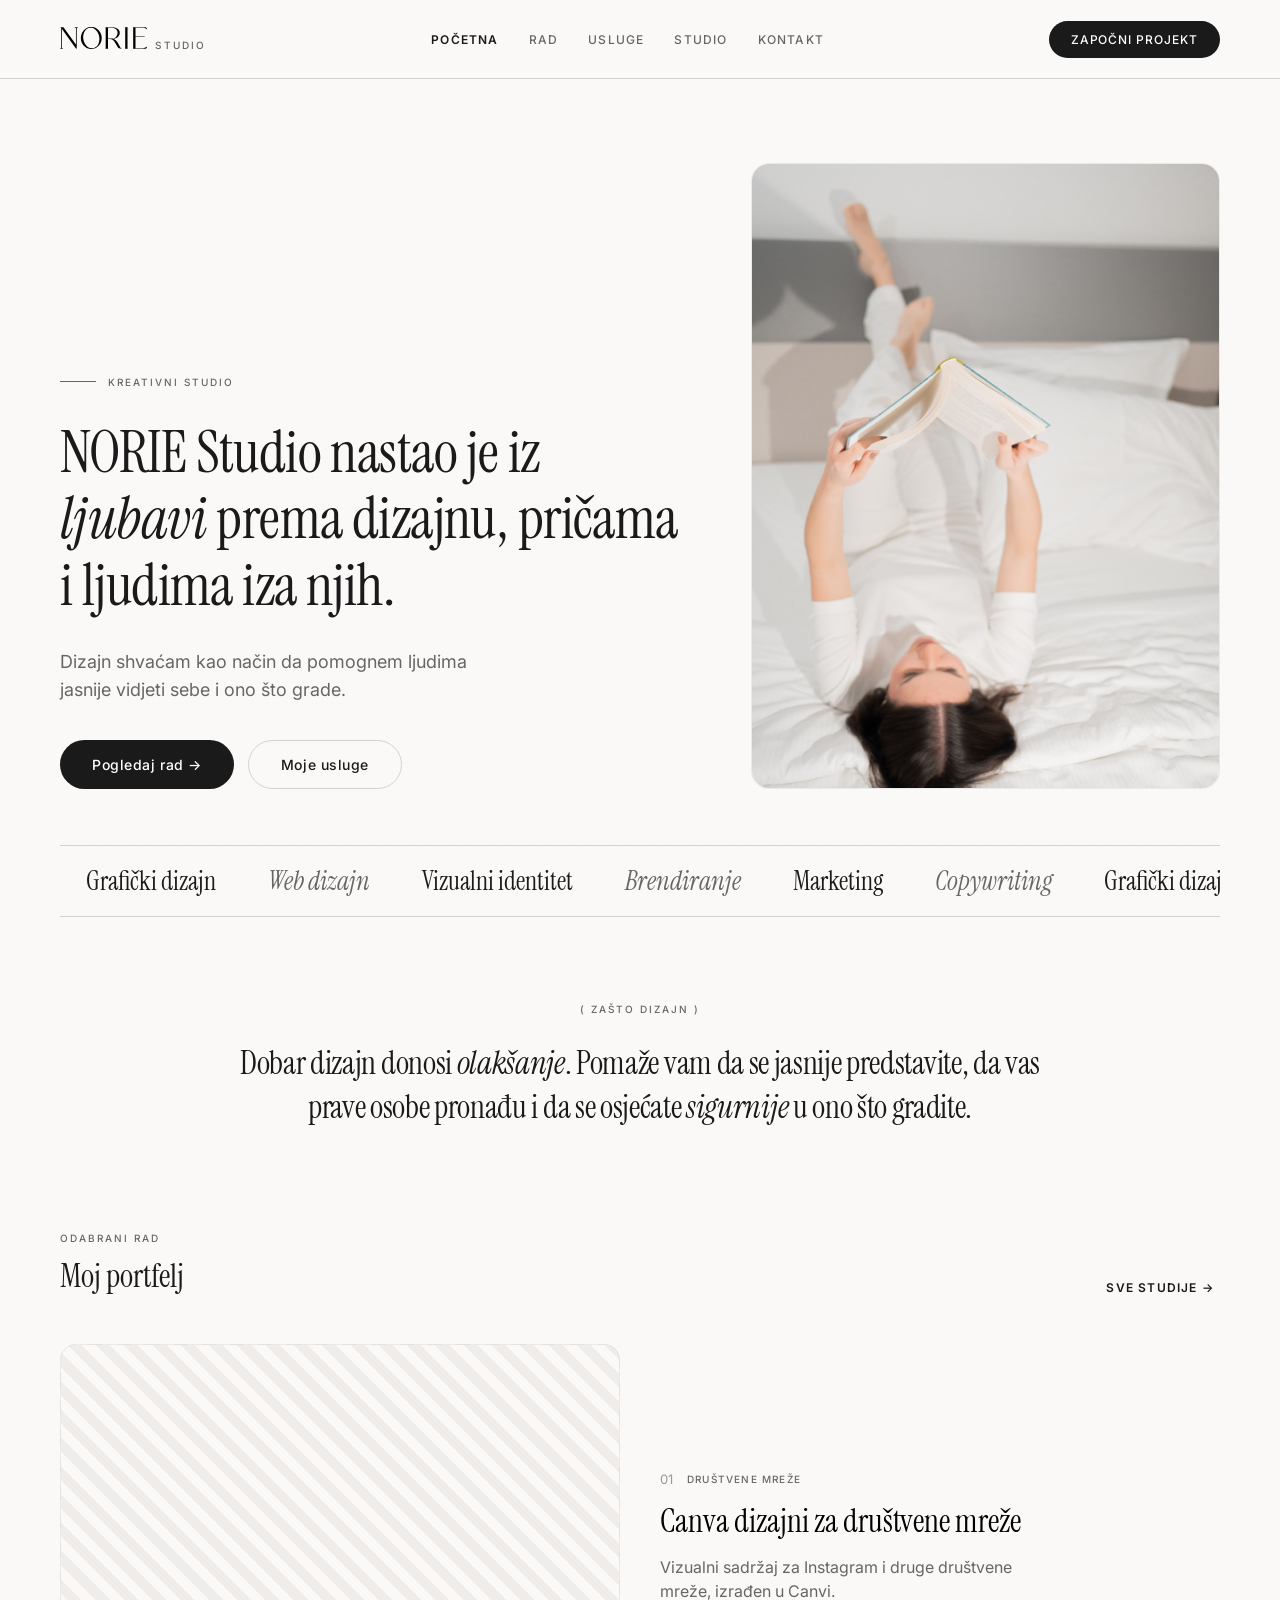
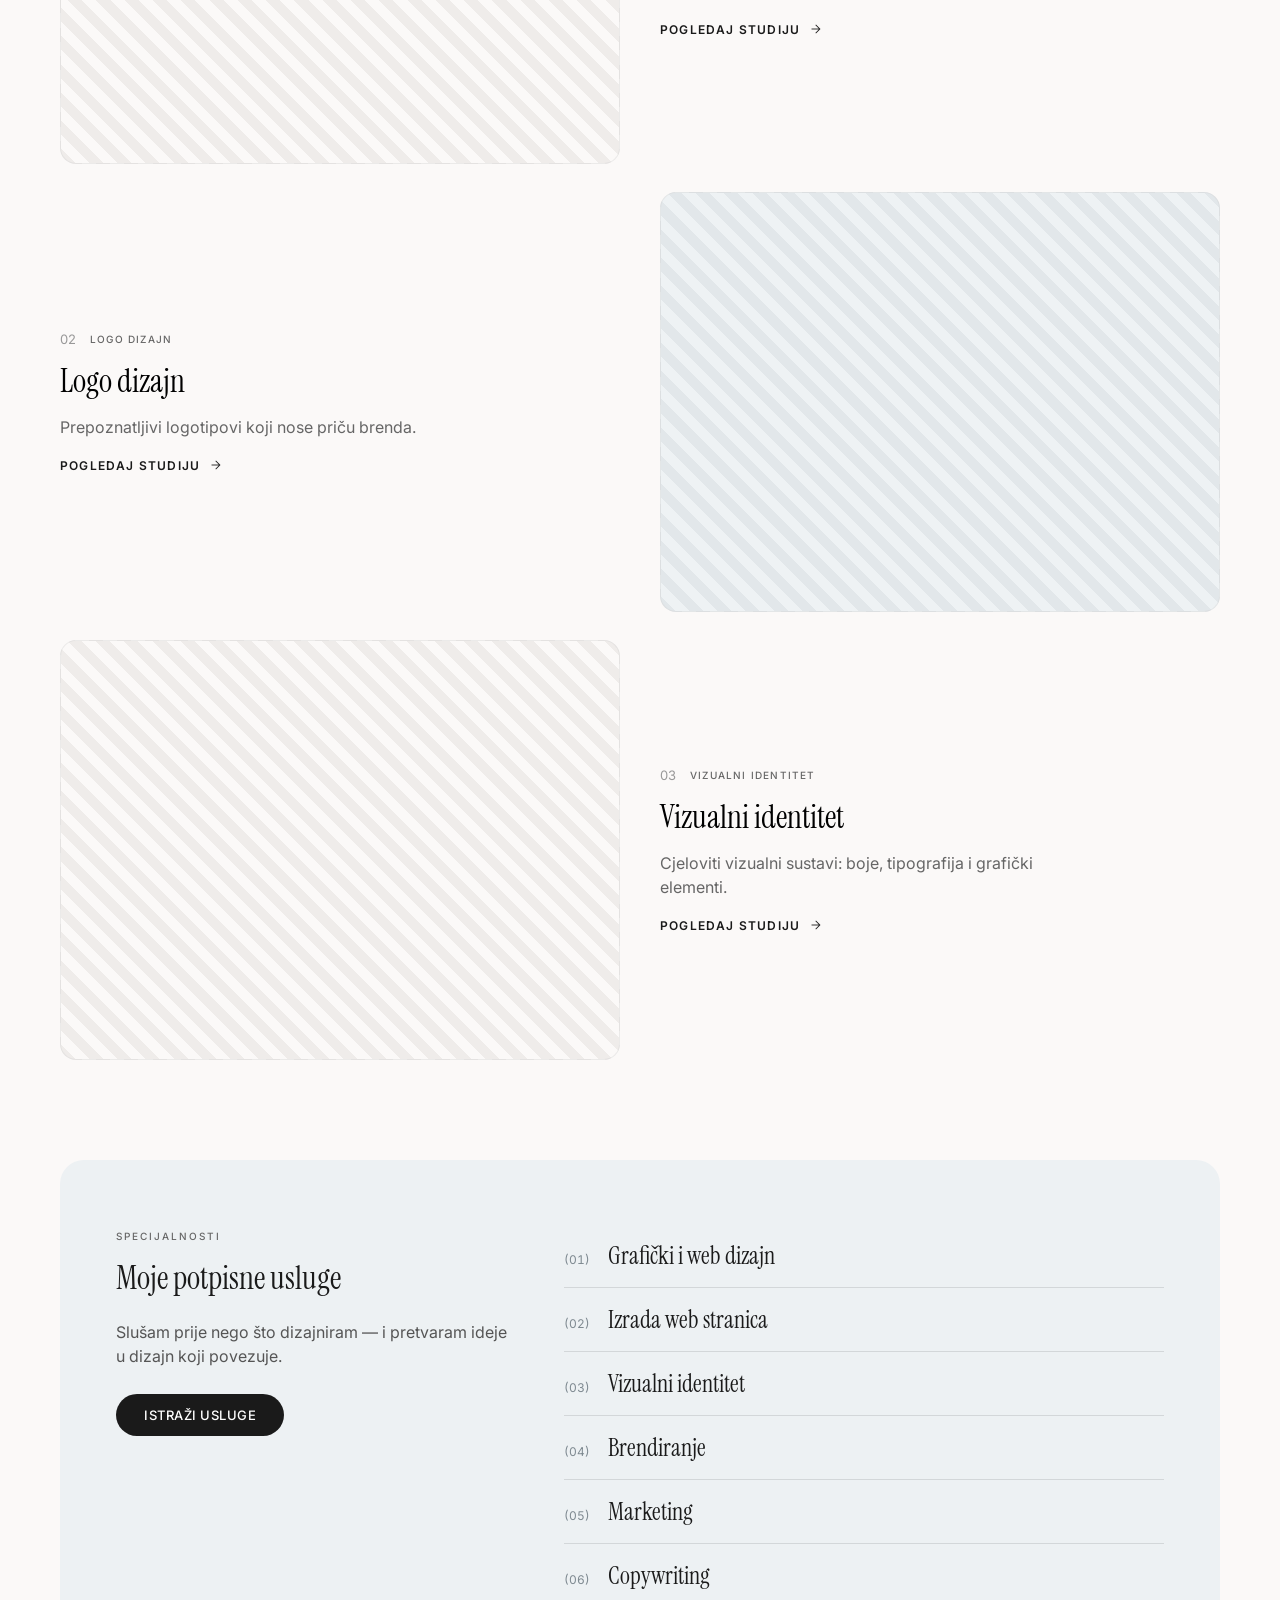
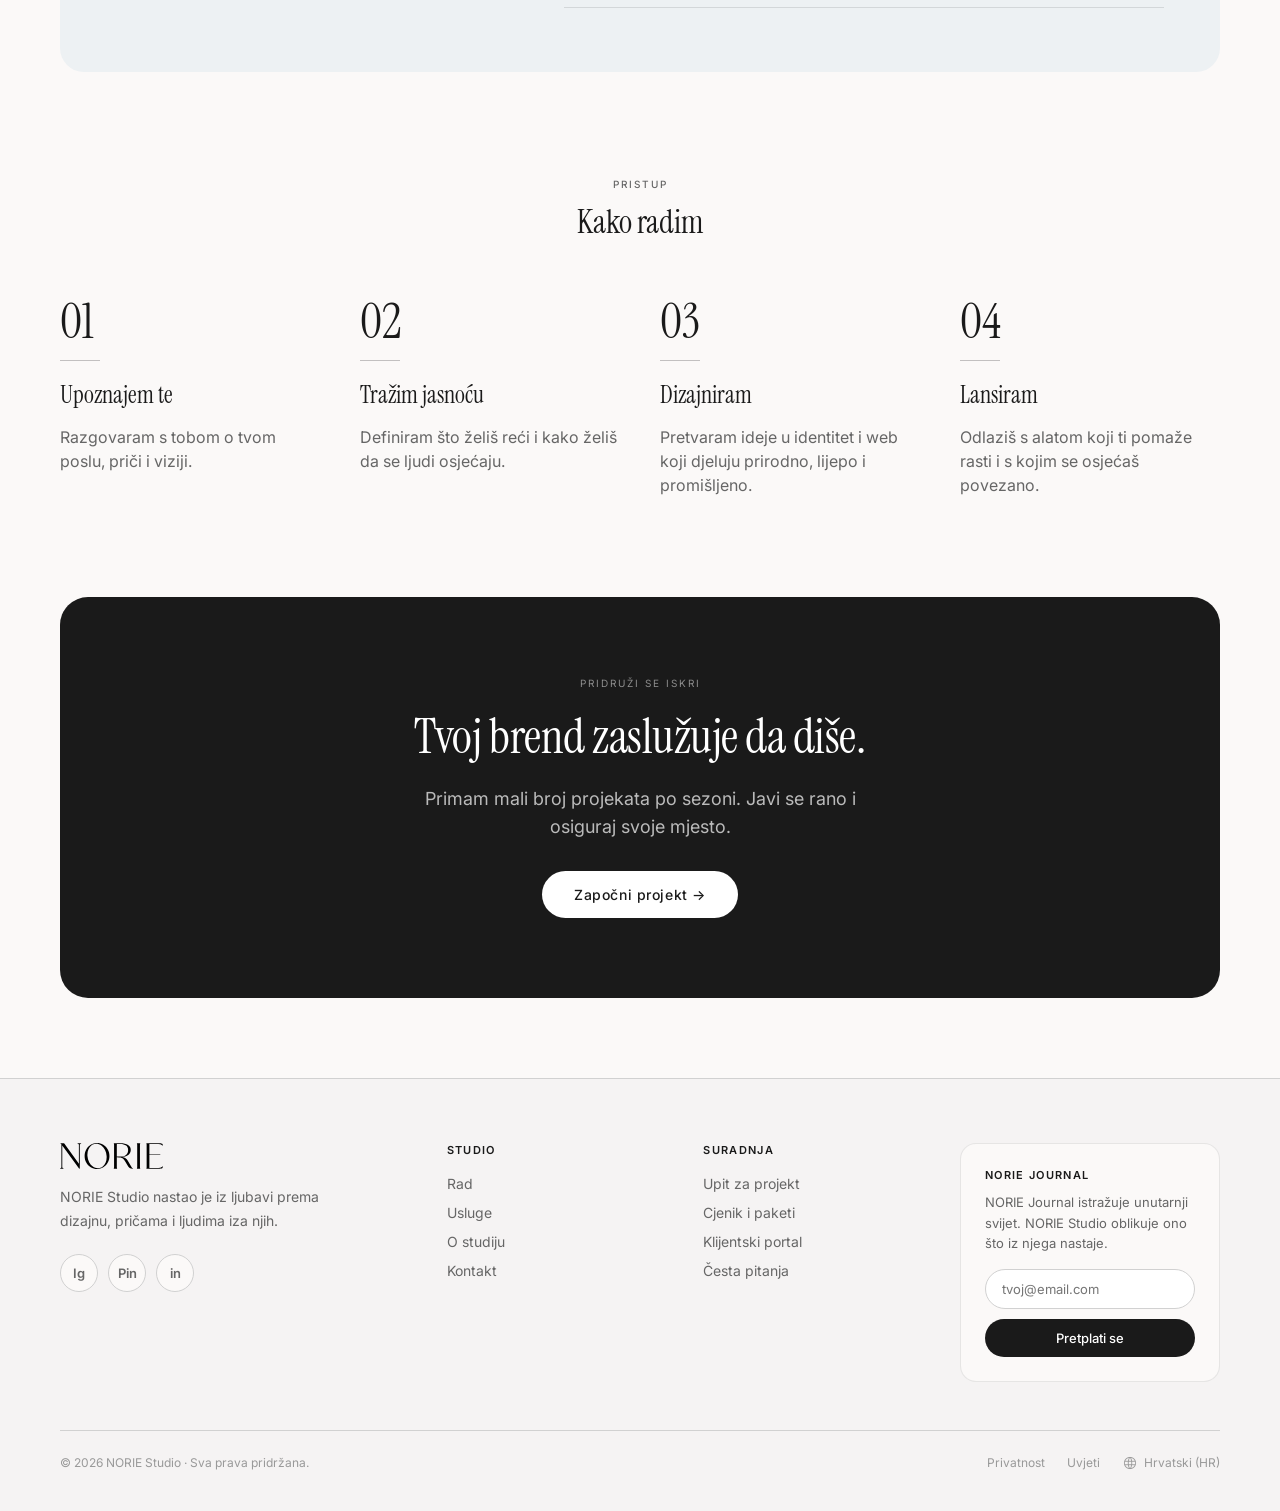
==== index.html @ 86993b4b "Add real brand assets, smooth transitions, and finish first-person voice - Use real NORIE Studio log" ====
<!DOCTYPE html>
<html lang="hr">
<head>
<meta charset="utf-8">
<meta name="viewport" content="width=device-width, initial-scale=1">
<title>NORIE Studio — Dizajn s namjerom</title>
<meta name="description" content="NORIE Studio nastao je iz ljubavi prema dizajnu, pričama i ljudima iza njih.">
<link rel="preconnect" href="https://fonts.googleapis.com">
<link rel="preconnect" href="https://fonts.gstatic.com" crossorigin>
<link href="https://fonts.googleapis.com/css2?family=Instrument+Serif:ital@0;1&family=Inter:wght@400;500;600&display=swap" rel="stylesheet">
<link rel="stylesheet" href="https://fonts.googleapis.com/css2?family=Material+Symbols+Outlined:opsz,wght,FILL,GRAD@20,300,0,0&display=swap">
<link rel="stylesheet" href="css/style.css">
</head>
<body>

<div class="grain"></div>

<div style="position:relative;z-index:10;min-height:100vh;">

<!-- NAV -->
<header class="nav">
  <div class="wrap nav-inner">
    <button class="brand" data-go="home">
      <img src="assets/img/logo.svg" alt="Norie Studio" class="brand-logo">
      <span class="brand-sub">Studio</span>
    </button>
    <nav class="nav-links">
      <button class="nav-link" data-go="home">Početna</button>
      <button class="nav-link" data-go="work">Rad</button>
      <button class="nav-link" data-go="services">Usluge</button>
      <button class="nav-link" data-go="studio">Studio</button>
      <button class="nav-link" data-go="contact">Kontakt</button>
    </nav>
    <button class="btn-cta-nav" data-go="contact">Započni projekt</button>
  </div>
</header>

<main class="wrap">

<!-- ================= HOME ================= -->
<section class="page" id="page-home">

  <div class="hero">
    <div>
      <div class="hero-eyebrow"><span class="line"></span><span class="eyebrow-text">Kreativni studio</span></div>
      <h1>NORIE Studio nastao je iz <span style="font-style:italic;">ljubavi</span> prema dizajnu, pričama i ljudima iza njih.</h1>
      <p>Dizajn shvaćam kao način da pomognem ljudima jasnije vidjeti sebe i ono što grade.</p>
      <div class="hero-actions">
        <button class="btn btn-dark" data-go="work">Pogledaj rad →</button>
        <button class="btn btn-outline" data-go="services">Moje usluge</button>
      </div>
    </div>
    <div class="hero-art">
      <img src="assets/img/hero-photo.jpg" alt="Josipa, osnivačica NORIE Studija" class="hero-art-photo">
    </div>
  </div>

  <div class="marquee-wrap">
    <div class="marquee" id="marquee"></div>
  </div>

  <div class="manifesto reveal">
    <span class="eyebrow-text">( zašto dizajn )</span>
    <p>Dobar dizajn donosi <span style="font-style:italic;">olakšanje</span>. Pomaže vam da se jasnije predstavite, da vas prave osobe pronađu i da se osjećate <span style="font-style:italic;">sigurnije</span> u ono što gradite.</p>
  </div>

  <div class="section-head">
    <div><span class="eyebrow-text">Odabrani rad</span><h2>Moj portfelj</h2></div>
    <button class="link-plain" data-go="work">Sve studije →</button>
  </div>
  <div class="work-list" id="featured-work"></div>

  <div class="services-band reveal">
    <div class="services-band-grid">
      <div>
        <span class="eyebrow-text">Specijalnosti</span>
        <h2>Moje potpisne usluge</h2>
        <p>Slušam prije nego što dizajniram — i pretvaram ideje u dizajn koji povezuje.</p>
        <button class="btn btn-dark" data-go="services" style="padding:13px 28px;font-size:13px;text-transform:uppercase;">Istraži usluge</button>
      </div>
      <div id="home-services-list"></div>
    </div>
  </div>

  <div class="process-section">
    <div class="process-head"><span class="eyebrow-text">Pristup</span><h2>Kako radim</h2></div>
    <div class="process-grid" id="process-grid"></div>
  </div>


</section>

<!-- ================= WORK ================= -->
<section class="page" id="page-work">
  <div class="page-head">
    <span class="eyebrow-text">Portfelj</span>
    <h1>Moj rad</h1>
    <p>Grafički dizajn, web stranice i vizualni identiteti za brendove i ljude koji žele stvoriti nešto iskreno i dugotrajno.</p>
    <div class="filters" id="work-filters"></div>
  </div>
  <div class="work-grid" id="work-grid"></div>
</section>

<!-- ================= SERVICES ================= -->
<section class="page" id="page-services">
  <div class="page-head">
    <span class="eyebrow-text">Usluge</span>
    <h1>Što radim</h1>
    <p>Od prve ideje do gotovog identiteta i web doma — svaki projekt pristupam s pažnjom i jasnom svrhom.</p>
  </div>
  <div class="tiers" id="tiers"></div>
  <div class="all-services">
    <h2>Sve što pokrivam</h2>
    <p>Svaki angažman krojim prema tebi — biraj pojedinačno ili sve zajedno.</p>
    <div class="all-services-grid" id="all-services-grid"></div>
  </div>
  <div class="industries-band reveal">
    <span class="eyebrow-text">Za koga radim</span>
    <p id="industries-text"></p>
  </div>
</section>

<!-- ================= STUDIO ================= -->
<section class="page" id="page-studio">
  <div class="studio-head">
    <span class="eyebrow-text">O meni</span>
    <h1>Dizajn s namjerom, izrađen u tišini.</h1>
  </div>
  <div class="studio-grid reveal">
    <div class="studio-img"><img src="assets/img/studio-portrait.jpg" alt="Josipa, osnivačica NORIE Studija"></div>
    <div class="studio-copy">
      <p>Bavim se dizajnom godinama. Oduvijek sam voljela stvarati — web stranice, vizualne identitete, lijepe i promišljene digitalne prostore.</p>
      <p>Ali život rijetko ide ravnom linijom. Postala sam majka, prošla kroz velike promjene, krenula ispočetka više puta nego što sam mislila da ću morati. Možda upravo zato danas ne gledam na dizajn kao na ukrašavanje — gledam ga kao način da ljudima pomogne da jasnije vide sebe i ono što grade.</p>
      <p>Privlače me ljudi koji stvaraju nešto iskreno. Ljudi koji razmišljaju duboko. Ljudi kojima je stalo. NORIE Studio nastao je upravo za njih — za brendove koji žele više od lijepog izgleda, za ljude koji žele stvoriti nešto što će trajati.</p>
    </div>
  </div>
  <div class="values-section reveal">
    <span class="eyebrow-text">Pristup</span>
    <div class="values-grid" id="values-grid"></div>
  </div>
</section>

<!-- ================= CONTACT ================= -->
<section class="page" id="page-contact">
  <div class="contact-grid reveal">
    <div>
      <span class="eyebrow-text">Kontakt</span>
      <h1>Ispričaj mi<br><span style="font-style:italic;">svoju priču.</span></h1>
      <p>Imaš projekt na umu ili samo ideju koja te svrbi? Javi se — odgovaram polako, ali s punom pažnjom.</p>
      <div class="contact-info">
        <div class="row"><span class="ms" style="font-size:20px;color:#666;">mail</span><span class="txt">studio@norie.studio</span></div>
        <div class="row"><span class="ms" style="font-size:20px;color:#666;">schedule</span><span class="txt">Odgovor unutar 2 radna dana</span></div>
        <div class="row"><span class="ms" style="font-size:20px;color:#666;">place</span><span class="txt">Radim daljinski</span></div>
      </div>
      <div class="social-row">
        <a href="#" class="social-circle">Ig</a>
        <a href="#" class="social-circle">Pin</a>
        <a href="#" class="social-circle">in</a>
      </div>
    </div>
    <form class="contact-form" id="contact-form">
      <div class="form-row2">
        <div class="field"><label>Ime</label><input name="name" placeholder="Tvoje ime" required></div>
        <div class="field"><label>Email</label><input name="email" type="email" placeholder="tvoj@email.com" required></div>
      </div>
      <div class="field"><label>Tip projekta</label><input name="project" placeholder="Vizualni identitet, web…"></div>
      <div class="field"><label>O projektu</label><textarea name="message" placeholder="Ispričaj mi priču svog brenda…"></textarea></div>
      <button type="submit" class="btn btn-dark" style="align-self:flex-start;">Pošalji upit →</button>
      <p class="form-note" id="form-note">Hvala! Javit ću se uskoro.</p>
    </form>
  </div>
</section>

</main>

<!-- ================= CTA ================= -->
<div class="wrap" id="cta-wrap">
  <div class="cta-band reveal">
    <span class="eyebrow">Pridruži se iskri</span>
    <h2>Tvoj brend zaslužuje da diše.</h2>
    <p>Primam mali broj projekata po sezoni. Javi se rano i osiguraj svoje mjesto.</p>
    <button class="btn btn-light" data-go="contact">Započni projekt →</button>
  </div>
</div>

<!-- ================= FOOTER ================= -->
<footer>
  <div class="wrap">
    <div class="footer-grid">
      <div class="footer-col" style="min-width:220px;">
        <div class="footer-brand"><img src="assets/img/logo.svg" alt="Norie Studio" class="footer-logo"></div>
        <p>NORIE Studio nastao je iz ljubavi prema dizajnu, pričama i ljudima iza njih.</p>
        <div class="social-row" style="margin-top:0;">
          <a href="#" class="social-circle" style="width:38px;height:38px;">Ig</a>
          <a href="#" class="social-circle" style="width:38px;height:38px;">Pin</a>
          <a href="#" class="social-circle" style="width:38px;height:38px;">in</a>
        </div>
      </div>
      <div>
        <div class="footer-heading">Studio</div>
        <div class="footer-links">
          <button class="footer-link" data-go="work">Rad</button>
          <button class="footer-link" data-go="services">Usluge</button>
          <button class="footer-link" data-go="studio">O studiju</button>
          <button class="footer-link" data-go="contact">Kontakt</button>
        </div>
      </div>
      <div>
        <div class="footer-heading">Suradnja</div>
        <div class="footer-links">
          <button class="footer-link" data-go="contact">Upit za projekt</button>
          <button class="footer-link" data-go="services">Cjenik i paketi</button>
          <button class="footer-link" data-go="contact">Klijentski portal</button>
          <button class="footer-link" data-go="contact">Česta pitanja</button>
        </div>
      </div>
      <div class="newsletter-box">
        <div class="footer-heading" style="margin-bottom:10px;">NORIE Journal</div>
        <p>NORIE Journal istražuje unutarnji svijet. NORIE Studio oblikuje ono što iz njega nastaje.</p>
        <form class="newsletter-form" id="newsletter-form">
          <input type="email" placeholder="tvoj@email.com" required>
          <button type="submit">Pretplati se</button>
        </form>
      </div>
    </div>
    <div class="footer-bottom">
      <p>© 2026 NORIE Studio · Sva prava pridržana.</p>
      <div class="footer-bottom-links">
        <a href="#">Privatnost</a>
        <a href="#">Uvjeti</a>
        <span class="lang-tag"><span class="ms" style="font-size:16px;">language</span>Hrvatski (HR)</span>
      </div>
    </div>
  </div>
</footer>

</div>

<script src="js/main.js"></script>
</body>
</html>
---- css/style.css ----
*{box-sizing:border-box}
html{scroll-behavior:smooth}
body{margin:0;background:#FBF9F8;color:#1A1A1A;font-family:'Inter',system-ui,sans-serif;-webkit-font-smoothing:antialiased;}
button{font-family:'Inter',system-ui,sans-serif}
input,textarea{font-family:'Inter',system-ui,sans-serif;outline:none}
a{color:inherit}
::selection{background:#EDF1F3}

@keyframes marquee{from{transform:translateX(0)}to{transform:translateX(-50%)}}

.ms{font-family:'Material Symbols Outlined';font-variation-settings:'FILL' 0,'wght' 300;font-feature-settings:'liga';-webkit-font-feature-settings:'liga';-webkit-font-smoothing:antialiased;line-height:1;white-space:nowrap;}
.plc{background-image:repeating-linear-gradient(45deg,#EFECEA,#EFECEA 10px,#FBF9F8 10px,#FBF9F8 20px);}
.plc-b{background-image:repeating-linear-gradient(45deg,#e2e7ea,#e2e7ea 10px,#eef2f4 10px,#eef2f4 20px);}

.serif{font-family:'Instrument Serif',serif;font-weight:400;}

/* ===== smooth motion ===== */
.reveal{opacity:0;transform:translateY(18px);transition:opacity .8s cubic-bezier(.16,1,.3,1),transform .8s cubic-bezier(.16,1,.3,1);}
.reveal.in{opacity:1;transform:translateY(0);}
@media (prefers-reduced-motion:reduce){
  .reveal{opacity:1;transform:none;transition:none;}
}

/* grain overlay */
.grain{position:fixed;inset:0;pointer-events:none;z-index:1;background-image:radial-gradient(#1A1A1A 0.5px,transparent 0.5px);background-size:5px 5px;mix-blend-mode:multiply;opacity:.02;}

.wrap{max-width:1240px;margin:0 auto;padding:0 40px;}

/* ===== nav ===== */
.nav{position:sticky;top:0;z-index:40;backdrop-filter:blur(14px);background:rgba(251,249,248,0.8);border-bottom:0.5px solid #D1D1D1;}
.nav-inner{height:78px;display:flex;align-items:center;justify-content:space-between;gap:24px;}
.brand{background:none;border:none;cursor:pointer;display:flex;align-items:baseline;gap:8px;padding:0;}
.brand-logo{height:22px;width:auto;display:block;}
.brand-sub{font-size:10px;font-weight:500;letter-spacing:.22em;text-transform:uppercase;color:#666;padding-bottom:1px;}
.nav-links{display:flex;align-items:center;gap:30px;flex-wrap:wrap;justify-content:center;}
.nav-link{background:none;border:none;cursor:pointer;font-size:12px;font-weight:500;letter-spacing:.1em;text-transform:uppercase;color:#666;padding:8px 0;transition:color .25s;}
.nav-link.active{color:#1A1A1A;font-weight:600;}

/* ===== buttons ===== */
.btn{border-radius:999px;font-size:14px;font-weight:500;letter-spacing:.04em;cursor:pointer;border:none;padding:15px 32px;transition:opacity .2s,background .2s;display:inline-block;text-decoration:none;}
.btn-dark{background:#1A1A1A;color:#fff;}
.btn-dark:hover{opacity:.88}
.btn-outline{background:transparent;color:#1A1A1A;border:1px solid #D1D1D1;}
.btn-outline:hover{background:#EDF1F3}
.btn-light{background:#fff;color:#1A1A1A;}
.btn-light:hover{opacity:.9}
.btn-pill-sm{border-radius:999px;cursor:pointer;padding:9px 18px;font-size:12px;font-weight:500;letter-spacing:.05em;border:1px solid #D1D1D1;background:transparent;color:#1A1A1A;}
.btn-pill-sm.on{background:#1A1A1A;color:#fff;border-color:#1A1A1A;}
.btn-cta-nav{background:#1A1A1A;color:#fff;border:none;cursor:pointer;border-radius:999px;padding:11px 22px;font-size:12px;font-weight:500;letter-spacing:.08em;text-transform:uppercase;flex:none;transition:opacity .2s;}
.btn-cta-nav:hover{opacity:.88}
.link-plain{background:none;border:none;cursor:pointer;font-size:12px;font-weight:600;letter-spacing:.1em;text-transform:uppercase;color:#1A1A1A;}
.link-plain:hover{opacity:.6}

/* ===== pages ===== */
.page{display:none;opacity:0;transform:translateY(10px);transition:opacity .45s cubic-bezier(.16,1,.3,1),transform .45s cubic-bezier(.16,1,.3,1);}
.page.active{display:block;}
.page.active.show{opacity:1;transform:translateY(0);}
@media (prefers-reduced-motion:reduce){
  .page{transition:none;transform:none;}
}

/* ===== hero ===== */
.hero{padding:84px 0 56px;display:grid;grid-template-columns:1.15fr 0.85fr;gap:56px;align-items:end;}
.hero-eyebrow{display:flex;align-items:center;gap:12px;margin-bottom:30px;}
.hero-eyebrow span.line{width:36px;height:1px;background:#666;display:block;}
.eyebrow-text{font-size:10px;font-weight:500;letter-spacing:.2em;line-height:16px;text-transform:uppercase;color:#666;}
.hero h1{font-family:'Instrument Serif',serif;font-weight:300;font-size:clamp(34px,5.2vw,58px);line-height:1.15;letter-spacing:-.01em;margin:0 0 28px;}
.hero p{font-size:18px;line-height:1.55;color:#666;max-width:440px;margin:0 0 36px;}
.hero-actions{display:flex;gap:14px;flex-wrap:wrap;}
.hero-art{position:relative;aspect-ratio:3/4;border-radius:18px;overflow:hidden;border:1px solid rgba(209,209,209,0.4);}
.hero-art-photo{width:100%;height:100%;object-fit:cover;display:block;}

/* ===== marquee ===== */
.marquee-wrap{border-top:0.5px solid #D1D1D1;border-bottom:0.5px solid #D1D1D1;overflow:hidden;padding:18px 0;margin-bottom:80px;}
.marquee{display:flex;width:max-content;gap:0;animation:marquee 26s linear infinite;}
.marquee span{font-family:'Instrument Serif',serif;font-size:26px;padding:0 26px;white-space:nowrap;}
.marquee span:nth-child(odd){color:#1A1A1A;font-style:normal;}
.marquee span:nth-child(even){color:#666666;font-style:italic;}

/* ===== shared section headers ===== */
.section-label{font-size:10px;font-weight:500;letter-spacing:.2em;text-transform:uppercase;color:#666;}
.section-head{margin-bottom:48px;display:flex;align-items:flex-end;justify-content:space-between;gap:16px;}
.section-head h2{font-family:'Instrument Serif',serif;font-weight:400;font-size:32px;line-height:40px;margin:10px 0 0;}

/* ===== manifesto ===== */
.manifesto{max-width:820px;margin:0 auto 96px;text-align:center;}
.manifesto p{font-family:'Instrument Serif',serif;font-weight:300;font-size:32px;line-height:1.4;margin:24px 0 0;letter-spacing:-.01em;}

/* ===== featured work ===== */
.work-list{display:flex;flex-direction:column;gap:28px;margin-bottom:100px;}
.work-row{text-align:left;background:none;border:none;cursor:pointer;padding:0;display:grid;grid-template-columns:1fr 1fr;gap:40px;align-items:center;width:100%;}
.work-row .thumb{aspect-ratio:4/3;border-radius:16px;overflow:hidden;border:1px solid rgba(209,209,209,0.4);transition:border-color .2s;}
.work-row:hover .thumb{border-color:#1A1A1A;}
.work-row.flip .thumb{order:2;}
.work-row.flip .info{order:1;}
.work-meta{display:flex;align-items:center;gap:14px;margin-bottom:14px;}
.work-meta .num{font-size:13px;color:#999;}
.work-meta .cat{font-size:10px;font-weight:500;letter-spacing:.12em;text-transform:uppercase;color:#666;}
.work-meta .year{font-size:11px;color:#bbb;}
.work-row h3{font-family:'Instrument Serif',serif;font-weight:400;font-size:32px;line-height:40px;margin:0 0 14px;text-align:left;}
.work-row .desc{font-size:16px;line-height:24px;color:#666;margin:0 0 18px;max-width:380px;text-align:left;}
.work-row .cta{font-size:12px;font-weight:600;letter-spacing:.1em;text-transform:uppercase;color:#1A1A1A;display:inline-flex;align-items:center;gap:8px;}

/* ===== services band (home) ===== */
.services-band{background:#EDF1F3;border-radius:24px;padding:64px 56px;margin-bottom:100px;}
.services-band-grid{display:grid;grid-template-columns:0.8fr 1.2fr;gap:48px;align-items:start;}
.services-band h2{font-family:'Instrument Serif',serif;font-weight:400;font-size:32px;line-height:40px;margin:14px 0 22px;}
.services-band p{font-size:16px;line-height:24px;color:#555;margin:0 0 26px;}
.service-row{display:flex;align-items:baseline;gap:18px;padding:16px 0;border-bottom:0.5px solid rgba(26,26,26,0.12);transition:padding-left .2s;}
.service-row:hover{padding-left:8px;}
.service-row .num{font-size:12px;color:#7e8990;font-variant-numeric:tabular-nums;}
.service-row .name{font-family:'Instrument Serif',serif;font-size:24px;color:#1A1A1A;}

/* ===== process ===== */
.process-section{margin-bottom:100px;}
.process-head{text-align:center;margin-bottom:56px;}
.process-head h2{font-family:'Instrument Serif',serif;font-weight:400;font-size:32px;line-height:40px;margin:10px 0 0;}
.process-grid{display:grid;grid-template-columns:repeat(auto-fit,minmax(240px,1fr));gap:40px;}
.process-item{display:flex;flex-direction:column;gap:14px;}
.process-item .pnum{font-family:'Instrument Serif',serif;font-weight:300;font-size:48px;line-height:1;color:#1A1A1A;}
.process-item .pline{height:0.5px;width:40px;background:#1A1A1A;opacity:.25;}
.process-item h3{font-family:'Instrument Serif',serif;font-weight:400;font-size:24px;line-height:32px;margin:4px 0 0;}
.process-item p{font-size:16px;line-height:24px;color:#666;margin:0;}

/* ===== page header (work/services/studio/contact) ===== */
.page-head{padding:72px 0 40px;}
.page-head h1{font-family:'Instrument Serif',serif;font-weight:300;font-size:58px;line-height:1.1;letter-spacing:-.01em;margin:14px 0 22px;}
.page-head p{font-size:18px;line-height:28px;color:#666;max-width:540px;margin:0 0 36px;}

/* ===== work grid + filters ===== */
.filters{display:flex;gap:10px;flex-wrap:wrap;margin-bottom:48px;}
.work-grid{display:grid;grid-template-columns:repeat(auto-fill,minmax(360px,1fr));gap:28px;padding-bottom:96px;}
.work-card{display:flex;flex-direction:column;gap:18px;}
.work-card .thumb{aspect-ratio:4/3;border-radius:16px;overflow:hidden;border:1px solid rgba(209,209,209,0.4);position:relative;transition:border-color .2s;}
.work-card:hover .thumb{border-color:#1A1A1A;}
.work-card .tag{position:absolute;top:14px;left:16px;background:rgba(251,249,248,0.85);backdrop-filter:blur(6px);font-size:10px;font-weight:500;letter-spacing:.1em;text-transform:uppercase;color:#1A1A1A;padding:5px 12px;border-radius:999px;}
.work-card-meta{display:flex;align-items:baseline;justify-content:space-between;gap:12px;}
.work-card-meta h3{font-family:'Instrument Serif',serif;font-weight:400;font-size:24px;line-height:32px;margin:0;}
.work-card-meta .year{font-size:12px;color:#bbb;}
.work-card .desc{font-size:16px;line-height:24px;color:#666;margin:0;}

/* ===== services page ===== */
.tiers{display:grid;grid-template-columns:repeat(auto-fit,minmax(300px,1fr));gap:24px;margin-bottom:80px;}
.tier{border-radius:22px;padding:38px;display:flex;flex-direction:column;gap:18px;min-height:380px;border:1px solid rgba(26,26,26,0.08);}
.tier.light{background:#EDF1F3;}
.tier.dark{background:#1A1A1A;border-color:#1A1A1A;color:#fff;}
.tier .no{font-family:'Instrument Serif',serif;font-size:16px;color:#666;}
.tier.dark .no{color:rgba(255,255,255,0.7);}
.tier h3{font-family:'Instrument Serif',serif;font-weight:400;font-size:32px;line-height:40px;margin:0;}
.tier .desc{font-size:16px;line-height:24px;color:#666;margin:0;flex:1;}
.tier.dark .desc{color:rgba(255,255,255,0.7);}
.tier .from{font-size:13px;letter-spacing:.06em;text-transform:uppercase;color:#666;}
.tier.dark .from{color:rgba(255,255,255,0.7);}
.tier .btn{padding:13px;text-align:center;}
.tier.dark .btn{background:#fff;color:#1A1A1A;}
.tier.light .btn{background:#1A1A1A;color:#fff;}

.all-services{margin-bottom:64px;}
.all-services h2{font-family:'Instrument Serif',serif;font-weight:400;font-size:32px;line-height:40px;margin:0 0 8px;}
.all-services p{font-size:16px;color:#666;margin:0 0 32px;max-width:460px;}
.all-services-grid{display:grid;grid-template-columns:repeat(auto-fill,minmax(260px,1fr));gap:0 40px;border-top:0.5px solid #D1D1D1;}
.service-row-sm{display:flex;align-items:baseline;gap:16px;padding:18px 0;border-bottom:0.5px solid #D1D1D1;}
.service-row-sm .num{font-size:12px;color:#aaa;font-variant-numeric:tabular-nums;}
.service-row-sm .name{font-family:'Instrument Serif',serif;font-size:24px;}

.industries-band{background:#EDF1F3;border-radius:24px;padding:56px;text-align:center;margin-bottom:96px;}
.industries-band p{font-family:'Instrument Serif',serif;font-style:italic;font-size:24px;line-height:1.5;margin:20px auto 0;max-width:760px;color:#1A1A1A;}

/* ===== studio page ===== */
.studio-head{padding:72px 0 56px;}
.studio-head h1{font-family:'Instrument Serif',serif;font-weight:300;font-size:58px;line-height:1.1;letter-spacing:-.01em;margin:14px 0 0;max-width:880px;}
.studio-grid{display:grid;grid-template-columns:1fr 1fr;gap:56px;align-items:start;margin-bottom:96px;}
.studio-img{aspect-ratio:4/5;border-radius:18px;border:1px solid rgba(209,209,209,0.4);overflow:hidden;}
.studio-img img{width:100%;height:100%;object-fit:cover;display:block;}
.studio-copy{font-size:18px;line-height:1.6;color:#444;}
.studio-copy p{margin:0 0 20px;}
.values-section{margin-bottom:96px;}
.values-grid{display:grid;grid-template-columns:repeat(auto-fit,minmax(240px,1fr));gap:28px 36px;margin-top:32px;}
.principle-line{font-family:'Instrument Serif',serif;font-style:italic;font-weight:400;font-size:24px;line-height:1.4;margin:0;color:#1A1A1A;}

/* ===== contact page ===== */
.contact-grid{padding:72px 0 96px;display:grid;grid-template-columns:1fr 1fr;gap:64px;align-items:start;}
.contact-grid h1{font-family:'Instrument Serif',serif;font-weight:300;font-size:58px;line-height:1.1;letter-spacing:-.01em;margin:14px 0 24px;}
.contact-grid > div:first-child p{font-size:18px;line-height:28px;color:#666;margin:0 0 40px;max-width:400px;}
.contact-info{display:flex;flex-direction:column;gap:18px;}
.contact-info .row{display:flex;align-items:center;gap:12px;}
.contact-info .row span.txt{font-size:15px;}
.social-row{display:flex;gap:10px;margin-top:36px;}
.social-circle{width:40px;height:40px;border-radius:50%;border:1px solid #D1D1D1;background:#FBF9F8;display:flex;align-items:center;justify-content:center;color:#666;text-decoration:none;font-size:13px;font-weight:600;transition:color .2s,border-color .2s;}
.social-circle:hover{color:#1A1A1A;border-color:#1A1A1A;}
.contact-form{background:#F5F3F3;border:1px solid rgba(209,209,209,0.4);border-radius:22px;padding:36px;display:flex;flex-direction:column;gap:22px;}
.form-row2{display:grid;grid-template-columns:1fr 1fr;gap:18px;}
.field label{font-size:11px;font-weight:500;letter-spacing:.1em;text-transform:uppercase;color:#666;display:block;margin-bottom:8px;}
.field input,.field textarea{width:100%;background:transparent;border:none;border-bottom:1px solid #D1D1D1;padding:8px 2px;font-size:16px;transition:border-color .2s;}
.field input:focus,.field textarea:focus{border-bottom-color:#1A1A1A;}
.field textarea{min-height:120px;resize:vertical;line-height:1.6;}
.form-note{font-size:13px;color:#1A1A1A;display:none;}
.form-note.show{display:block;}

/* ===== CTA band ===== */
.cta-band{background:#1A1A1A;border-radius:28px;padding:80px 48px;text-align:center;color:#fff;display:flex;flex-direction:column;align-items:center;gap:22px;margin-bottom:8px;}
.cta-band .eyebrow{font-size:10px;letter-spacing:.2em;text-transform:uppercase;color:rgba(255,255,255,0.5);}
.cta-band h2{font-family:'Instrument Serif',serif;font-weight:300;font-size:48px;line-height:1.1;letter-spacing:-.01em;margin:0;color:#fff;max-width:620px;}
.cta-band p{font-size:18px;line-height:28px;color:rgba(255,255,255,0.7);margin:0;max-width:440px;}
.cta-band .btn{margin-top:8px;}

/* ===== footer ===== */
footer{border-top:0.5px solid #D1D1D1;margin-top:80px;background:#F5F3F3;}
.footer-grid{display:grid;grid-template-columns:1.6fr 1fr 1fr 1.2fr;gap:40px;padding:64px 0 48px;align-items:start;}
.footer-brand{display:flex;align-items:baseline;gap:8px;margin-bottom:16px;}
.footer-logo{height:26px;width:auto;display:block;}
.footer-col p{font-size:14px;line-height:1.65;color:#666;margin:0 0 22px;max-width:300px;}
.footer-heading{font-size:11px;font-weight:600;letter-spacing:.12em;text-transform:uppercase;color:#1A1A1A;margin-bottom:18px;}
.footer-links{display:flex;flex-direction:column;gap:12px;align-items:flex-start;}
.footer-link{background:none;border:none;cursor:pointer;font-size:14px;color:#666;padding:0;text-decoration:none;transition:color .2s;}
.footer-link:hover{color:#1A1A1A;}
.newsletter-box{background:#FBF9F8;border:1px solid rgba(209,209,209,0.5);border-radius:16px;padding:24px;min-width:220px;}
.newsletter-box p{font-size:13px;line-height:1.55;color:#666;margin:0 0 16px;}
.newsletter-form{display:flex;flex-direction:column;gap:10px;}
.newsletter-form input{background:#fff;border:1px solid #D1D1D1;border-radius:999px;padding:11px 16px;font-size:13px;transition:border-color .2s;}
.newsletter-form input:focus{border-color:#1A1A1A;}
.newsletter-form button{background:#1A1A1A;color:#fff;border:none;cursor:pointer;border-radius:999px;padding:11px;font-size:13px;font-weight:500;transition:opacity .2s;}
.newsletter-form button:hover{opacity:.88}
.footer-bottom{border-top:0.5px solid #D1D1D1;padding:24px 0 40px;display:flex;align-items:center;justify-content:space-between;gap:18px;flex-wrap:wrap;}
.footer-bottom p{font-size:12px;color:#999;margin:0;}
.footer-bottom-links{display:flex;gap:22px;flex-wrap:wrap;align-items:center;}
.footer-bottom-links a{font-size:12px;color:#999;text-decoration:none;transition:color .2s;}
.footer-bottom-links a:hover{color:#1A1A1A;}
.lang-tag{display:flex;align-items:center;gap:6px;font-size:12px;color:#999;}

/* ===== responsive ===== */
@media (max-width:860px){
  .wrap{padding:0 20px;}
  .hero{grid-template-columns:1fr;gap:36px;}
  .hero-art{aspect-ratio:4/3;}
  .manifesto p{font-size:26px;}
  .work-row{grid-template-columns:1fr;}
  .work-row.flip .thumb,.work-row.flip .info{order:initial;}
  .work-row h3,.work-row .desc{text-align:left;}
  .services-band{padding:36px 24px;}
  .services-band-grid{grid-template-columns:1fr;}
  .studio-grid{grid-template-columns:1fr;}
  .contact-grid{grid-template-columns:1fr;padding:48px 0;}
  .footer-grid{grid-template-columns:1fr 1fr;}
  .page-head h1{font-size:42px;}
  .studio-head h1{font-size:42px;}
  .contact-grid h1{font-size:42px;}
  .cta-band h2{font-size:36px;}
  .nav-links{display:none;}
}
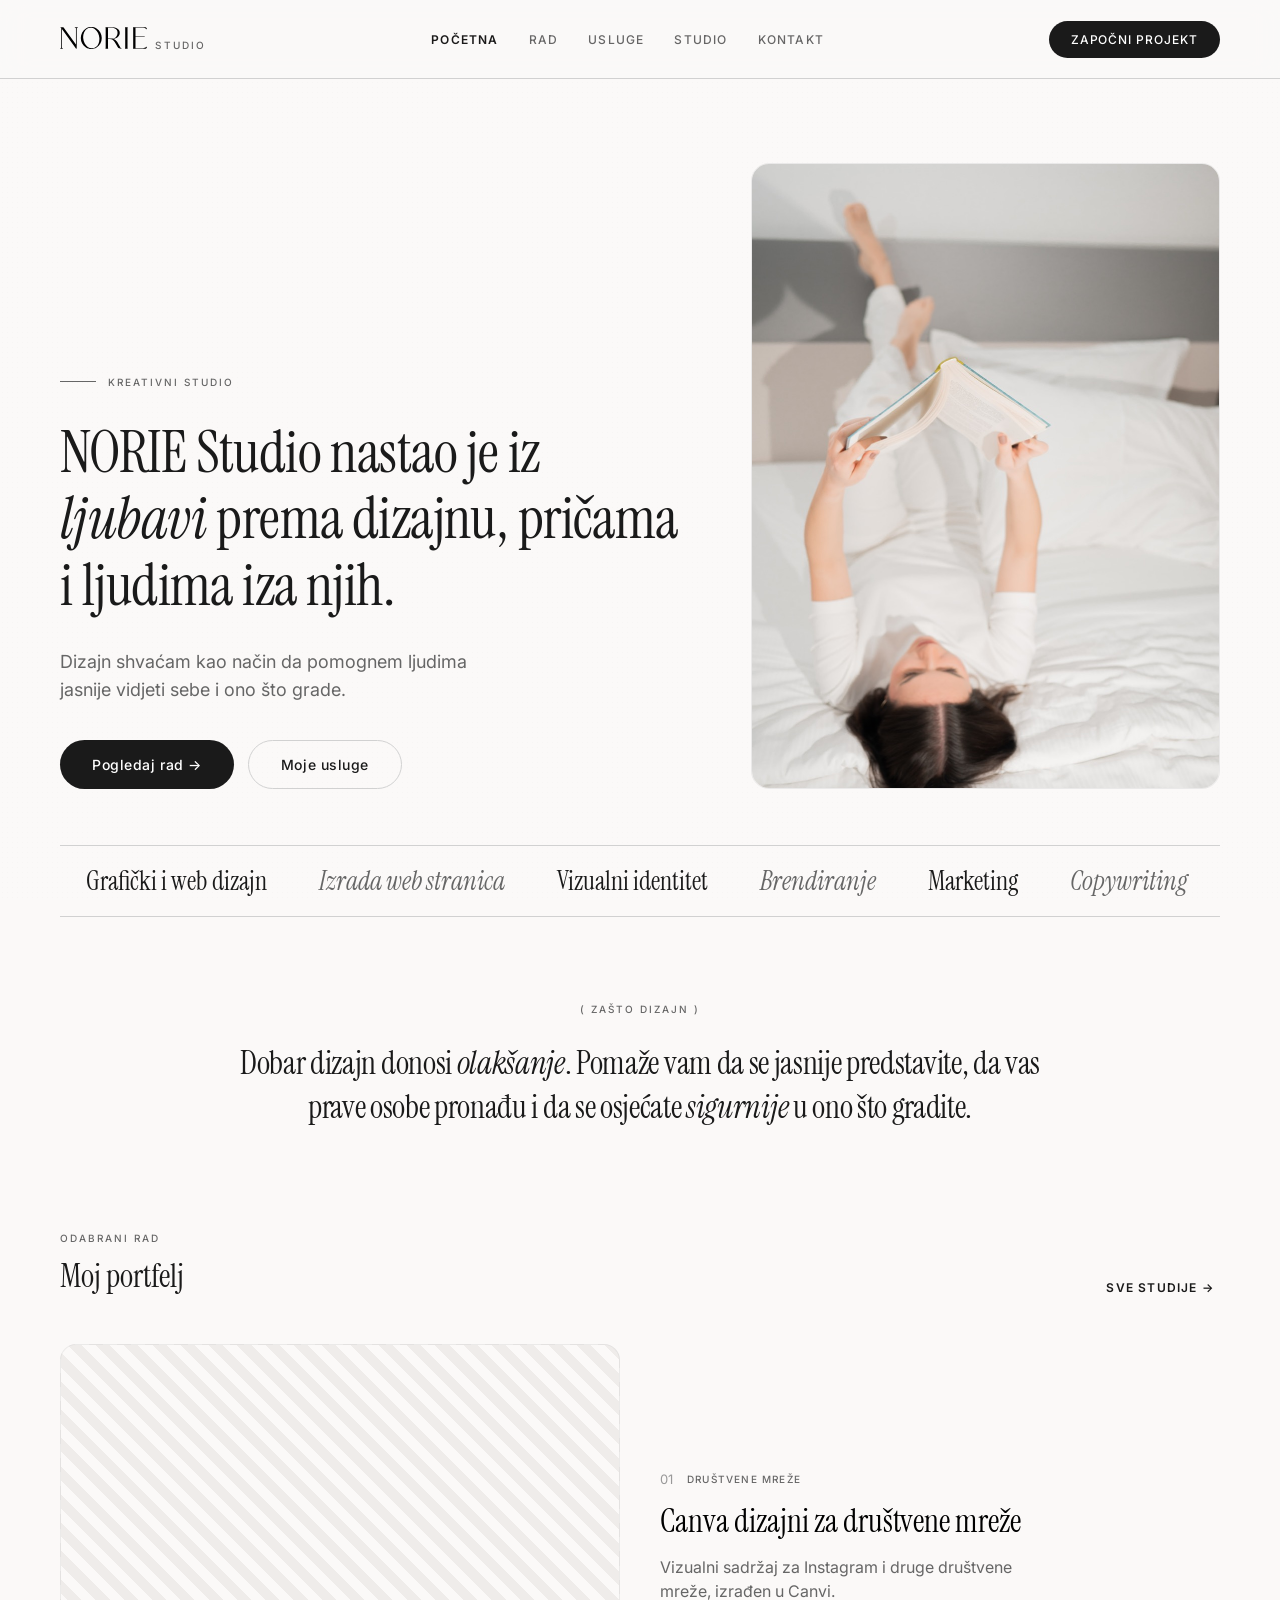
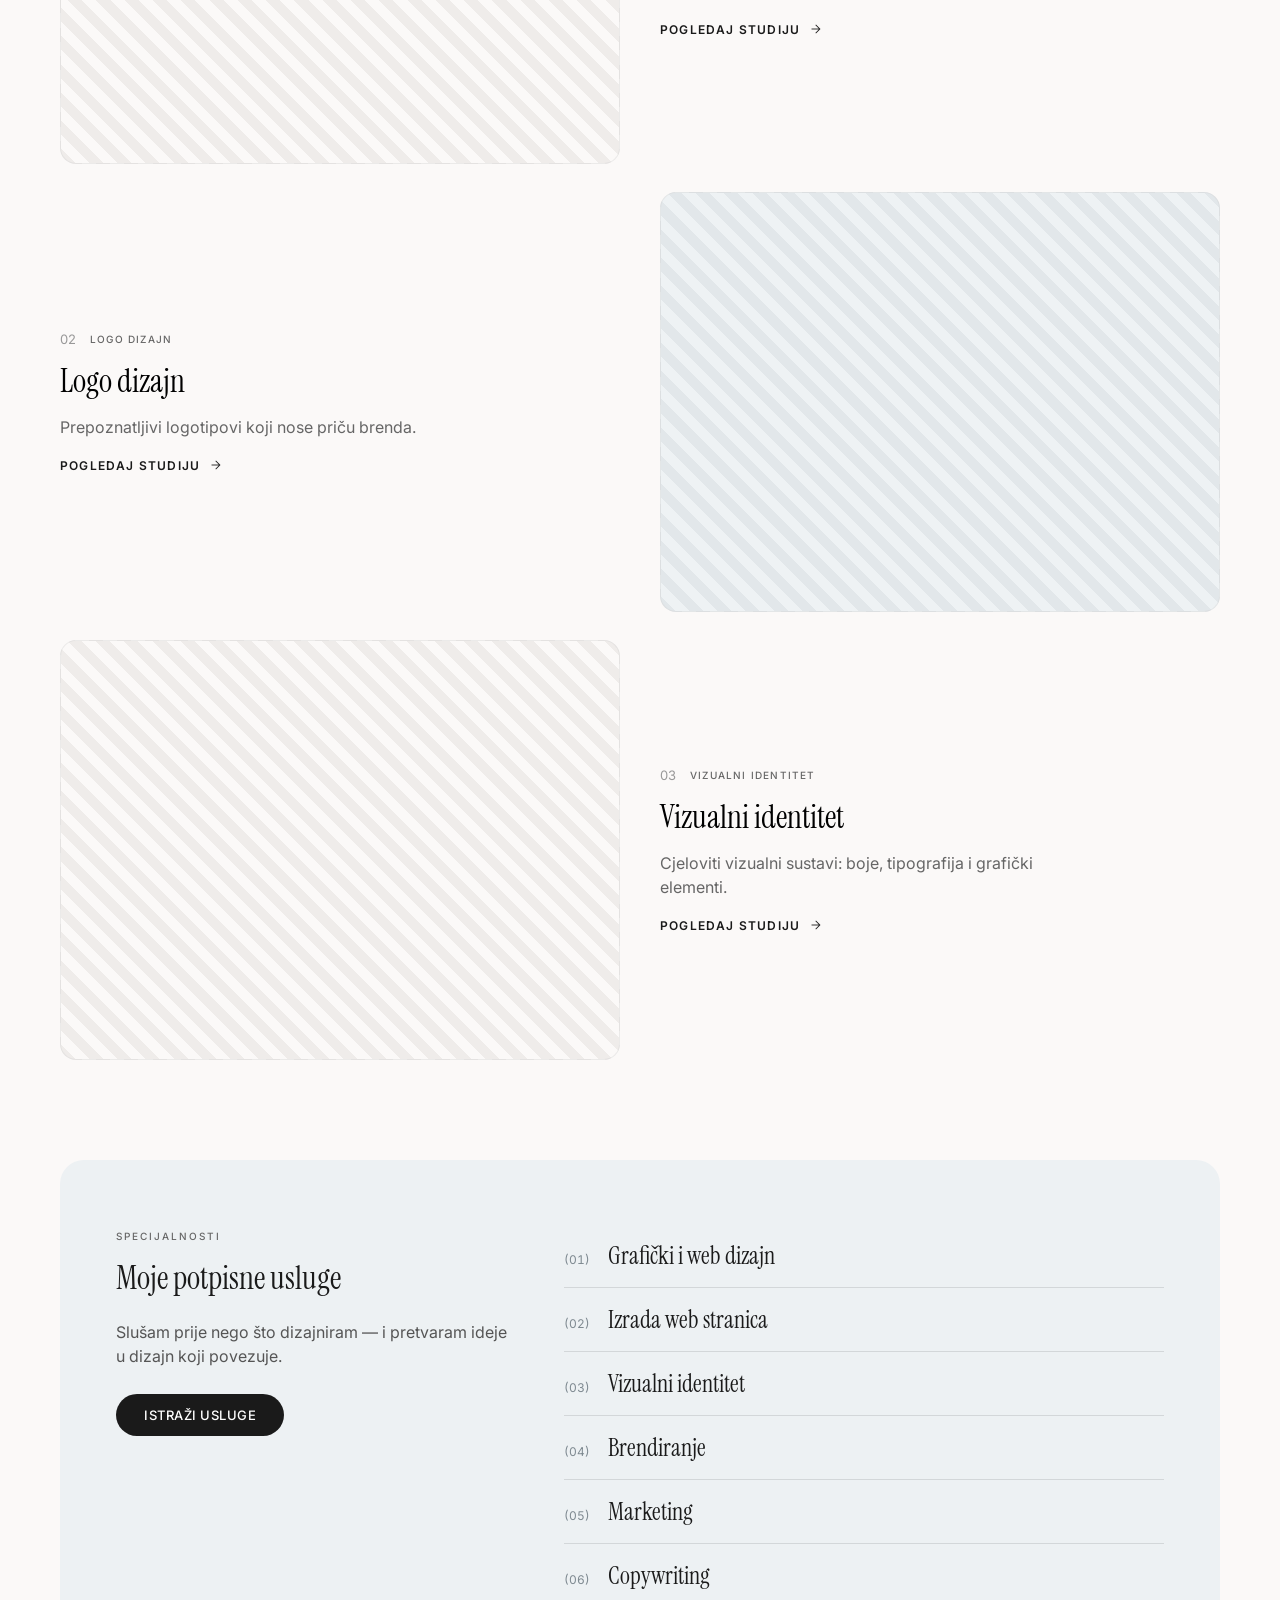
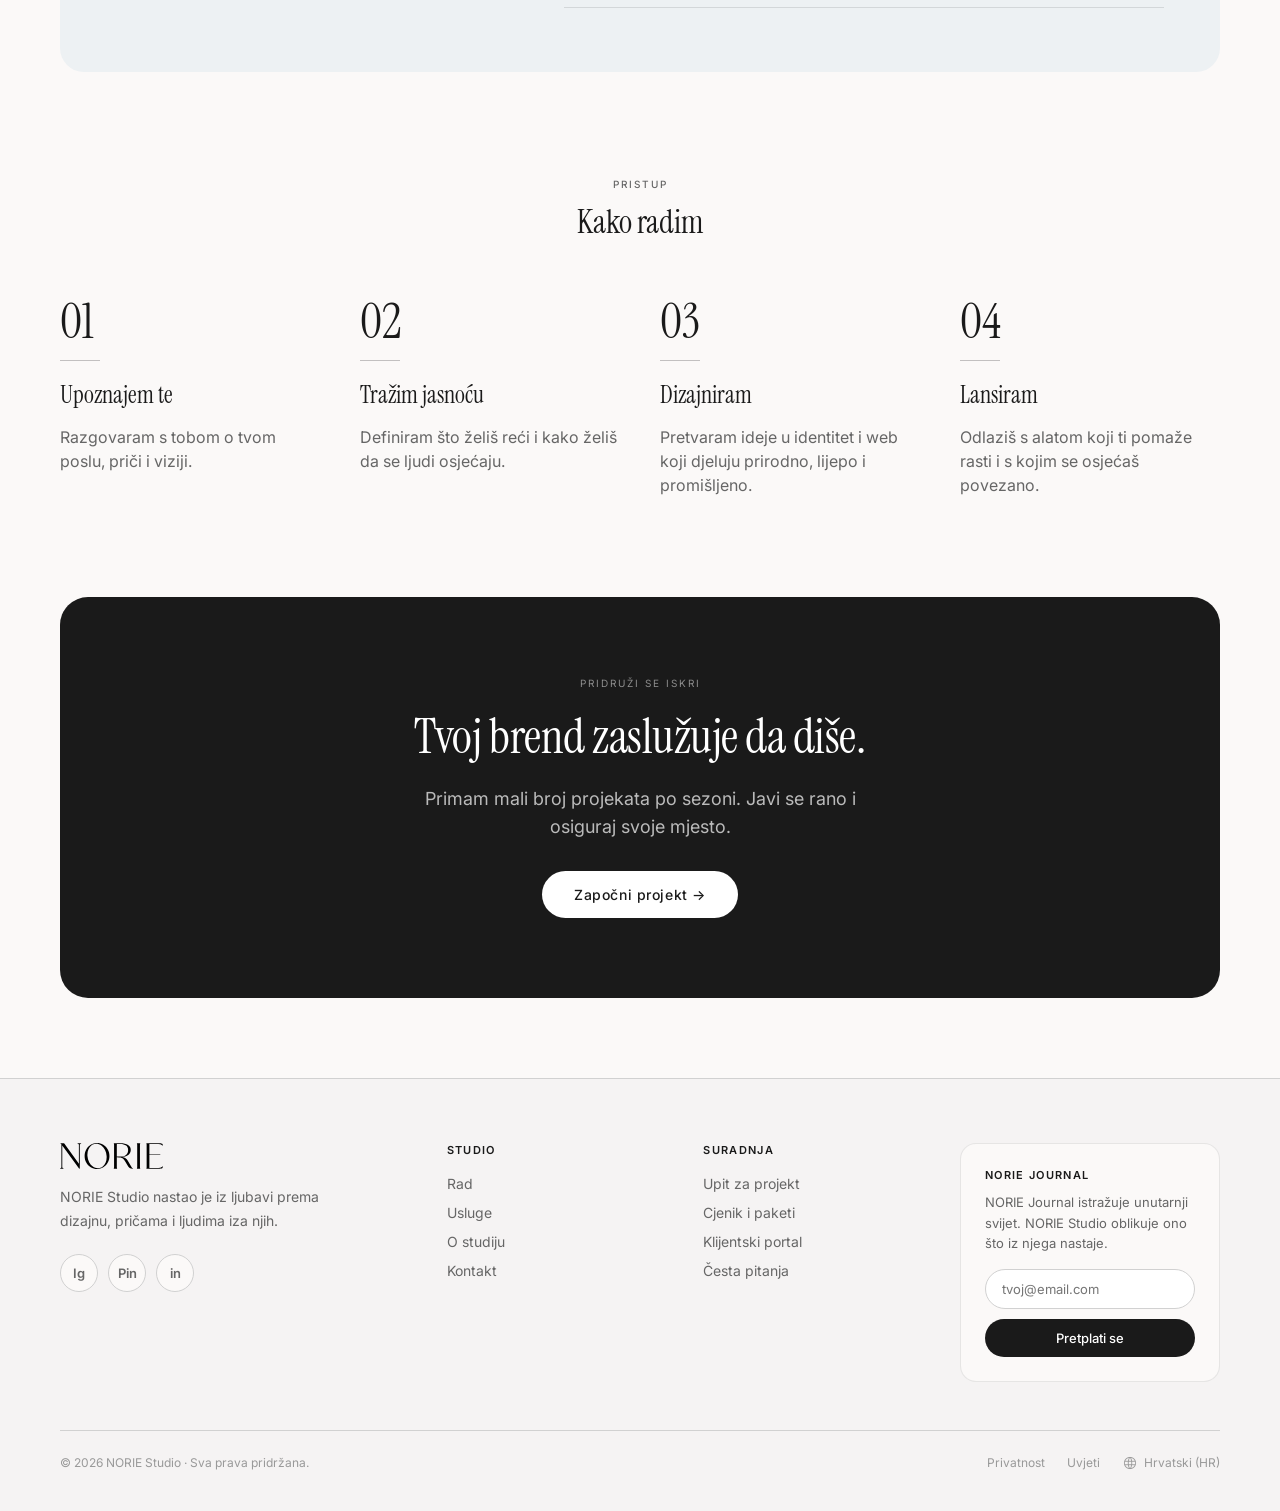
==== commit 6618b3a0: "Move content to content/site.json and add Decap CMS admin panel - All page text/data now lives in co" ====
--- a/index.html
+++ b/index.html
@@ -5,6 +5,7 @@
 <meta name="viewport" content="width=device-width, initial-scale=1">
 <title>NORIE Studio — Dizajn s namjerom</title>
 <meta name="description" content="NORIE Studio nastao je iz ljubavi prema dizajnu, pričama i ljudima iza njih.">
+<link rel="icon" type="image/svg+xml" href="assets/img/logo.svg">
 <link rel="preconnect" href="https://fonts.googleapis.com">
 <link rel="preconnect" href="https://fonts.gstatic.com" crossorigin>
 <link href="https://fonts.googleapis.com/css2?family=Instrument+Serif:ital@0;1&family=Inter:wght@400;500;600&display=swap" rel="stylesheet">
@@ -42,12 +43,12 @@
 
   <div class="hero">
     <div>
-      <div class="hero-eyebrow"><span class="line"></span><span class="eyebrow-text">Kreativni studio</span></div>
-      <h1>NORIE Studio nastao je iz <span style="font-style:italic;">ljubavi</span> prema dizajnu, pričama i ljudima iza njih.</h1>
-      <p>Dizajn shvaćam kao način da pomognem ljudima jasnije vidjeti sebe i ono što grade.</p>
+      <div class="hero-eyebrow"><span class="line"></span><span class="eyebrow-text" id="hero-eyebrow">Kreativni studio</span></div>
+      <h1 id="hero-headline">NORIE Studio nastao je iz <span style="font-style:italic;">ljubavi</span> prema dizajnu, pričama i ljudima iza njih.</h1>
+      <p id="hero-subtitle">Dizajn shvaćam kao način da pomognem ljudima jasnije vidjeti sebe i ono što grade.</p>
       <div class="hero-actions">
-        <button class="btn btn-dark" data-go="work">Pogledaj rad →</button>
-        <button class="btn btn-outline" data-go="services">Moje usluge</button>
+        <button class="btn btn-dark" data-go="work"><span id="hero-cta-primary">Pogledaj rad</span> →</button>
+        <button class="btn btn-outline" data-go="services" id="hero-cta-secondary">Moje usluge</button>
       </div>
     </div>
     <div class="hero-art">
@@ -60,8 +61,8 @@
   </div>
 
   <div class="manifesto reveal">
-    <span class="eyebrow-text">( zašto dizajn )</span>
-    <p>Dobar dizajn donosi <span style="font-style:italic;">olakšanje</span>. Pomaže vam da se jasnije predstavite, da vas prave osobe pronađu i da se osjećate <span style="font-style:italic;">sigurnije</span> u ono što gradite.</p>
+    <span class="eyebrow-text" id="manifesto-eyebrow">( zašto dizajn )</span>
+    <p id="manifesto-text">Dobar dizajn donosi <span style="font-style:italic;">olakšanje</span>. Pomaže vam da se jasnije predstavite, da vas prave osobe pronađu i da se osjećate <span style="font-style:italic;">sigurnije</span> u ono što gradite.</p>
   </div>
 
   <div class="section-head">
@@ -73,17 +74,17 @@
   <div class="services-band reveal">
     <div class="services-band-grid">
       <div>
-        <span class="eyebrow-text">Specijalnosti</span>
-        <h2>Moje potpisne usluge</h2>
-        <p>Slušam prije nego što dizajniram — i pretvaram ideje u dizajn koji povezuje.</p>
-        <button class="btn btn-dark" data-go="services" style="padding:13px 28px;font-size:13px;text-transform:uppercase;">Istraži usluge</button>
+        <span class="eyebrow-text" id="services-band-eyebrow">Specijalnosti</span>
+        <h2 id="services-band-heading">Moje potpisne usluge</h2>
+        <p id="services-band-intro">Slušam prije nego što dizajniram — i pretvaram ideje u dizajn koji povezuje.</p>
+        <button class="btn btn-dark" data-go="services" id="services-band-btn" style="padding:13px 28px;font-size:13px;text-transform:uppercase;">Istraži usluge</button>
       </div>
       <div id="home-services-list"></div>
     </div>
   </div>
 
   <div class="process-section">
-    <div class="process-head"><span class="eyebrow-text">Pristup</span><h2>Kako radim</h2></div>
+    <div class="process-head"><span class="eyebrow-text">Pristup</span><h2 id="process-heading">Kako radim</h2></div>
     <div class="process-grid" id="process-grid"></div>
   </div>
 
@@ -95,7 +96,7 @@
   <div class="page-head">
     <span class="eyebrow-text">Portfelj</span>
     <h1>Moj rad</h1>
-    <p>Grafički dizajn, web stranice i vizualni identiteti za brendove i ljude koji žele stvoriti nešto iskreno i dugotrajno.</p>
+    <p id="work-intro">Grafički dizajn, web stranice i vizualni identiteti za brendove i ljude koji žele stvoriti nešto iskreno i dugotrajno.</p>
     <div class="filters" id="work-filters"></div>
   </div>
   <div class="work-grid" id="work-grid"></div>
@@ -106,12 +107,12 @@
   <div class="page-head">
     <span class="eyebrow-text">Usluge</span>
     <h1>Što radim</h1>
-    <p>Od prve ideje do gotovog identiteta i web doma — svaki projekt pristupam s pažnjom i jasnom svrhom.</p>
+    <p id="services-page-intro">Od prve ideje do gotovog identiteta i web doma — svaki projekt pristupam s pažnjom i jasnom svrhom.</p>
   </div>
   <div class="tiers" id="tiers"></div>
   <div class="all-services">
-    <h2>Sve što pokrivam</h2>
-    <p>Svaki angažman krojim prema tebi — biraj pojedinačno ili sve zajedno.</p>
+    <h2 id="all-services-heading">Sve što pokrivam</h2>
+    <p id="all-services-intro">Svaki angažman krojim prema tebi — biraj pojedinačno ili sve zajedno.</p>
     <div class="all-services-grid" id="all-services-grid"></div>
   </div>
   <div class="industries-band reveal">
@@ -128,7 +129,7 @@
   </div>
   <div class="studio-grid reveal">
     <div class="studio-img"><img src="assets/img/studio-portrait.jpg" alt="Josipa, osnivačica NORIE Studija"></div>
-    <div class="studio-copy">
+    <div class="studio-copy" id="studio-bio">
       <p>Bavim se dizajnom godinama. Oduvijek sam voljela stvarati — web stranice, vizualne identitete, lijepe i promišljene digitalne prostore.</p>
       <p>Ali život rijetko ide ravnom linijom. Postala sam majka, prošla kroz velike promjene, krenula ispočetka više puta nego što sam mislila da ću morati. Možda upravo zato danas ne gledam na dizajn kao na ukrašavanje — gledam ga kao način da ljudima pomogne da jasnije vide sebe i ono što grade.</p>
       <p>Privlače me ljudi koji stvaraju nešto iskreno. Ljudi koji razmišljaju duboko. Ljudi kojima je stalo. NORIE Studio nastao je upravo za njih — za brendove koji žele više od lijepog izgleda, za ljude koji žele stvoriti nešto što će trajati.</p>
@@ -145,14 +146,14 @@
   <div class="contact-grid reveal">
     <div>
       <span class="eyebrow-text">Kontakt</span>
-      <h1>Ispričaj mi<br><span style="font-style:italic;">svoju priču.</span></h1>
-      <p>Imaš projekt na umu ili samo ideju koja te svrbi? Javi se — odgovaram polako, ali s punom pažnjom.</p>
+      <h1 id="contact-headline">Ispričaj mi<br><span style="font-style:italic;">svoju priču.</span></h1>
+      <p id="contact-intro">Imaš projekt na umu ili samo ideju koja te svrbi? Javi se — odgovaram polako, ali s punom pažnjom.</p>
       <div class="contact-info">
-        <div class="row"><span class="ms" style="font-size:20px;color:#666;">mail</span><span class="txt">studio@norie.studio</span></div>
-        <div class="row"><span class="ms" style="font-size:20px;color:#666;">schedule</span><span class="txt">Odgovor unutar 2 radna dana</span></div>
-        <div class="row"><span class="ms" style="font-size:20px;color:#666;">place</span><span class="txt">Radim daljinski</span></div>
-      </div>
-      <div class="social-row">
+        <div class="row"><span class="ms" style="font-size:20px;color:#666;">mail</span><span class="txt" id="contact-email">studio@norie.studio</span></div>
+        <div class="row"><span class="ms" style="font-size:20px;color:#666;">schedule</span><span class="txt" id="contact-response">Odgovor unutar 2 radna dana</span></div>
+        <div class="row"><span class="ms" style="font-size:20px;color:#666;">place</span><span class="txt" id="contact-location">Radim daljinski</span></div>
+      </div>
+      <div class="social-row" id="contact-socials">
         <a href="#" class="social-circle">Ig</a>
         <a href="#" class="social-circle">Pin</a>
         <a href="#" class="social-circle">in</a>
@@ -176,9 +177,9 @@
 <!-- ================= CTA ================= -->
 <div class="wrap" id="cta-wrap">
   <div class="cta-band reveal">
-    <span class="eyebrow">Pridruži se iskri</span>
-    <h2>Tvoj brend zaslužuje da diše.</h2>
-    <p>Primam mali broj projekata po sezoni. Javi se rano i osiguraj svoje mjesto.</p>
+    <span class="eyebrow" id="cta-eyebrow">Pridruži se iskri</span>
+    <h2 id="cta-heading">Tvoj brend zaslužuje da diše.</h2>
+    <p id="cta-text">Primam mali broj projekata po sezoni. Javi se rano i osiguraj svoje mjesto.</p>
     <button class="btn btn-light" data-go="contact">Započni projekt →</button>
   </div>
 </div>
@@ -189,8 +190,8 @@
     <div class="footer-grid">
       <div class="footer-col" style="min-width:220px;">
         <div class="footer-brand"><img src="assets/img/logo.svg" alt="Norie Studio" class="footer-logo"></div>
-        <p>NORIE Studio nastao je iz ljubavi prema dizajnu, pričama i ljudima iza njih.</p>
-        <div class="social-row" style="margin-top:0;">
+        <p id="footer-tagline">NORIE Studio nastao je iz ljubavi prema dizajnu, pričama i ljudima iza njih.</p>
+        <div class="social-row" style="margin-top:0;" id="footer-socials">
           <a href="#" class="social-circle" style="width:38px;height:38px;">Ig</a>
           <a href="#" class="social-circle" style="width:38px;height:38px;">Pin</a>
           <a href="#" class="social-circle" style="width:38px;height:38px;">in</a>
@@ -216,7 +217,7 @@
       </div>
       <div class="newsletter-box">
         <div class="footer-heading" style="margin-bottom:10px;">NORIE Journal</div>
-        <p>NORIE Journal istražuje unutarnji svijet. NORIE Studio oblikuje ono što iz njega nastaje.</p>
+        <p id="footer-journal-text">NORIE Journal istražuje unutarnji svijet. NORIE Studio oblikuje ono što iz njega nastaje.</p>
         <form class="newsletter-form" id="newsletter-form">
           <input type="email" placeholder="tvoj@email.com" required>
           <button type="submit">Pretplati se</button>
@@ -224,7 +225,7 @@
       </div>
     </div>
     <div class="footer-bottom">
-      <p>© 2026 NORIE Studio · Sva prava pridržana.</p>
+      <p id="footer-copyright">© 2026 NORIE Studio · Sva prava pridržana.</p>
       <div class="footer-bottom-links">
         <a href="#">Privatnost</a>
         <a href="#">Uvjeti</a>
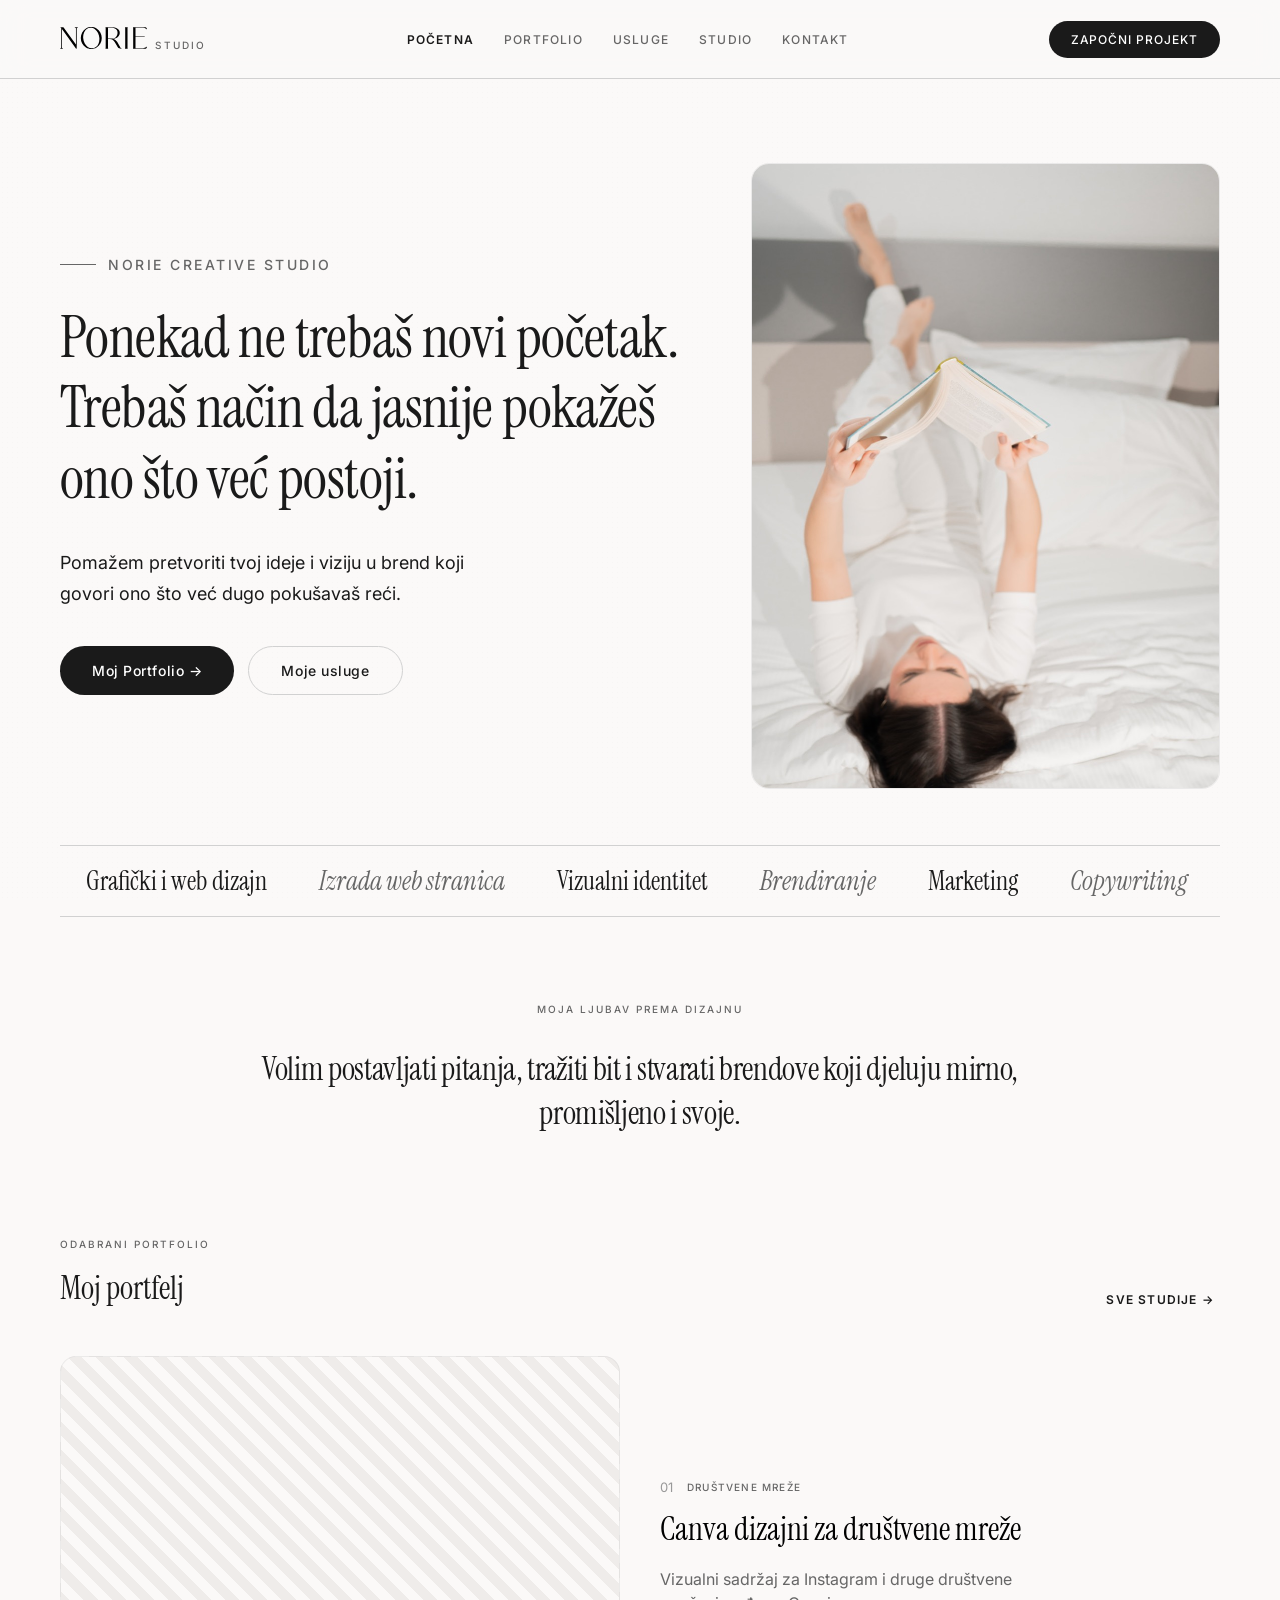
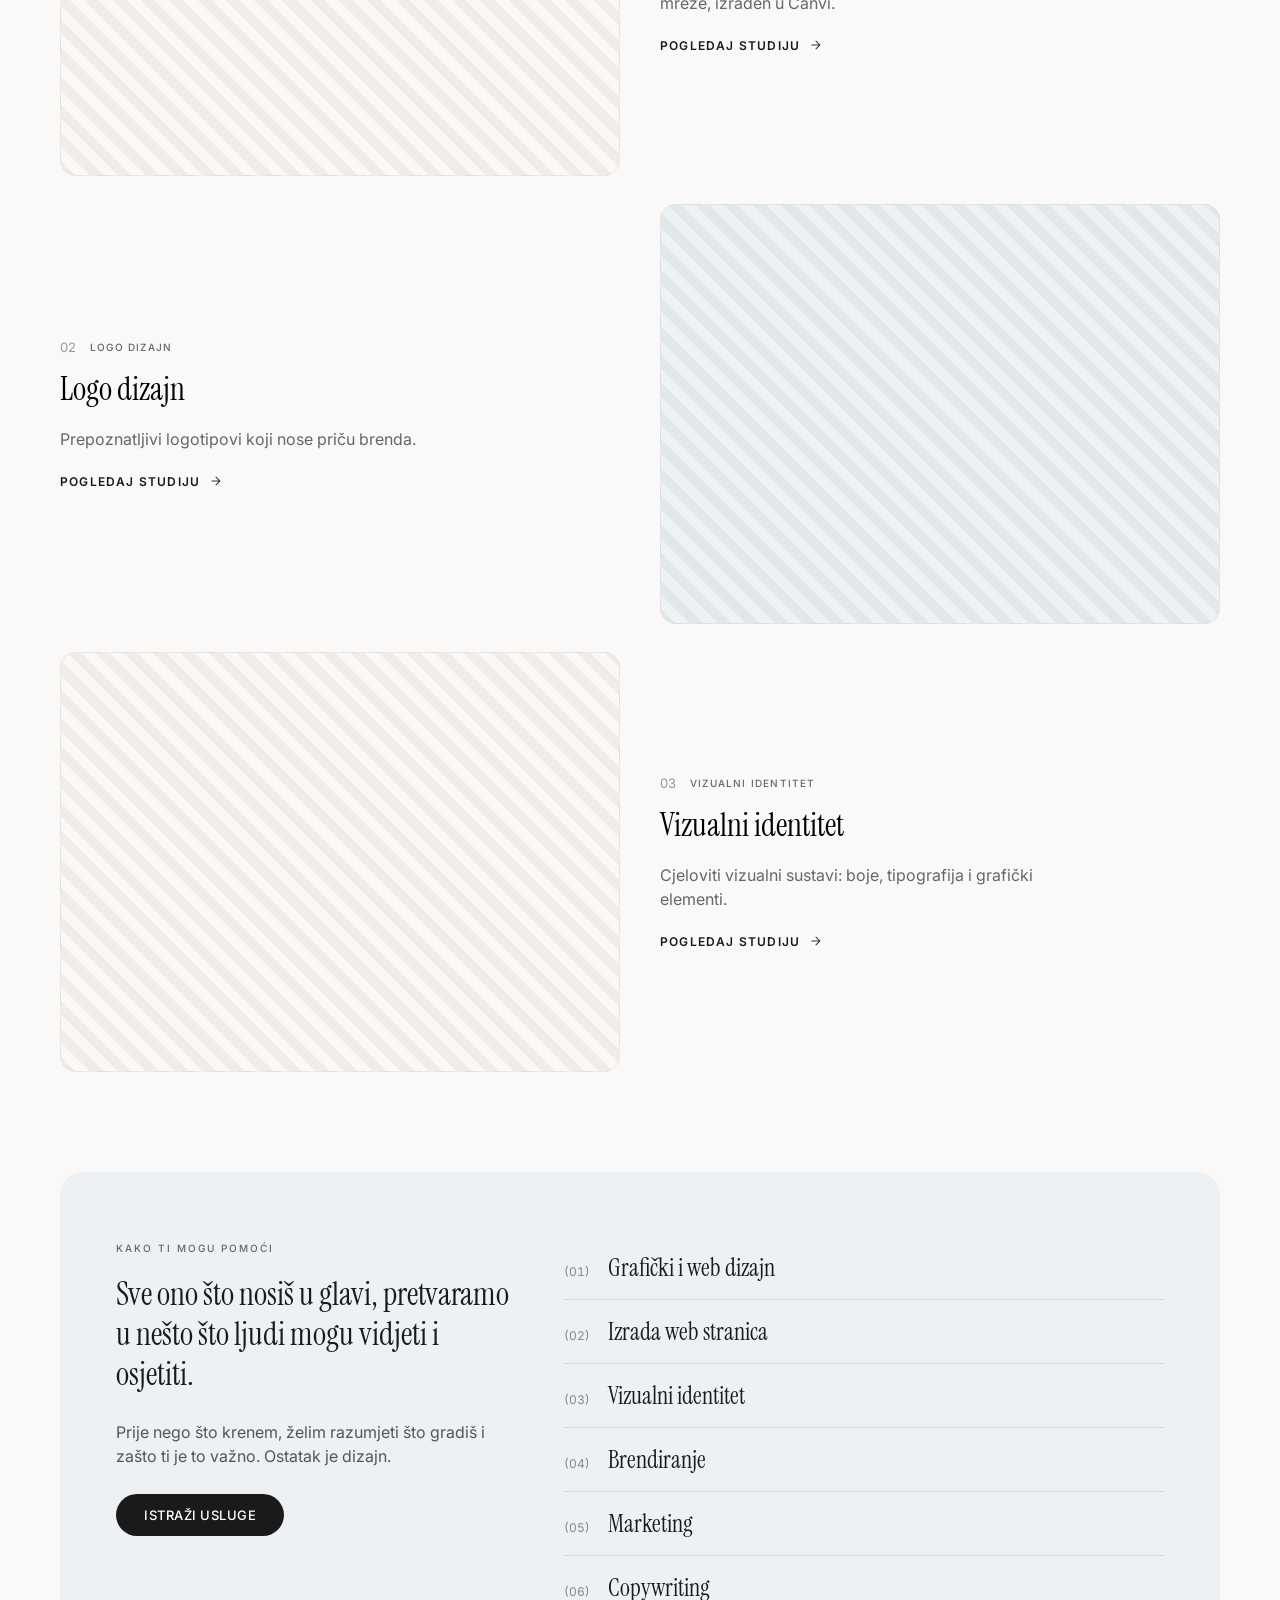
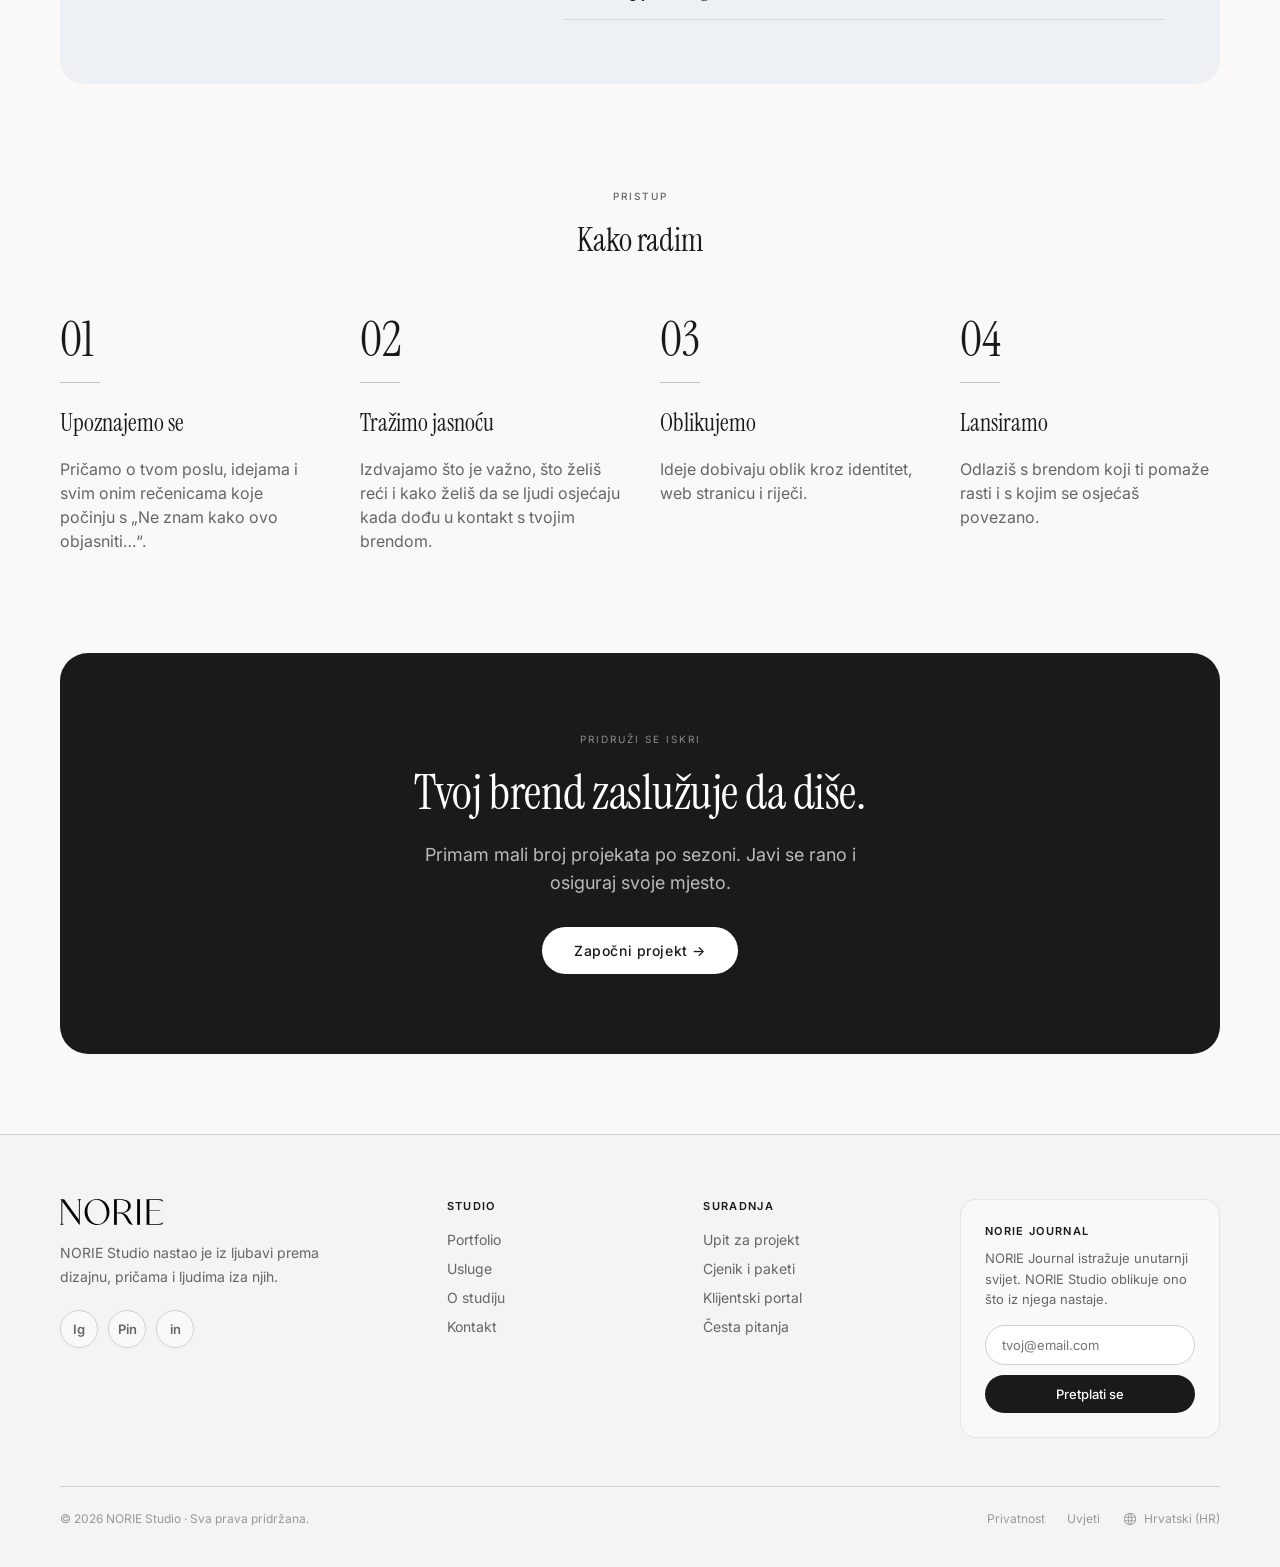
==== commit 1db76f2a: "Replace 'Rad' with 'Portfolio' in nav, page title, eyebrow, footer" ====
--- a/index.html
+++ b/index.html
@@ -27,7 +27,7 @@
     </button>
     <nav class="nav-links">
       <button class="nav-link" data-go="home">Početna</button>
-      <button class="nav-link" data-go="work">Rad</button>
+      <button class="nav-link" data-go="work">Portfolio</button>
       <button class="nav-link" data-go="services">Usluge</button>
       <button class="nav-link" data-go="studio">Studio</button>
       <button class="nav-link" data-go="contact">Kontakt</button>
@@ -66,7 +66,7 @@
   </div>
 
   <div class="section-head">
-    <div><span class="eyebrow-text">Odabrani rad</span><h2>Moj portfelj</h2></div>
+    <div><span class="eyebrow-text">Odabrani portfolio</span><h2>Moj portfelj</h2></div>
     <button class="link-plain" data-go="work">Sve studije →</button>
   </div>
   <div class="work-list" id="featured-work"></div>
@@ -95,7 +95,7 @@
 <section class="page" id="page-work">
   <div class="page-head">
     <span class="eyebrow-text">Portfelj</span>
-    <h1>Moj rad</h1>
+    <h1>Moj portfolio</h1>
     <p id="work-intro">Grafički dizajn, web stranice i vizualni identiteti za brendove i ljude koji žele stvoriti nešto iskreno i dugotrajno.</p>
     <div class="filters" id="work-filters"></div>
   </div>
@@ -200,7 +200,7 @@
       <div>
         <div class="footer-heading">Studio</div>
         <div class="footer-links">
-          <button class="footer-link" data-go="work">Rad</button>
+          <button class="footer-link" data-go="work">Portfolio</button>
           <button class="footer-link" data-go="services">Usluge</button>
           <button class="footer-link" data-go="studio">O studiju</button>
           <button class="footer-link" data-go="contact">Kontakt</button>
--- a/css/style.css
+++ b/css/style.css
@@ -60,12 +60,13 @@
 }
 
 /* ===== hero ===== */
-.hero{padding:84px 0 56px;display:grid;grid-template-columns:1.15fr 0.85fr;gap:56px;align-items:end;}
+.hero{padding:84px 0 56px;display:grid;grid-template-columns:1.15fr 0.85fr;gap:56px;align-items:center;}
 .hero-eyebrow{display:flex;align-items:center;gap:12px;margin-bottom:30px;}
 .hero-eyebrow span.line{width:36px;height:1px;background:#666;display:block;}
 .eyebrow-text{font-size:10px;font-weight:500;letter-spacing:.2em;line-height:16px;text-transform:uppercase;color:#666;}
-.hero h1{font-family:'Instrument Serif',serif;font-weight:300;font-size:clamp(34px,5.2vw,58px);line-height:1.15;letter-spacing:-.01em;margin:0 0 28px;}
-.hero p{font-size:18px;line-height:1.55;color:#666;max-width:440px;margin:0 0 36px;}
+#hero-eyebrow{font-size:14px;letter-spacing:.18em;}
+.hero h1{font-family:'Instrument Serif',serif;font-weight:300;font-size:clamp(34px,5.2vw,58px);line-height:1.22;letter-spacing:-.01em;margin:0 0 32px;}
+.hero p{font-size:18px;line-height:1.75;color:#1A1A1A;max-width:440px;margin:0 0 36px;}
 .hero-actions{display:flex;gap:14px;flex-wrap:wrap;}
 .hero-art{position:relative;aspect-ratio:3/4;border-radius:18px;overflow:hidden;border:1px solid rgba(209,209,209,0.4);}
 .hero-art-photo{width:100%;height:100%;object-fit:cover;display:block;}
@@ -80,11 +81,11 @@
 /* ===== shared section headers ===== */
 .section-label{font-size:10px;font-weight:500;letter-spacing:.2em;text-transform:uppercase;color:#666;}
 .section-head{margin-bottom:48px;display:flex;align-items:flex-end;justify-content:space-between;gap:16px;}
-.section-head h2{font-family:'Instrument Serif',serif;font-weight:400;font-size:32px;line-height:40px;margin:10px 0 0;}
+.section-head h2{font-family:'Instrument Serif',serif;font-weight:400;font-size:32px;line-height:40px;margin:16px 0 0;}
 
 /* ===== manifesto ===== */
 .manifesto{max-width:820px;margin:0 auto 96px;text-align:center;}
-.manifesto p{font-family:'Instrument Serif',serif;font-weight:300;font-size:32px;line-height:1.4;margin:24px 0 0;letter-spacing:-.01em;}
+.manifesto p{font-family:'Instrument Serif',serif;font-weight:300;font-size:32px;line-height:1.4;margin:30px 0 0;letter-spacing:-.01em;}
 
 /* ===== featured work ===== */
 .work-list{display:flex;flex-direction:column;gap:28px;margin-bottom:100px;}
@@ -97,14 +98,14 @@
 .work-meta .num{font-size:13px;color:#999;}
 .work-meta .cat{font-size:10px;font-weight:500;letter-spacing:.12em;text-transform:uppercase;color:#666;}
 .work-meta .year{font-size:11px;color:#bbb;}
-.work-row h3{font-family:'Instrument Serif',serif;font-weight:400;font-size:32px;line-height:40px;margin:0 0 14px;text-align:left;}
-.work-row .desc{font-size:16px;line-height:24px;color:#666;margin:0 0 18px;max-width:380px;text-align:left;}
+.work-row h3{font-family:'Instrument Serif',serif;font-weight:400;font-size:32px;line-height:40px;margin:0 0 18px;text-align:left;}
+.work-row .desc{font-size:16px;line-height:24px;color:#666;margin:0 0 22px;max-width:380px;text-align:left;}
 .work-row .cta{font-size:12px;font-weight:600;letter-spacing:.1em;text-transform:uppercase;color:#1A1A1A;display:inline-flex;align-items:center;gap:8px;}
 
 /* ===== services band (home) ===== */
 .services-band{background:#EDF1F3;border-radius:24px;padding:64px 56px;margin-bottom:100px;}
 .services-band-grid{display:grid;grid-template-columns:0.8fr 1.2fr;gap:48px;align-items:start;}
-.services-band h2{font-family:'Instrument Serif',serif;font-weight:400;font-size:32px;line-height:40px;margin:14px 0 22px;}
+.services-band h2{font-family:'Instrument Serif',serif;font-weight:400;font-size:32px;line-height:40px;margin:18px 0 26px;}
 .services-band p{font-size:16px;line-height:24px;color:#555;margin:0 0 26px;}
 .service-row{display:flex;align-items:baseline;gap:18px;padding:16px 0;border-bottom:0.5px solid rgba(26,26,26,0.12);transition:padding-left .2s;}
 .service-row:hover{padding-left:8px;}
@@ -114,17 +115,17 @@
 /* ===== process ===== */
 .process-section{margin-bottom:100px;}
 .process-head{text-align:center;margin-bottom:56px;}
-.process-head h2{font-family:'Instrument Serif',serif;font-weight:400;font-size:32px;line-height:40px;margin:10px 0 0;}
+.process-head h2{font-family:'Instrument Serif',serif;font-weight:400;font-size:32px;line-height:40px;margin:16px 0 0;}
 .process-grid{display:grid;grid-template-columns:repeat(auto-fit,minmax(240px,1fr));gap:40px;}
-.process-item{display:flex;flex-direction:column;gap:14px;}
+.process-item{display:flex;flex-direction:column;gap:18px;}
 .process-item .pnum{font-family:'Instrument Serif',serif;font-weight:300;font-size:48px;line-height:1;color:#1A1A1A;}
 .process-item .pline{height:0.5px;width:40px;background:#1A1A1A;opacity:.25;}
-.process-item h3{font-family:'Instrument Serif',serif;font-weight:400;font-size:24px;line-height:32px;margin:4px 0 0;}
+.process-item h3{font-family:'Instrument Serif',serif;font-weight:400;font-size:24px;line-height:32px;margin:6px 0 0;}
 .process-item p{font-size:16px;line-height:24px;color:#666;margin:0;}
 
 /* ===== page header (work/services/studio/contact) ===== */
 .page-head{padding:72px 0 40px;}
-.page-head h1{font-family:'Instrument Serif',serif;font-weight:300;font-size:58px;line-height:1.1;letter-spacing:-.01em;margin:14px 0 22px;}
+.page-head h1{font-family:'Instrument Serif',serif;font-weight:300;font-size:58px;line-height:1.1;letter-spacing:-.01em;margin:18px 0 26px;}
 .page-head p{font-size:18px;line-height:28px;color:#666;max-width:540px;margin:0 0 36px;}
 
 /* ===== work grid + filters ===== */
@@ -141,7 +142,7 @@
 
 /* ===== services page ===== */
 .tiers{display:grid;grid-template-columns:repeat(auto-fit,minmax(300px,1fr));gap:24px;margin-bottom:80px;}
-.tier{border-radius:22px;padding:38px;display:flex;flex-direction:column;gap:18px;min-height:380px;border:1px solid rgba(26,26,26,0.08);}
+.tier{border-radius:22px;padding:38px;display:flex;flex-direction:column;gap:22px;min-height:380px;border:1px solid rgba(26,26,26,0.08);}
 .tier.light{background:#EDF1F3;}
 .tier.dark{background:#1A1A1A;border-color:#1A1A1A;color:#fff;}
 .tier .no{font-family:'Instrument Serif',serif;font-size:16px;color:#666;}
@@ -156,7 +157,7 @@
 .tier.light .btn{background:#1A1A1A;color:#fff;}
 
 .all-services{margin-bottom:64px;}
-.all-services h2{font-family:'Instrument Serif',serif;font-weight:400;font-size:32px;line-height:40px;margin:0 0 8px;}
+.all-services h2{font-family:'Instrument Serif',serif;font-weight:400;font-size:32px;line-height:40px;margin:0 0 12px;}
 .all-services p{font-size:16px;color:#666;margin:0 0 32px;max-width:460px;}
 .all-services-grid{display:grid;grid-template-columns:repeat(auto-fill,minmax(260px,1fr));gap:0 40px;border-top:0.5px solid #D1D1D1;}
 .service-row-sm{display:flex;align-items:baseline;gap:16px;padding:18px 0;border-bottom:0.5px solid #D1D1D1;}
@@ -168,19 +169,19 @@
 
 /* ===== studio page ===== */
 .studio-head{padding:72px 0 56px;}
-.studio-head h1{font-family:'Instrument Serif',serif;font-weight:300;font-size:58px;line-height:1.1;letter-spacing:-.01em;margin:14px 0 0;max-width:880px;}
+.studio-head h1{font-family:'Instrument Serif',serif;font-weight:300;font-size:58px;line-height:1.1;letter-spacing:-.01em;margin:18px 0 0;max-width:880px;}
 .studio-grid{display:grid;grid-template-columns:1fr 1fr;gap:56px;align-items:start;margin-bottom:96px;}
 .studio-img{aspect-ratio:4/5;border-radius:18px;border:1px solid rgba(209,209,209,0.4);overflow:hidden;}
 .studio-img img{width:100%;height:100%;object-fit:cover;display:block;}
 .studio-copy{font-size:18px;line-height:1.6;color:#444;}
-.studio-copy p{margin:0 0 20px;}
+.studio-copy p{margin:0 0 24px;}
 .values-section{margin-bottom:96px;}
 .values-grid{display:grid;grid-template-columns:repeat(auto-fit,minmax(240px,1fr));gap:28px 36px;margin-top:32px;}
 .principle-line{font-family:'Instrument Serif',serif;font-style:italic;font-weight:400;font-size:24px;line-height:1.4;margin:0;color:#1A1A1A;}
 
 /* ===== contact page ===== */
 .contact-grid{padding:72px 0 96px;display:grid;grid-template-columns:1fr 1fr;gap:64px;align-items:start;}
-.contact-grid h1{font-family:'Instrument Serif',serif;font-weight:300;font-size:58px;line-height:1.1;letter-spacing:-.01em;margin:14px 0 24px;}
+.contact-grid h1{font-family:'Instrument Serif',serif;font-weight:300;font-size:58px;line-height:1.1;letter-spacing:-.01em;margin:18px 0 28px;}
 .contact-grid > div:first-child p{font-size:18px;line-height:28px;color:#666;margin:0 0 40px;max-width:400px;}
 .contact-info{display:flex;flex-direction:column;gap:18px;}
 .contact-info .row{display:flex;align-items:center;gap:12px;}
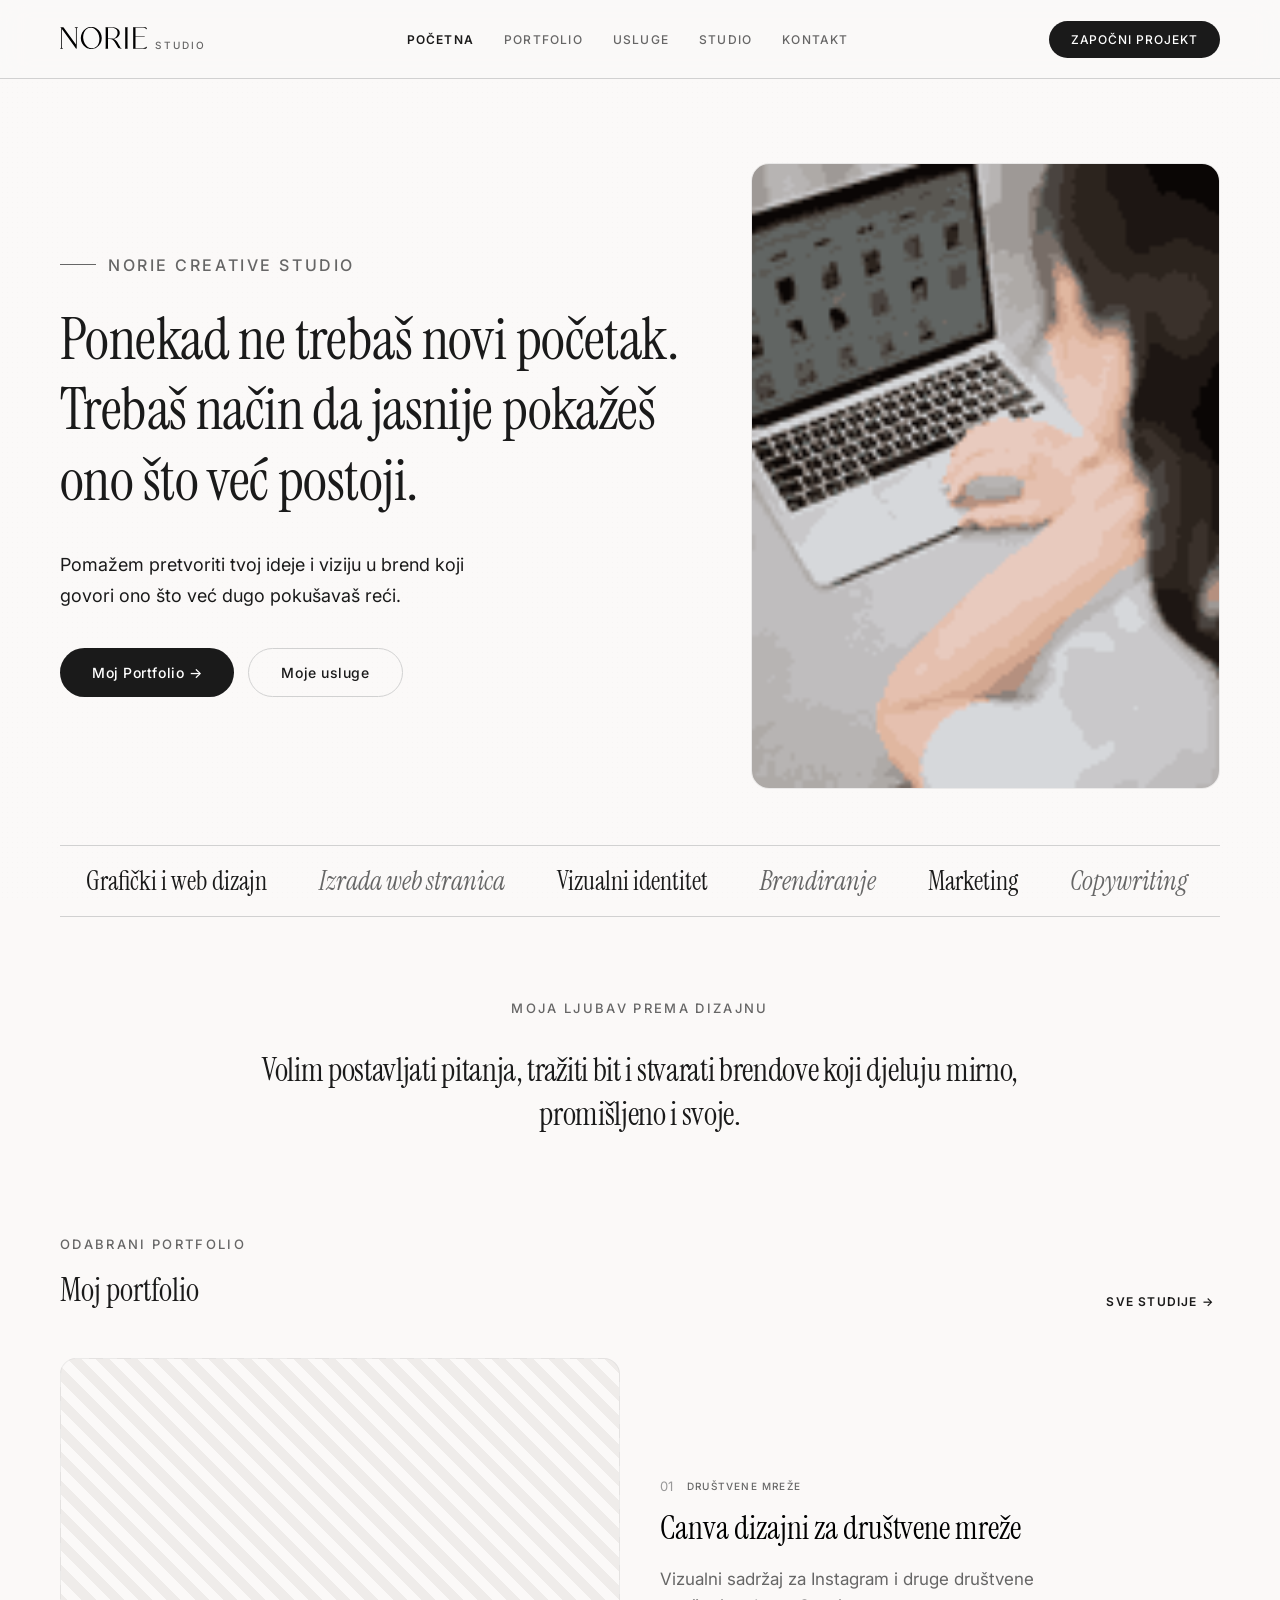
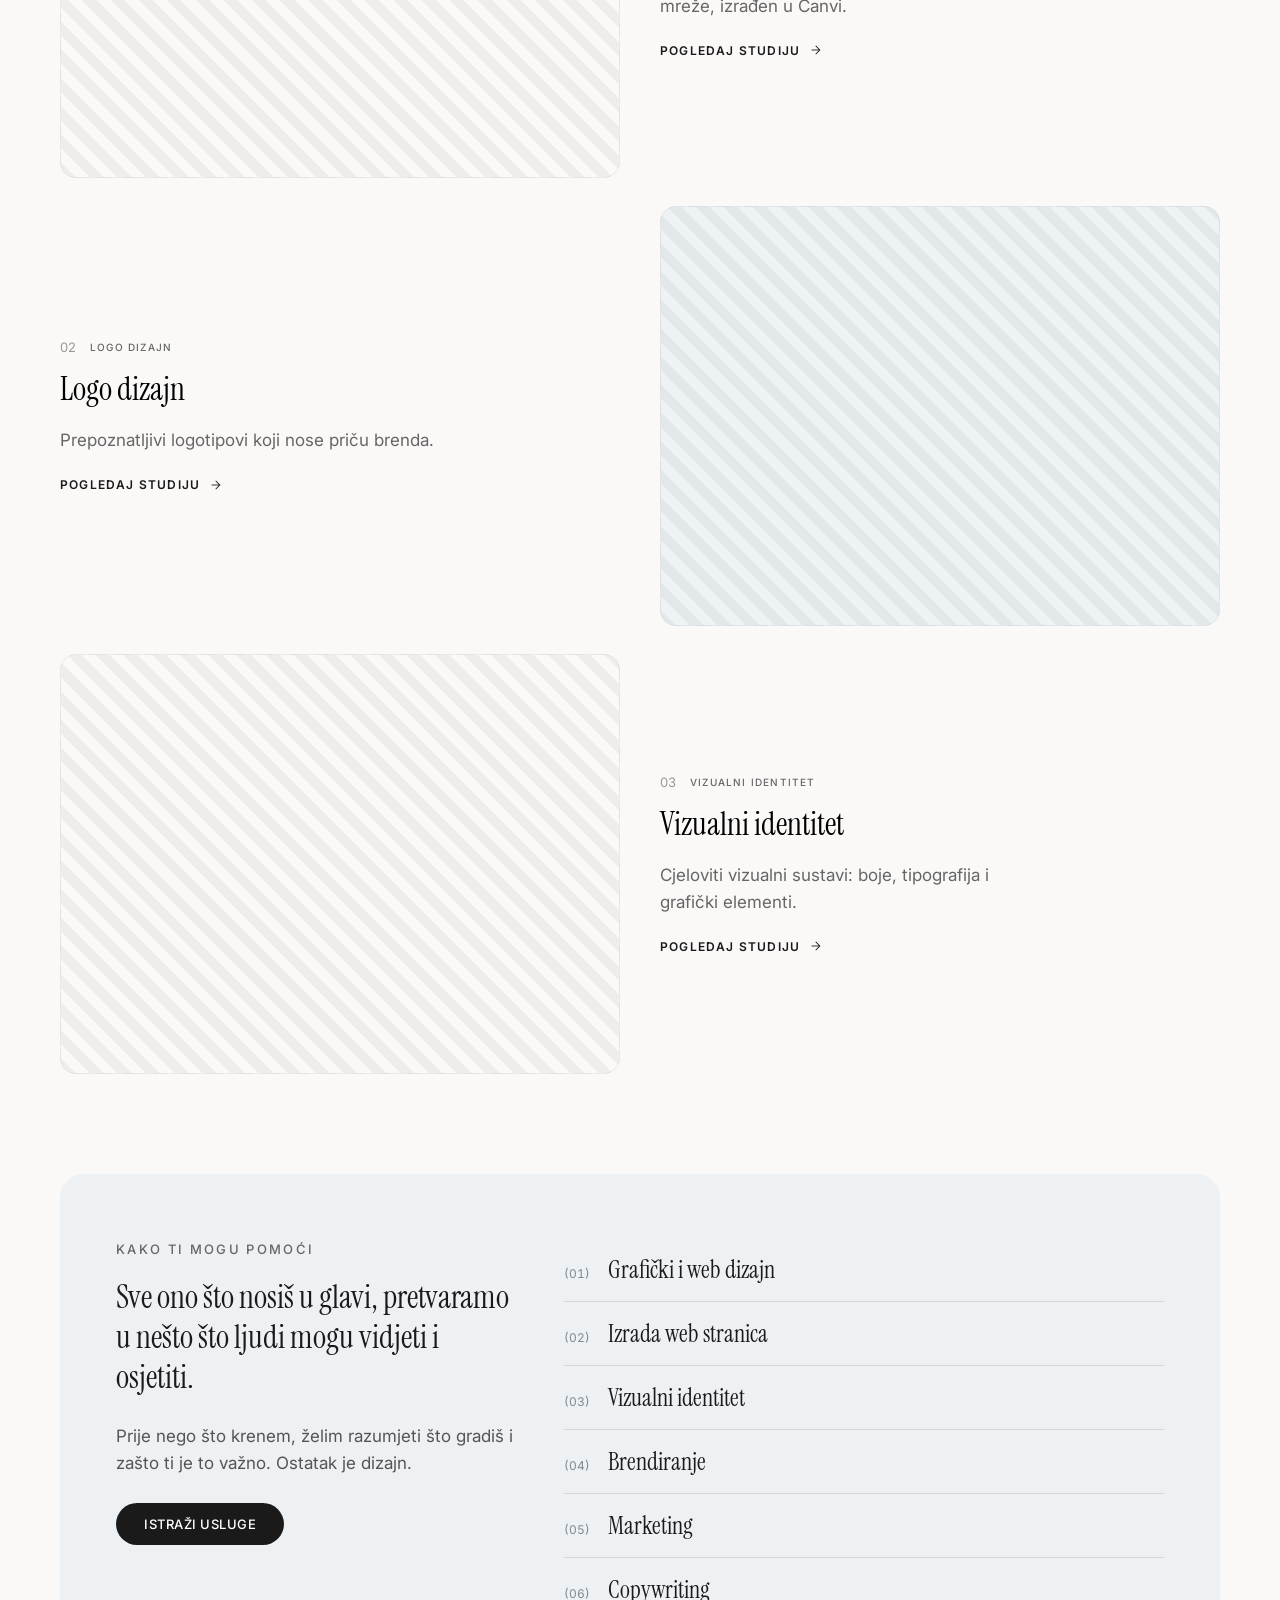
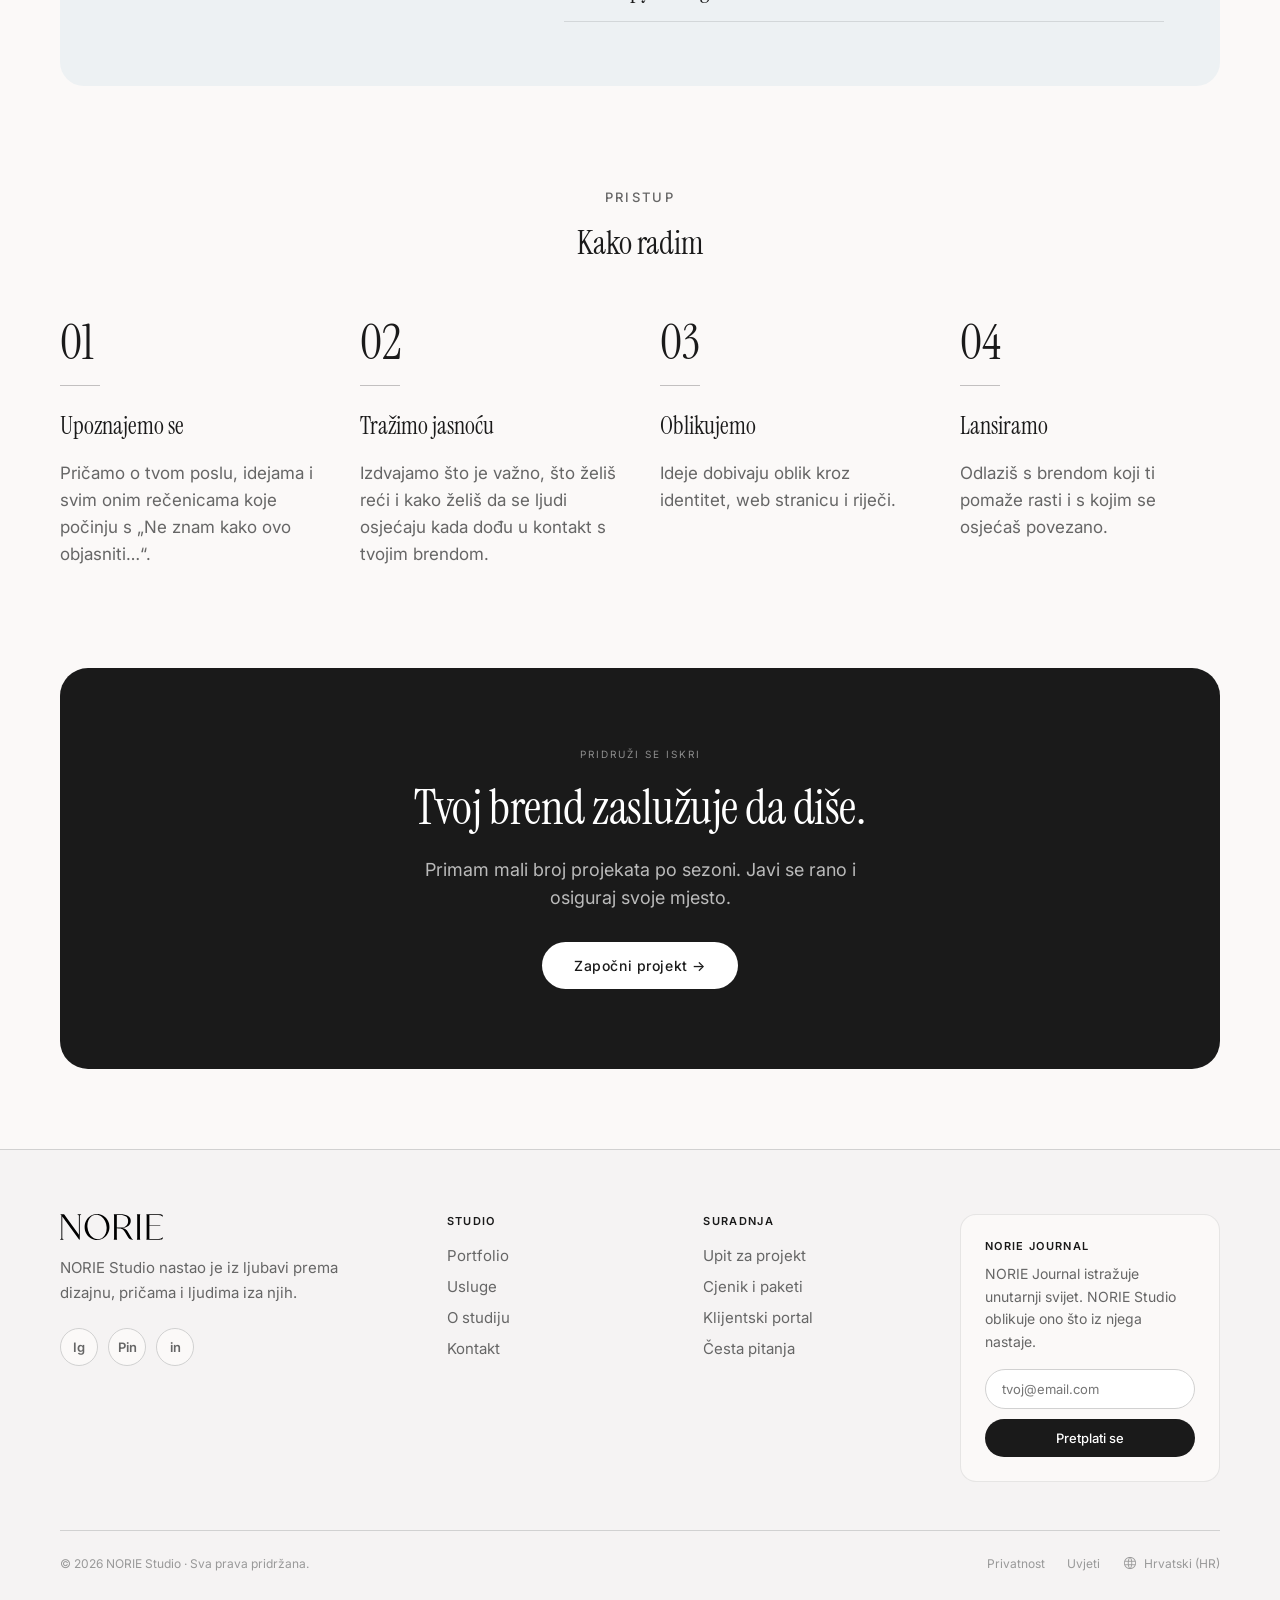
==== commit 1e771366: "Replace images, increase eyebrow+body font sizes, fix 'Moj portfolio' - New compressed images in her" ====
--- a/index.html
+++ b/index.html
@@ -52,7 +52,7 @@
       </div>
     </div>
     <div class="hero-art">
-      <img src="assets/img/hero-photo.jpg" alt="Josipa, osnivačica NORIE Studija" class="hero-art-photo">
+      <img src="assets/img/work-hero.png" alt="Josipa, osnivačica NORIE Studija" class="hero-art-photo">
     </div>
   </div>
 
@@ -66,7 +66,7 @@
   </div>
 
   <div class="section-head">
-    <div><span class="eyebrow-text">Odabrani portfolio</span><h2>Moj portfelj</h2></div>
+    <div><span class="eyebrow-text">Odabrani portfolio</span><h2>Moj portfolio</h2></div>
     <button class="link-plain" data-go="work">Sve studije →</button>
   </div>
   <div class="work-list" id="featured-work"></div>
@@ -128,7 +128,7 @@
     <h1>Dizajn s namjerom, izrađen u tišini.</h1>
   </div>
   <div class="studio-grid reveal">
-    <div class="studio-img"><img src="assets/img/studio-portrait.jpg" alt="Josipa, osnivačica NORIE Studija"></div>
+    <div class="studio-img"><img src="assets/img/studio-portrait-new.png" alt="Josipa, osnivačica NORIE Studija"></div>
     <div class="studio-copy" id="studio-bio">
       <p>Bavim se dizajnom godinama. Oduvijek sam voljela stvarati — web stranice, vizualne identitete, lijepe i promišljene digitalne prostore.</p>
       <p>Ali život rijetko ide ravnom linijom. Postala sam majka, prošla kroz velike promjene, krenula ispočetka više puta nego što sam mislila da ću morati. Možda upravo zato danas ne gledam na dizajn kao na ukrašavanje — gledam ga kao način da ljudima pomogne da jasnije vide sebe i ono što grade.</p>
--- a/css/style.css
+++ b/css/style.css
@@ -63,8 +63,8 @@
 .hero{padding:84px 0 56px;display:grid;grid-template-columns:1.15fr 0.85fr;gap:56px;align-items:center;}
 .hero-eyebrow{display:flex;align-items:center;gap:12px;margin-bottom:30px;}
 .hero-eyebrow span.line{width:36px;height:1px;background:#666;display:block;}
-.eyebrow-text{font-size:10px;font-weight:500;letter-spacing:.2em;line-height:16px;text-transform:uppercase;color:#666;}
-#hero-eyebrow{font-size:14px;letter-spacing:.18em;}
+.eyebrow-text{font-size:13px;font-weight:500;letter-spacing:.18em;line-height:20px;text-transform:uppercase;color:#666;}
+#hero-eyebrow{font-size:16px;letter-spacing:.16em;}
 .hero h1{font-family:'Instrument Serif',serif;font-weight:300;font-size:clamp(34px,5.2vw,58px);line-height:1.22;letter-spacing:-.01em;margin:0 0 32px;}
 .hero p{font-size:18px;line-height:1.75;color:#1A1A1A;max-width:440px;margin:0 0 36px;}
 .hero-actions{display:flex;gap:14px;flex-wrap:wrap;}
@@ -99,14 +99,14 @@
 .work-meta .cat{font-size:10px;font-weight:500;letter-spacing:.12em;text-transform:uppercase;color:#666;}
 .work-meta .year{font-size:11px;color:#bbb;}
 .work-row h3{font-family:'Instrument Serif',serif;font-weight:400;font-size:32px;line-height:40px;margin:0 0 18px;text-align:left;}
-.work-row .desc{font-size:16px;line-height:24px;color:#666;margin:0 0 22px;max-width:380px;text-align:left;}
+.work-row .desc{font-size:17px;line-height:27px;color:#666;margin:0 0 22px;max-width:380px;text-align:left;}
 .work-row .cta{font-size:12px;font-weight:600;letter-spacing:.1em;text-transform:uppercase;color:#1A1A1A;display:inline-flex;align-items:center;gap:8px;}
 
 /* ===== services band (home) ===== */
 .services-band{background:#EDF1F3;border-radius:24px;padding:64px 56px;margin-bottom:100px;}
 .services-band-grid{display:grid;grid-template-columns:0.8fr 1.2fr;gap:48px;align-items:start;}
 .services-band h2{font-family:'Instrument Serif',serif;font-weight:400;font-size:32px;line-height:40px;margin:18px 0 26px;}
-.services-band p{font-size:16px;line-height:24px;color:#555;margin:0 0 26px;}
+.services-band p{font-size:17px;line-height:27px;color:#555;margin:0 0 26px;}
 .service-row{display:flex;align-items:baseline;gap:18px;padding:16px 0;border-bottom:0.5px solid rgba(26,26,26,0.12);transition:padding-left .2s;}
 .service-row:hover{padding-left:8px;}
 .service-row .num{font-size:12px;color:#7e8990;font-variant-numeric:tabular-nums;}
@@ -121,7 +121,7 @@
 .process-item .pnum{font-family:'Instrument Serif',serif;font-weight:300;font-size:48px;line-height:1;color:#1A1A1A;}
 .process-item .pline{height:0.5px;width:40px;background:#1A1A1A;opacity:.25;}
 .process-item h3{font-family:'Instrument Serif',serif;font-weight:400;font-size:24px;line-height:32px;margin:6px 0 0;}
-.process-item p{font-size:16px;line-height:24px;color:#666;margin:0;}
+.process-item p{font-size:17px;line-height:27px;color:#666;margin:0;}
 
 /* ===== page header (work/services/studio/contact) ===== */
 .page-head{padding:72px 0 40px;}
@@ -138,7 +138,7 @@
 .work-card-meta{display:flex;align-items:baseline;justify-content:space-between;gap:12px;}
 .work-card-meta h3{font-family:'Instrument Serif',serif;font-weight:400;font-size:24px;line-height:32px;margin:0;}
 .work-card-meta .year{font-size:12px;color:#bbb;}
-.work-card .desc{font-size:16px;line-height:24px;color:#666;margin:0;}
+.work-card .desc{font-size:17px;line-height:27px;color:#666;margin:0;}
 
 /* ===== services page ===== */
 .tiers{display:grid;grid-template-columns:repeat(auto-fit,minmax(300px,1fr));gap:24px;margin-bottom:80px;}
@@ -148,7 +148,7 @@
 .tier .no{font-family:'Instrument Serif',serif;font-size:16px;color:#666;}
 .tier.dark .no{color:rgba(255,255,255,0.7);}
 .tier h3{font-family:'Instrument Serif',serif;font-weight:400;font-size:32px;line-height:40px;margin:0;}
-.tier .desc{font-size:16px;line-height:24px;color:#666;margin:0;flex:1;}
+.tier .desc{font-size:17px;line-height:27px;color:#666;margin:0;flex:1;}
 .tier.dark .desc{color:rgba(255,255,255,0.7);}
 .tier .from{font-size:13px;letter-spacing:.06em;text-transform:uppercase;color:#666;}
 .tier.dark .from{color:rgba(255,255,255,0.7);}
@@ -158,7 +158,7 @@
 
 .all-services{margin-bottom:64px;}
 .all-services h2{font-family:'Instrument Serif',serif;font-weight:400;font-size:32px;line-height:40px;margin:0 0 12px;}
-.all-services p{font-size:16px;color:#666;margin:0 0 32px;max-width:460px;}
+.all-services p{font-size:17px;color:#666;margin:0 0 32px;max-width:460px;}
 .all-services-grid{display:grid;grid-template-columns:repeat(auto-fill,minmax(260px,1fr));gap:0 40px;border-top:0.5px solid #D1D1D1;}
 .service-row-sm{display:flex;align-items:baseline;gap:16px;padding:18px 0;border-bottom:0.5px solid #D1D1D1;}
 .service-row-sm .num{font-size:12px;color:#aaa;font-variant-numeric:tabular-nums;}
@@ -185,7 +185,7 @@
 .contact-grid > div:first-child p{font-size:18px;line-height:28px;color:#666;margin:0 0 40px;max-width:400px;}
 .contact-info{display:flex;flex-direction:column;gap:18px;}
 .contact-info .row{display:flex;align-items:center;gap:12px;}
-.contact-info .row span.txt{font-size:15px;}
+.contact-info .row span.txt{font-size:16px;}
 .social-row{display:flex;gap:10px;margin-top:36px;}
 .social-circle{width:40px;height:40px;border-radius:50%;border:1px solid #D1D1D1;background:#FBF9F8;display:flex;align-items:center;justify-content:center;color:#666;text-decoration:none;font-size:13px;font-weight:600;transition:color .2s,border-color .2s;}
 .social-circle:hover{color:#1A1A1A;border-color:#1A1A1A;}
@@ -210,13 +210,13 @@
 .footer-grid{display:grid;grid-template-columns:1.6fr 1fr 1fr 1.2fr;gap:40px;padding:64px 0 48px;align-items:start;}
 .footer-brand{display:flex;align-items:baseline;gap:8px;margin-bottom:16px;}
 .footer-logo{height:26px;width:auto;display:block;}
-.footer-col p{font-size:14px;line-height:1.65;color:#666;margin:0 0 22px;max-width:300px;}
+.footer-col p{font-size:15px;line-height:1.65;color:#666;margin:0 0 22px;max-width:300px;}
 .footer-heading{font-size:11px;font-weight:600;letter-spacing:.12em;text-transform:uppercase;color:#1A1A1A;margin-bottom:18px;}
 .footer-links{display:flex;flex-direction:column;gap:12px;align-items:flex-start;}
-.footer-link{background:none;border:none;cursor:pointer;font-size:14px;color:#666;padding:0;text-decoration:none;transition:color .2s;}
+.footer-link{background:none;border:none;cursor:pointer;font-size:15px;color:#666;padding:0;text-decoration:none;transition:color .2s;}
 .footer-link:hover{color:#1A1A1A;}
 .newsletter-box{background:#FBF9F8;border:1px solid rgba(209,209,209,0.5);border-radius:16px;padding:24px;min-width:220px;}
-.newsletter-box p{font-size:13px;line-height:1.55;color:#666;margin:0 0 16px;}
+.newsletter-box p{font-size:14px;line-height:1.6;color:#666;margin:0 0 16px;}
 .newsletter-form{display:flex;flex-direction:column;gap:10px;}
 .newsletter-form input{background:#fff;border:1px solid #D1D1D1;border-radius:999px;padding:11px 16px;font-size:13px;transition:border-color .2s;}
 .newsletter-form input:focus{border-color:#1A1A1A;}
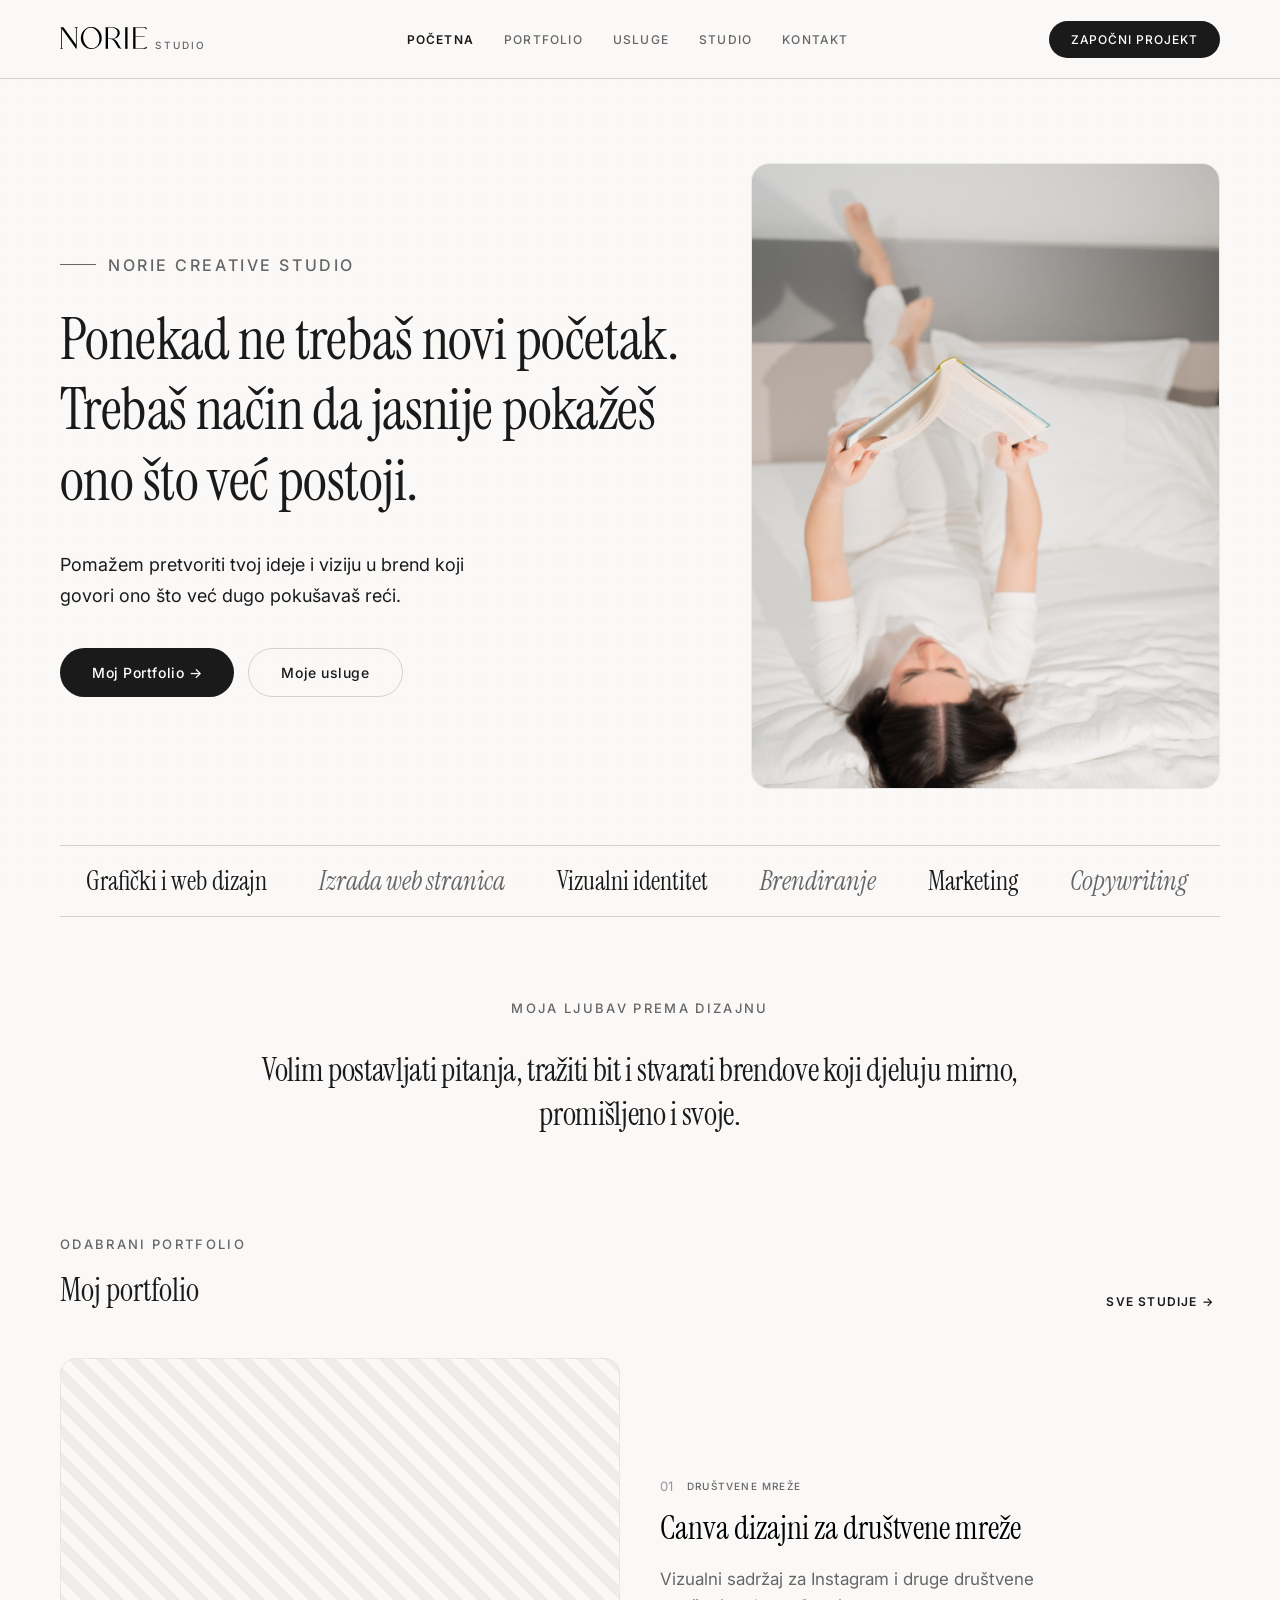
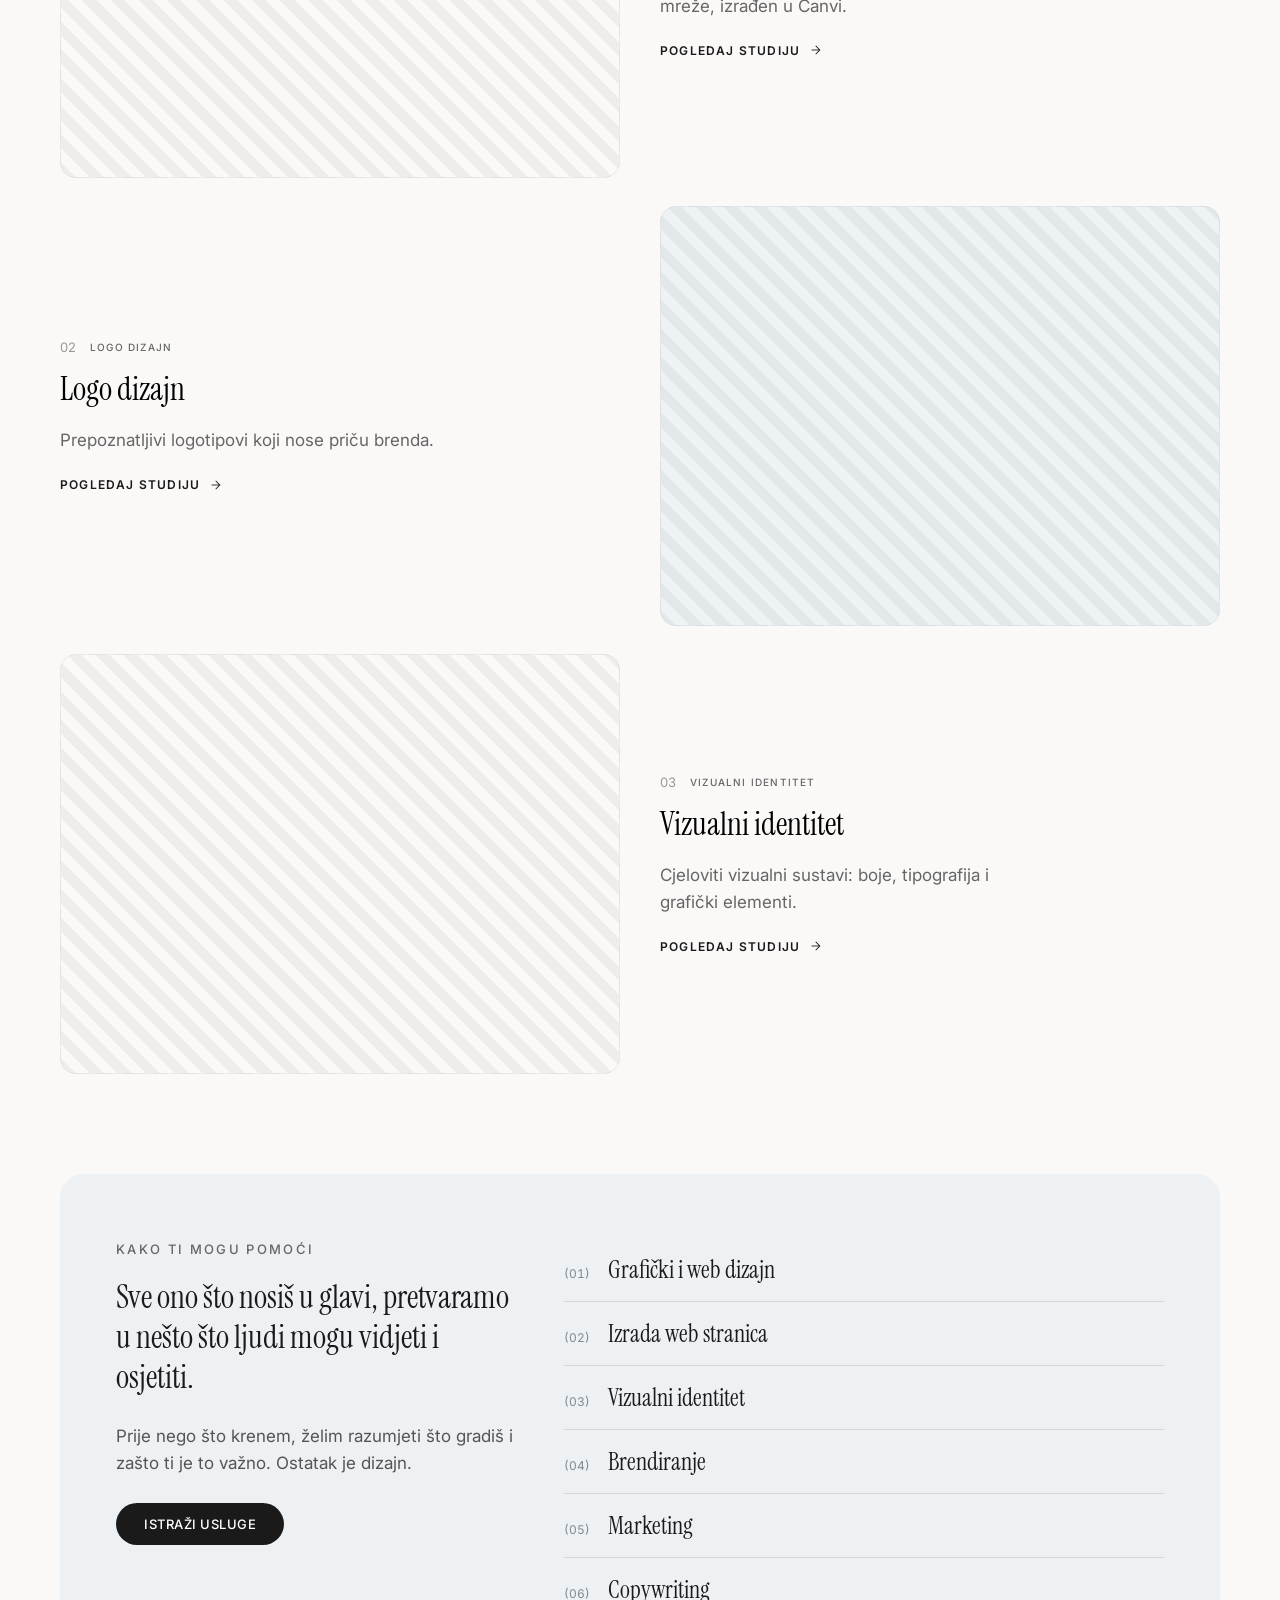
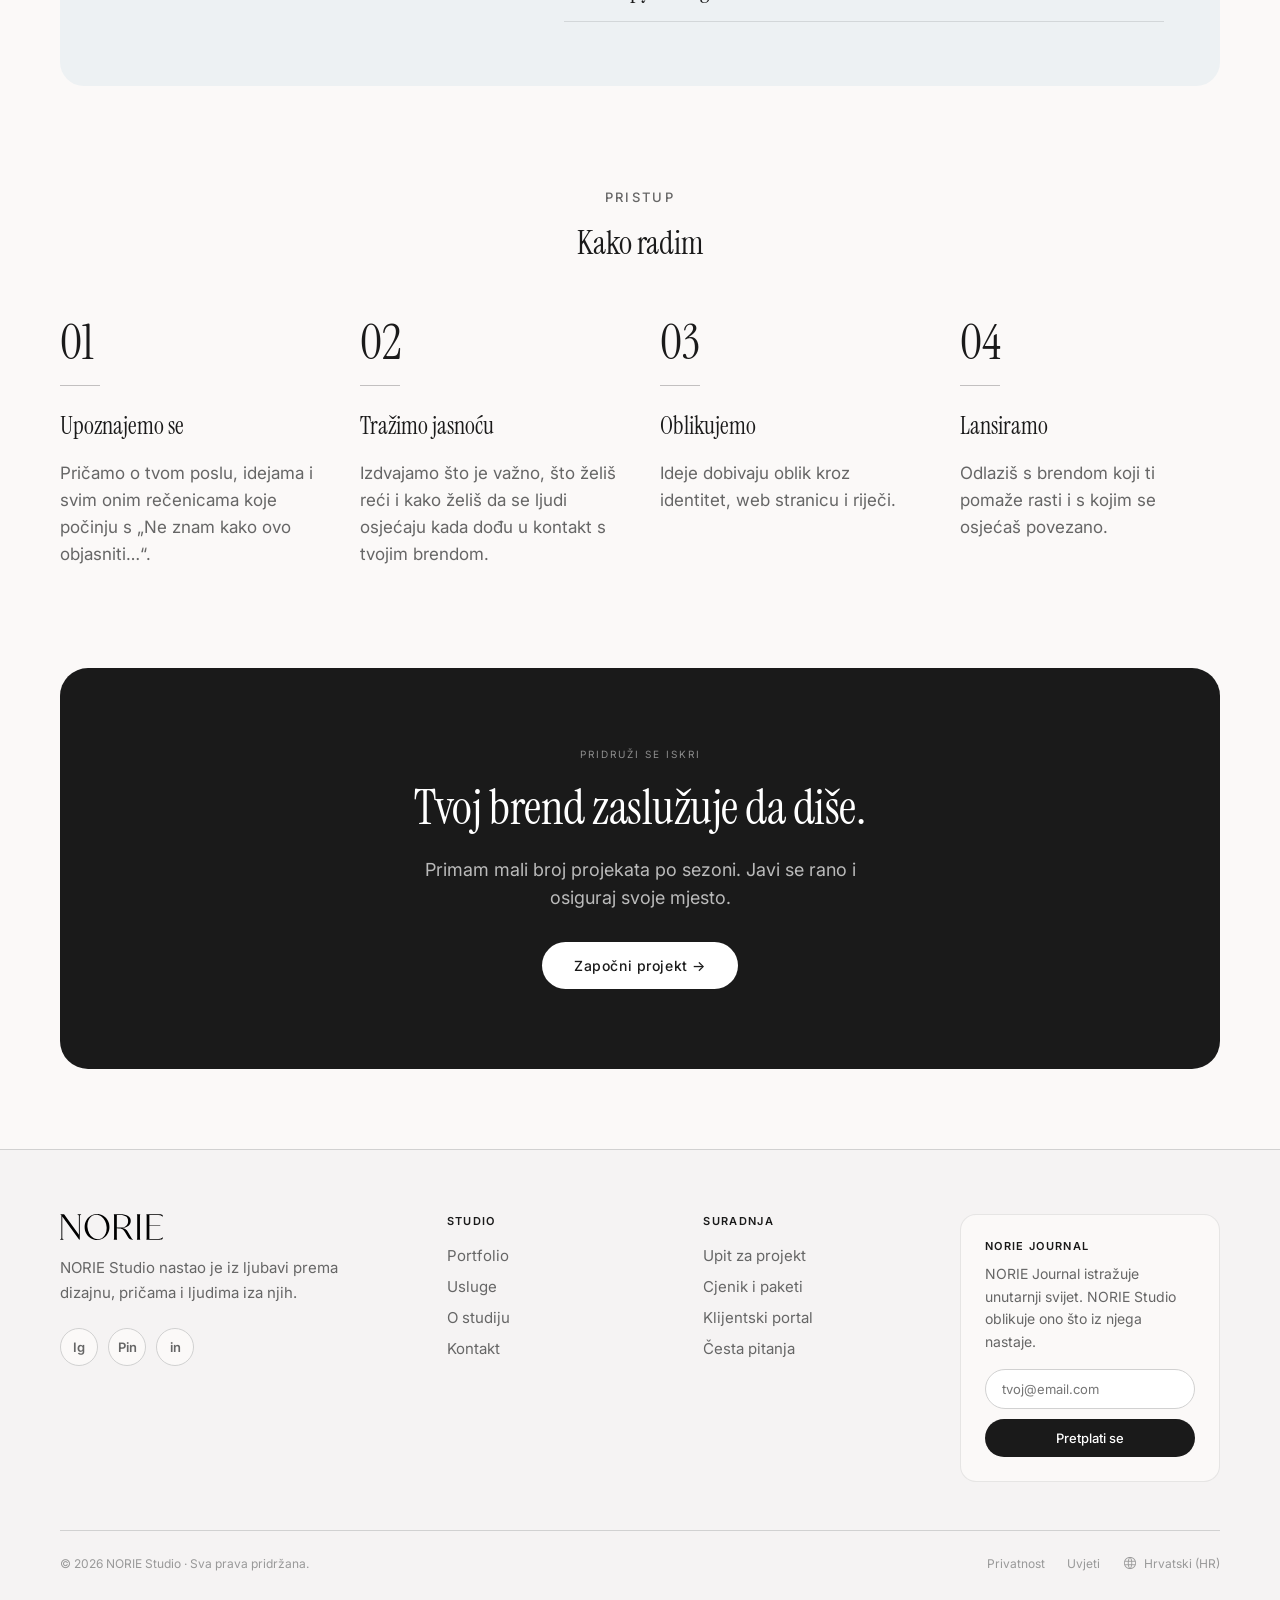
==== commit 32785ba6: "Revert to original sharp photos (compressed images too small for display)" ====
--- a/index.html
+++ b/index.html
@@ -52,7 +52,7 @@
       </div>
     </div>
     <div class="hero-art">
-      <img src="assets/img/work-hero.png" alt="Josipa, osnivačica NORIE Studija" class="hero-art-photo">
+      <img src="assets/img/hero-photo.jpg" alt="Josipa, osnivačica NORIE Studija" class="hero-art-photo">
     </div>
   </div>
 
@@ -128,7 +128,7 @@
     <h1>Dizajn s namjerom, izrađen u tišini.</h1>
   </div>
   <div class="studio-grid reveal">
-    <div class="studio-img"><img src="assets/img/studio-portrait-new.png" alt="Josipa, osnivačica NORIE Studija"></div>
+    <div class="studio-img"><img src="assets/img/studio-portrait.jpg" alt="Josipa, osnivačica NORIE Studija"></div>
     <div class="studio-copy" id="studio-bio">
       <p>Bavim se dizajnom godinama. Oduvijek sam voljela stvarati — web stranice, vizualne identitete, lijepe i promišljene digitalne prostore.</p>
       <p>Ali život rijetko ide ravnom linijom. Postala sam majka, prošla kroz velike promjene, krenula ispočetka više puta nego što sam mislila da ću morati. Možda upravo zato danas ne gledam na dizajn kao na ukrašavanje — gledam ga kao način da ljudima pomogne da jasnije vide sebe i ono što grade.</p>
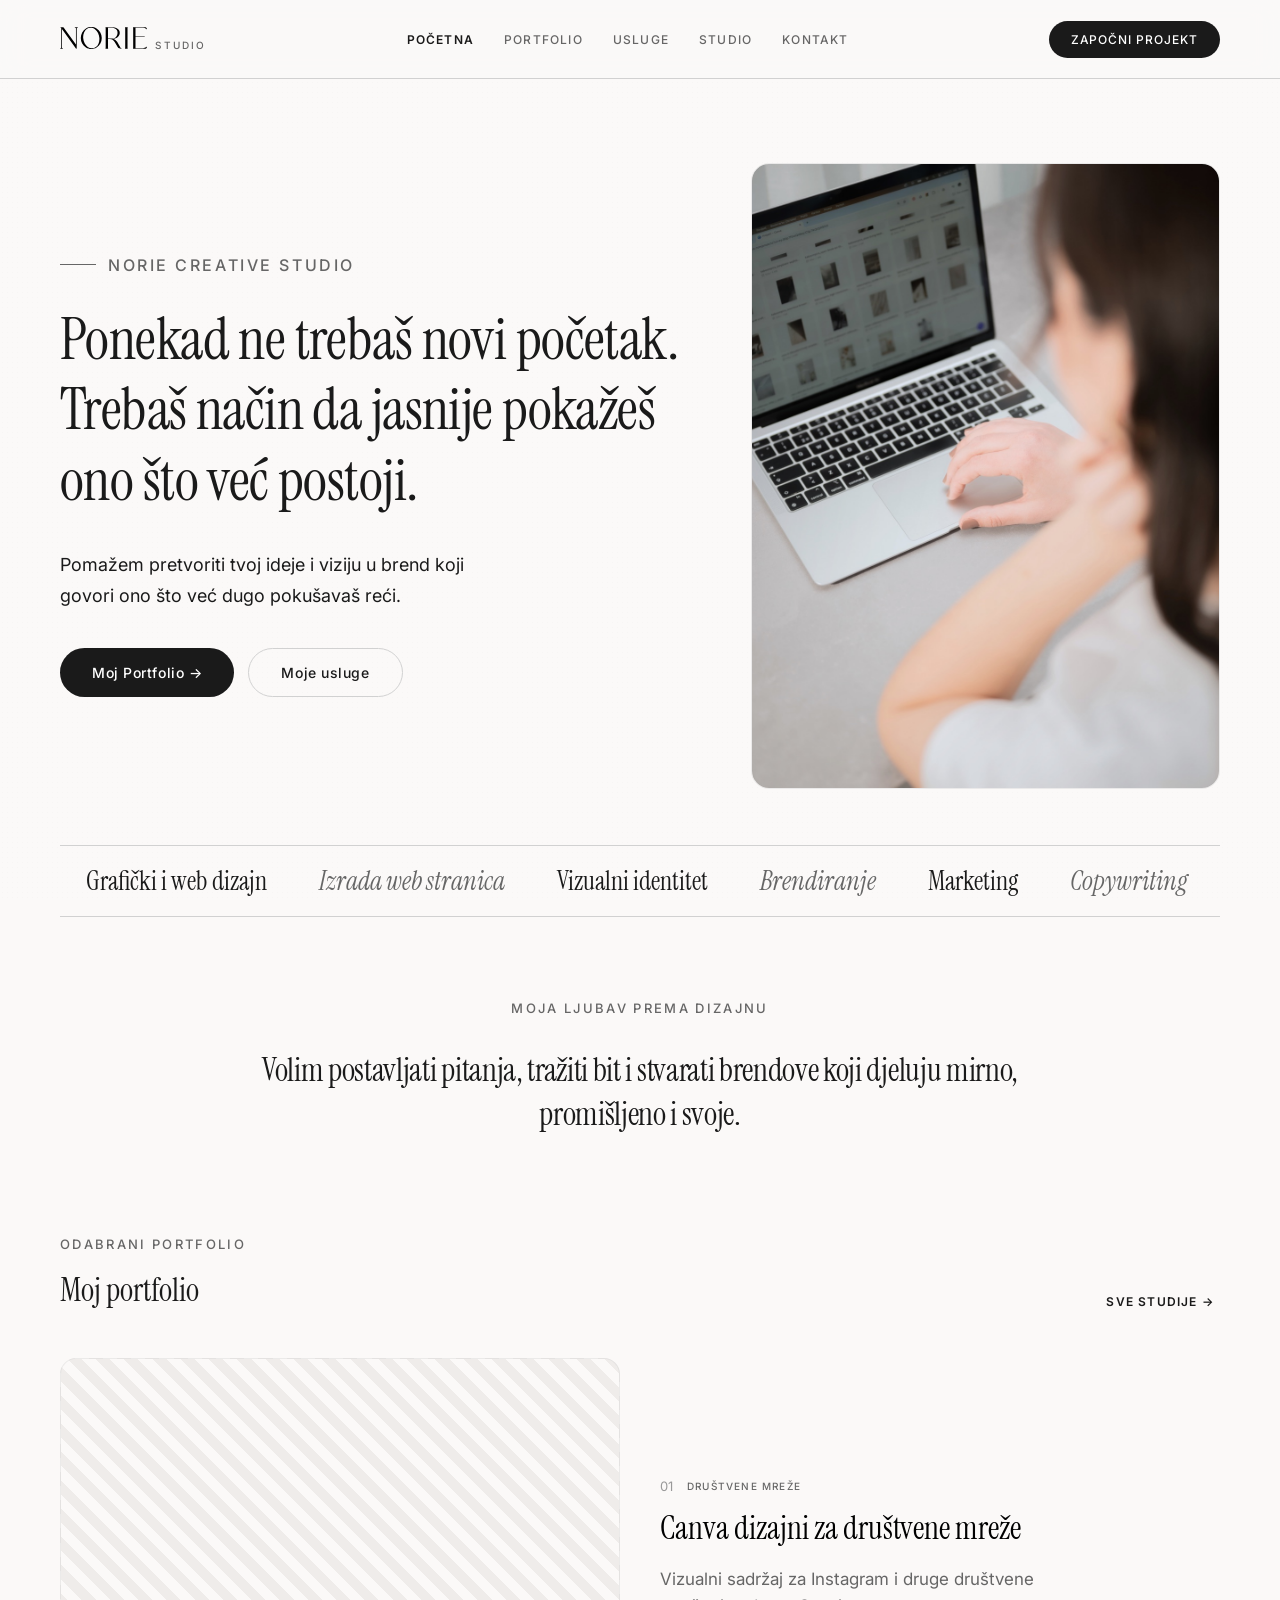
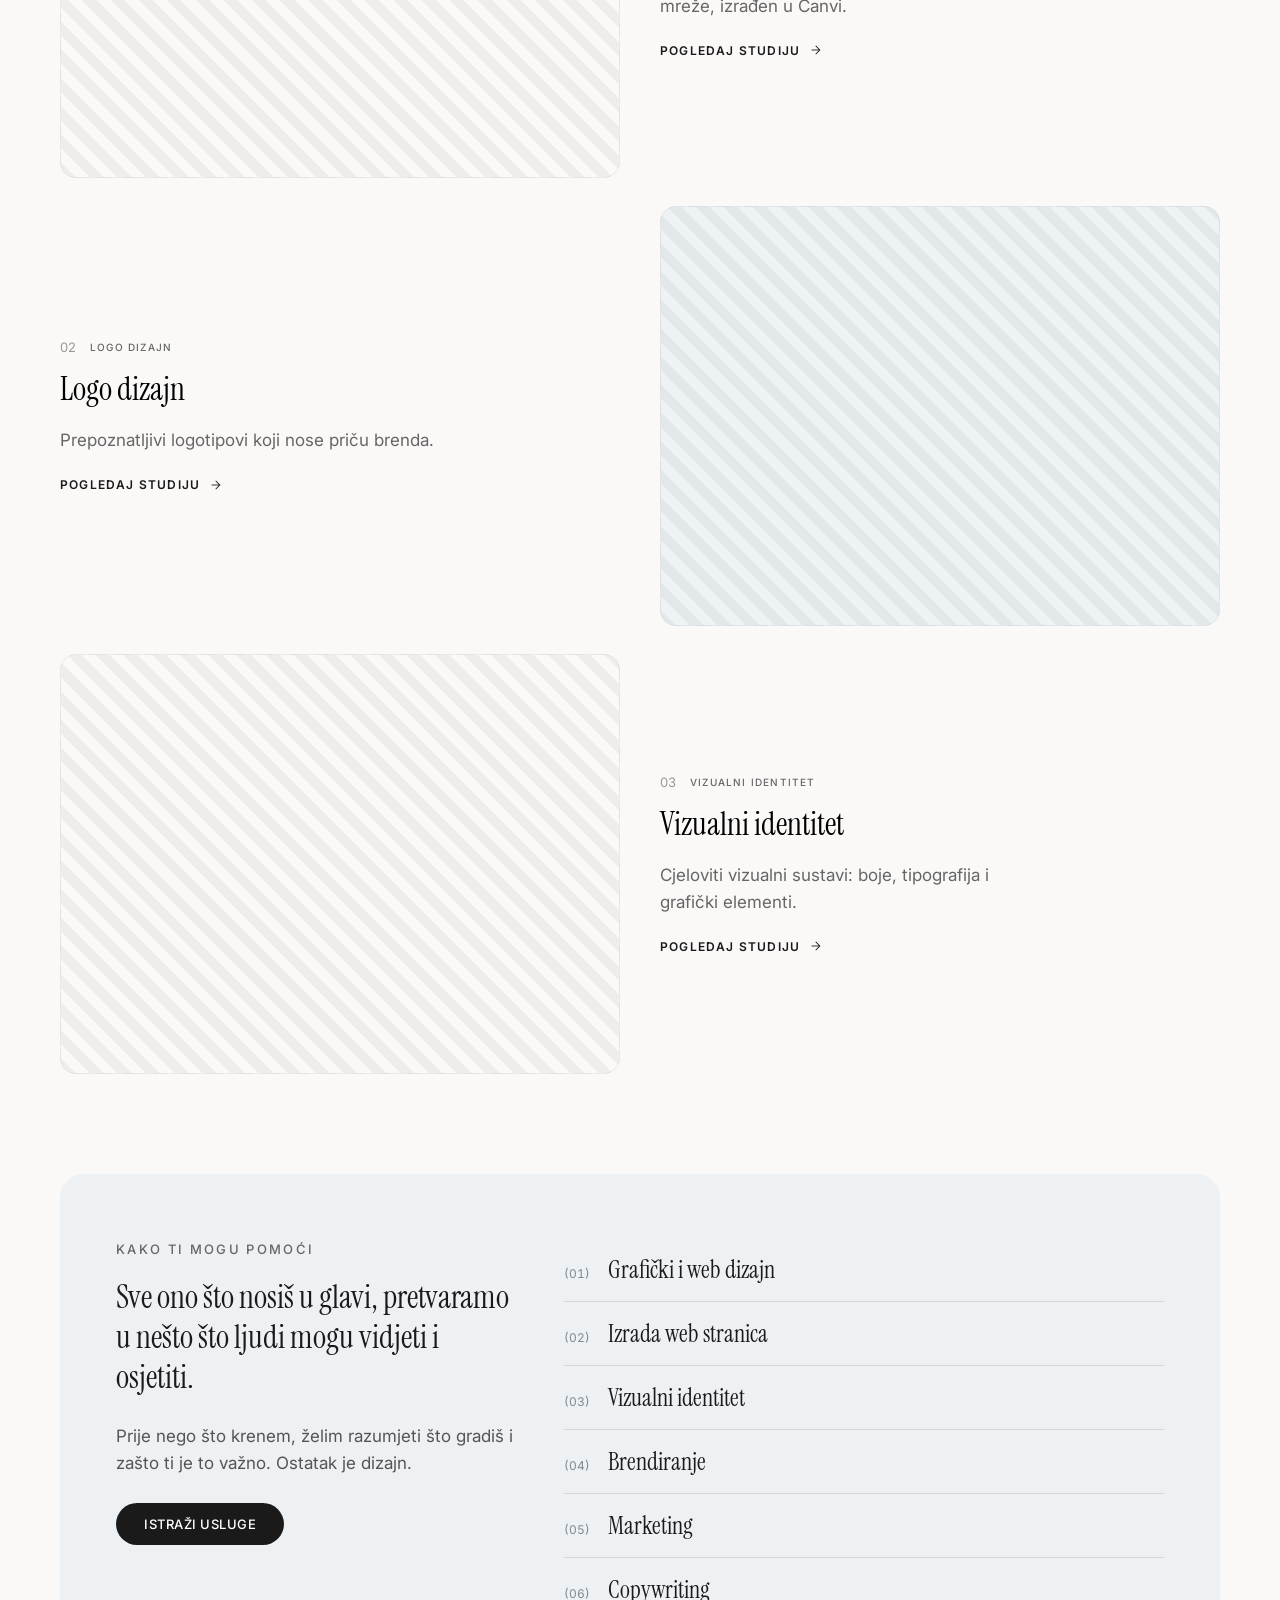
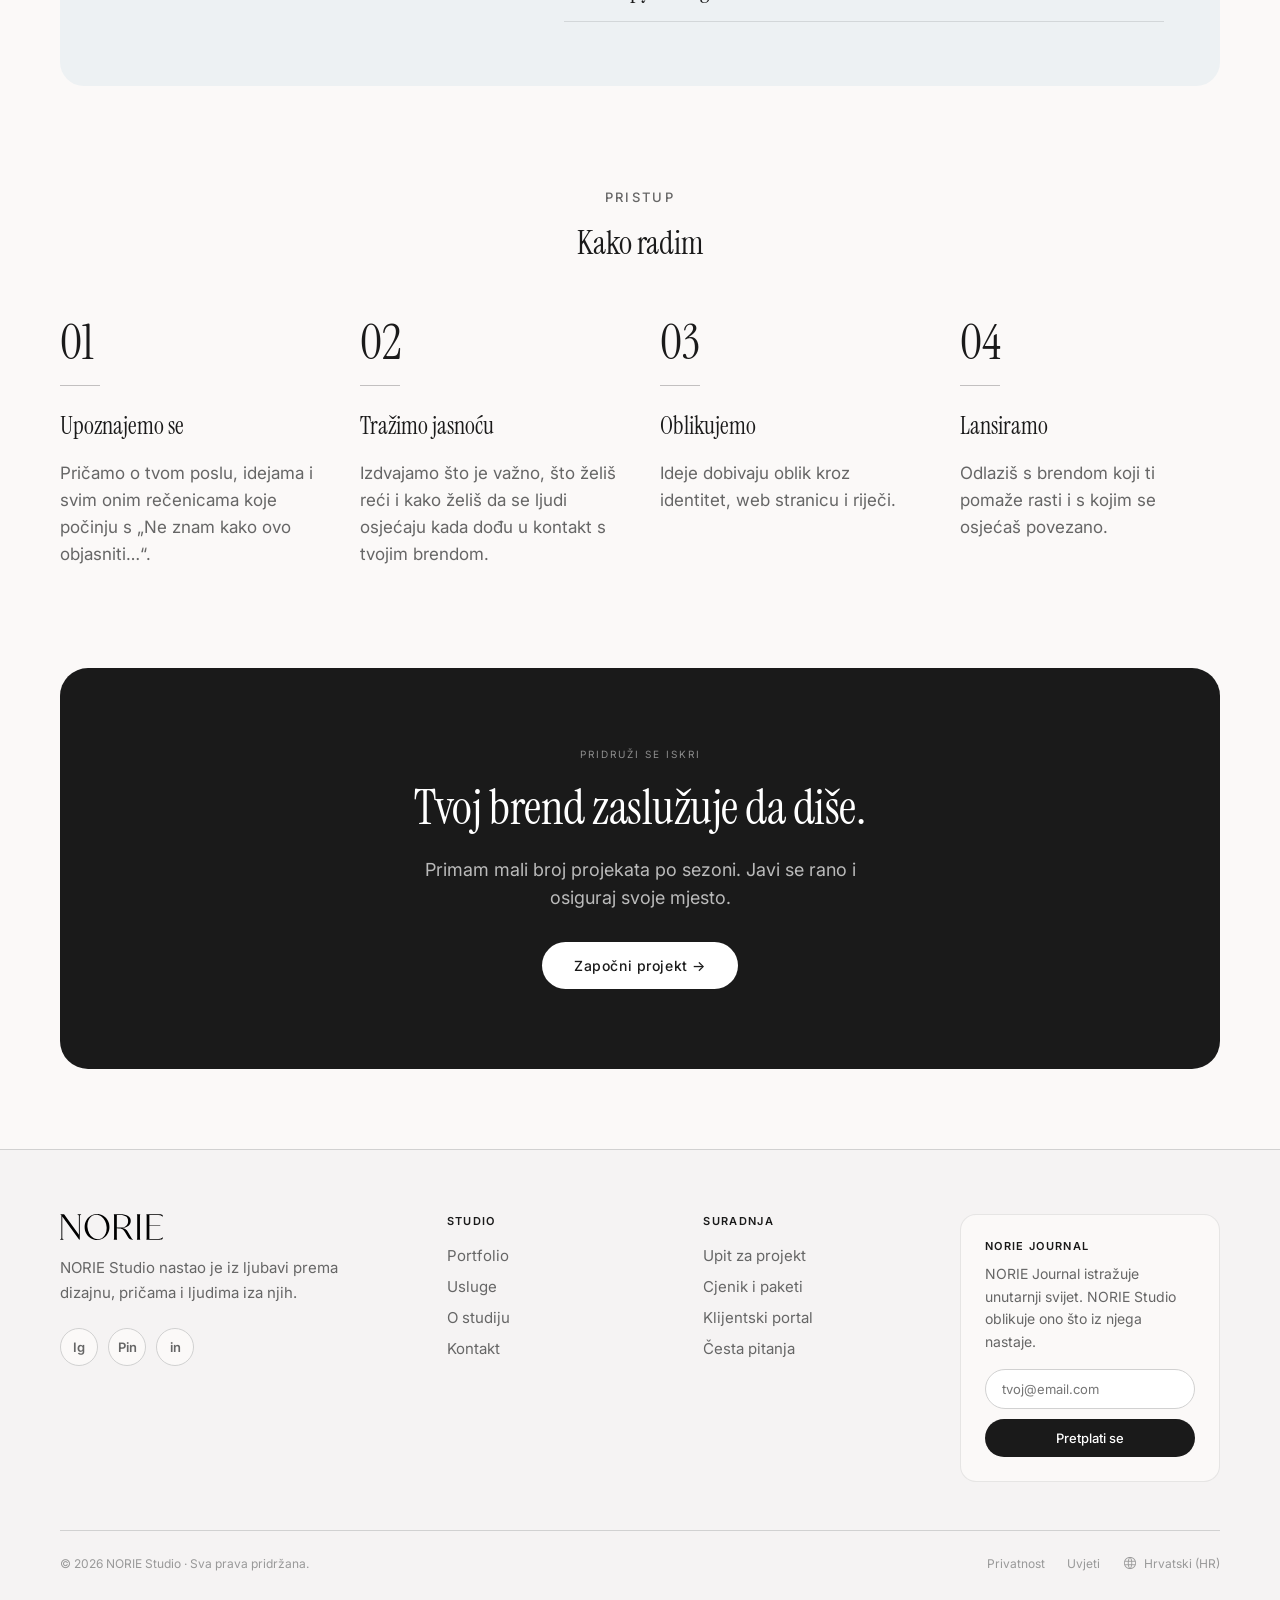
==== commit d313331c: "Replace photos with high-res versions (1400px, JPEG 82%)" ====
--- a/index.html
+++ b/index.html
@@ -52,7 +52,7 @@
       </div>
     </div>
     <div class="hero-art">
-      <img src="assets/img/hero-photo.jpg" alt="Josipa, osnivačica NORIE Studija" class="hero-art-photo">
+      <img src="assets/img/hero-photo-new.jpg" alt="Josipa, osnivačica NORIE Studija" class="hero-art-photo">
     </div>
   </div>
 
@@ -128,7 +128,7 @@
     <h1>Dizajn s namjerom, izrađen u tišini.</h1>
   </div>
   <div class="studio-grid reveal">
-    <div class="studio-img"><img src="assets/img/studio-portrait.jpg" alt="Josipa, osnivačica NORIE Studija"></div>
+    <div class="studio-img"><img src="assets/img/studio-portrait-new.jpg" alt="Josipa, osnivačica NORIE Studija"></div>
     <div class="studio-copy" id="studio-bio">
       <p>Bavim se dizajnom godinama. Oduvijek sam voljela stvarati — web stranice, vizualne identitete, lijepe i promišljene digitalne prostore.</p>
       <p>Ali život rijetko ide ravnom linijom. Postala sam majka, prošla kroz velike promjene, krenula ispočetka više puta nego što sam mislila da ću morati. Možda upravo zato danas ne gledam na dizajn kao na ukrašavanje — gledam ga kao način da ljudima pomogne da jasnije vide sebe i ono što grade.</p>
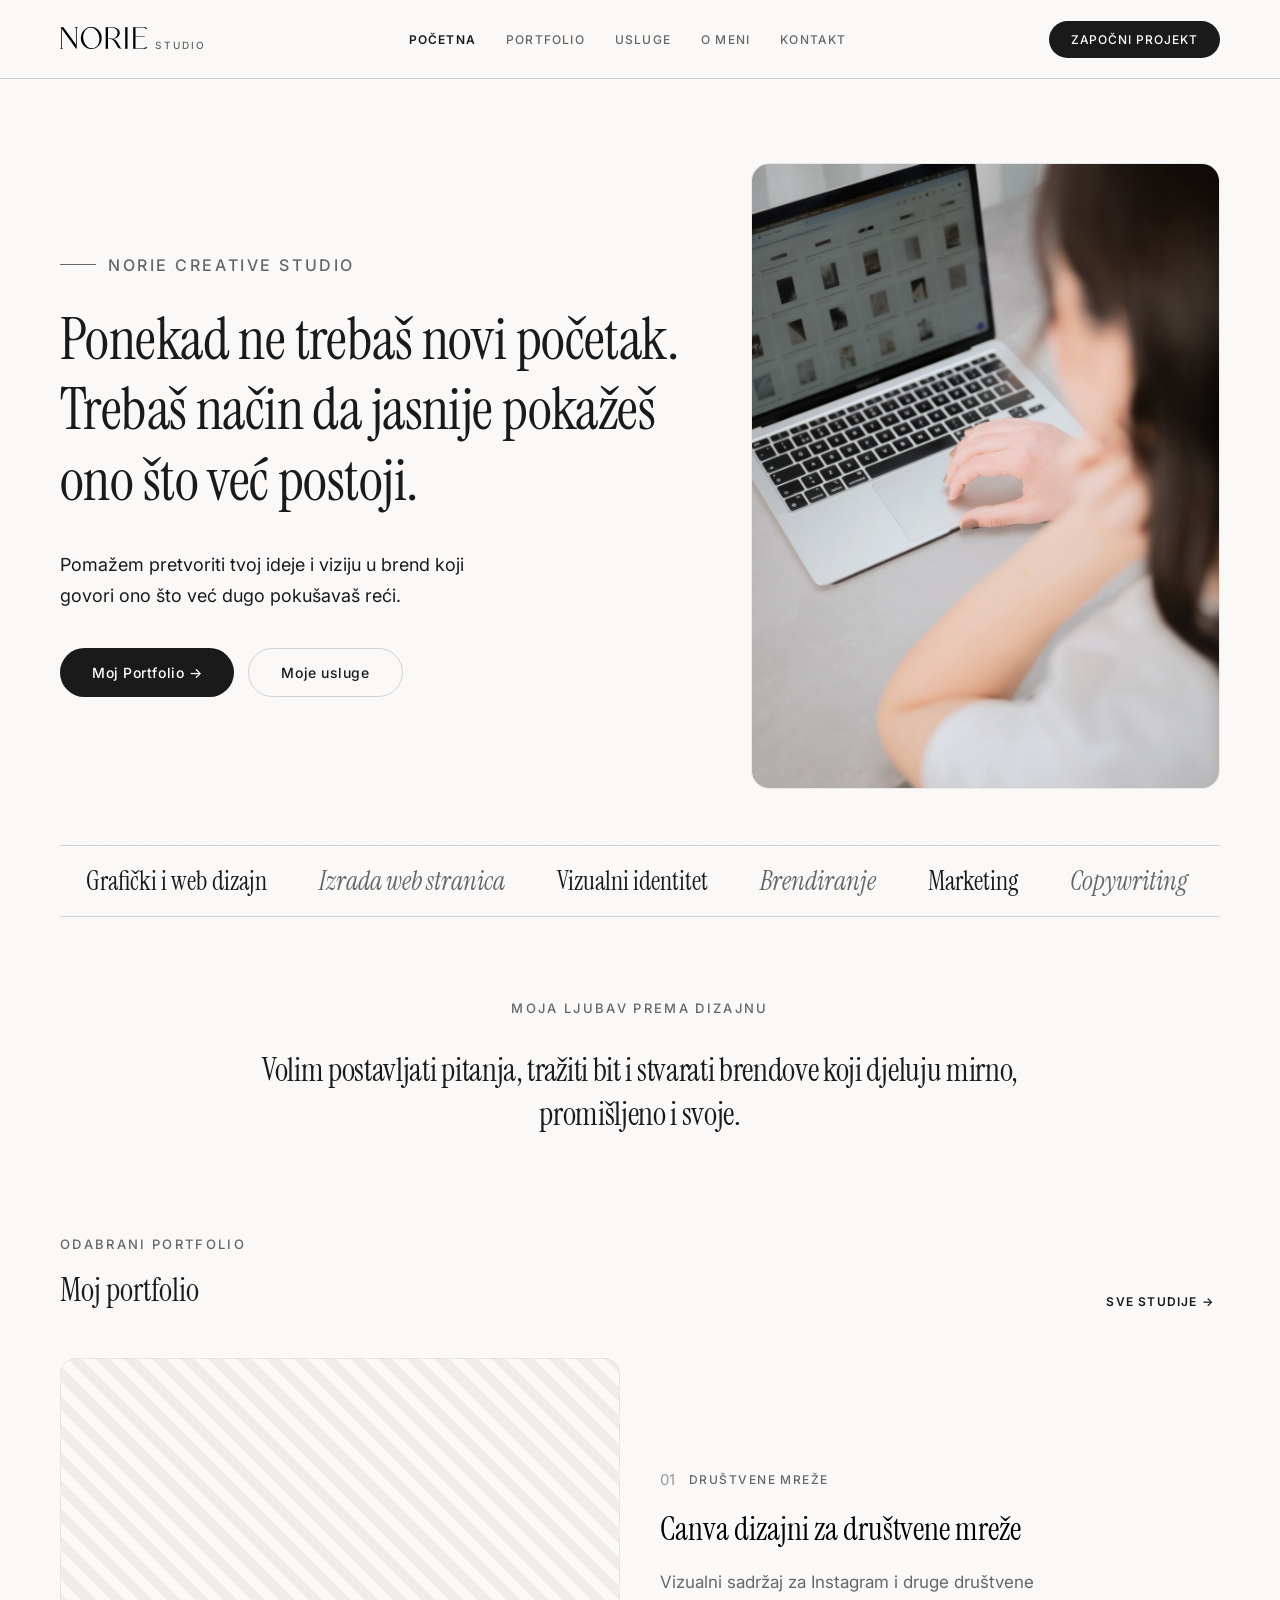
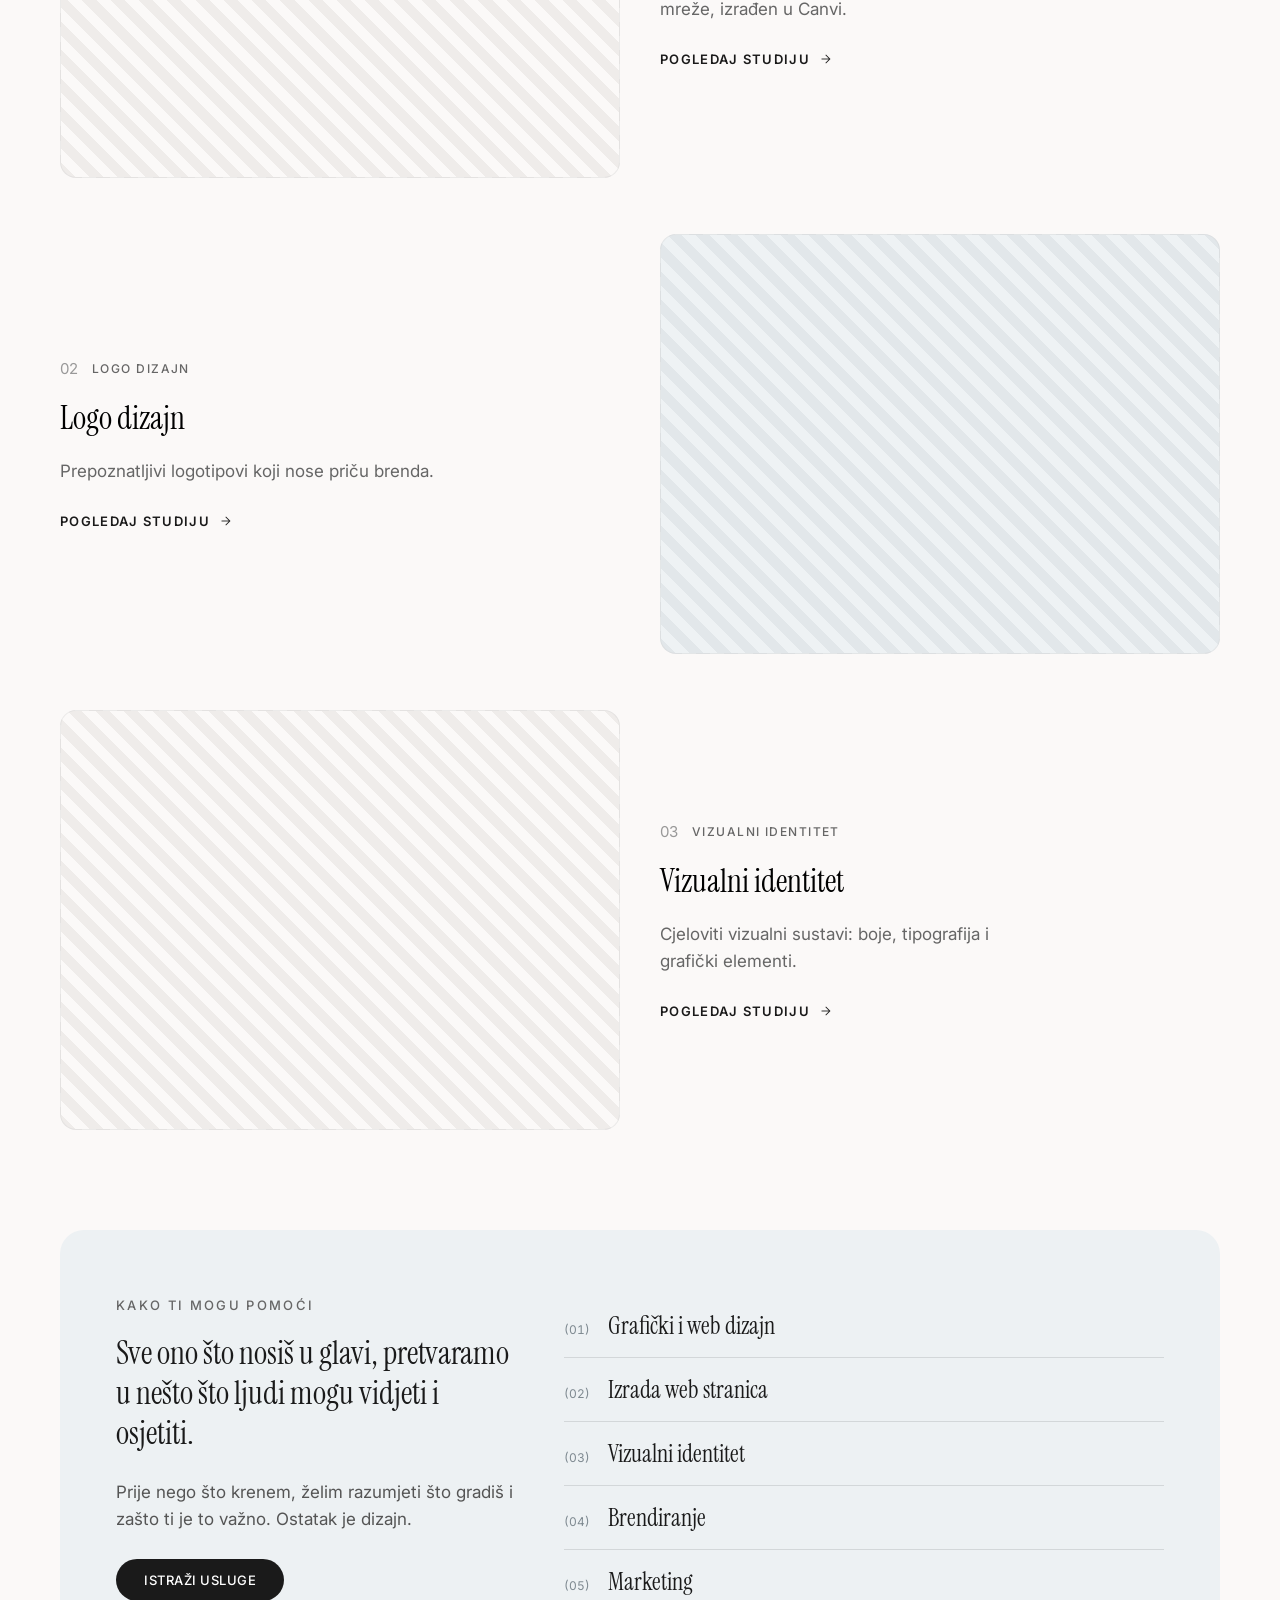
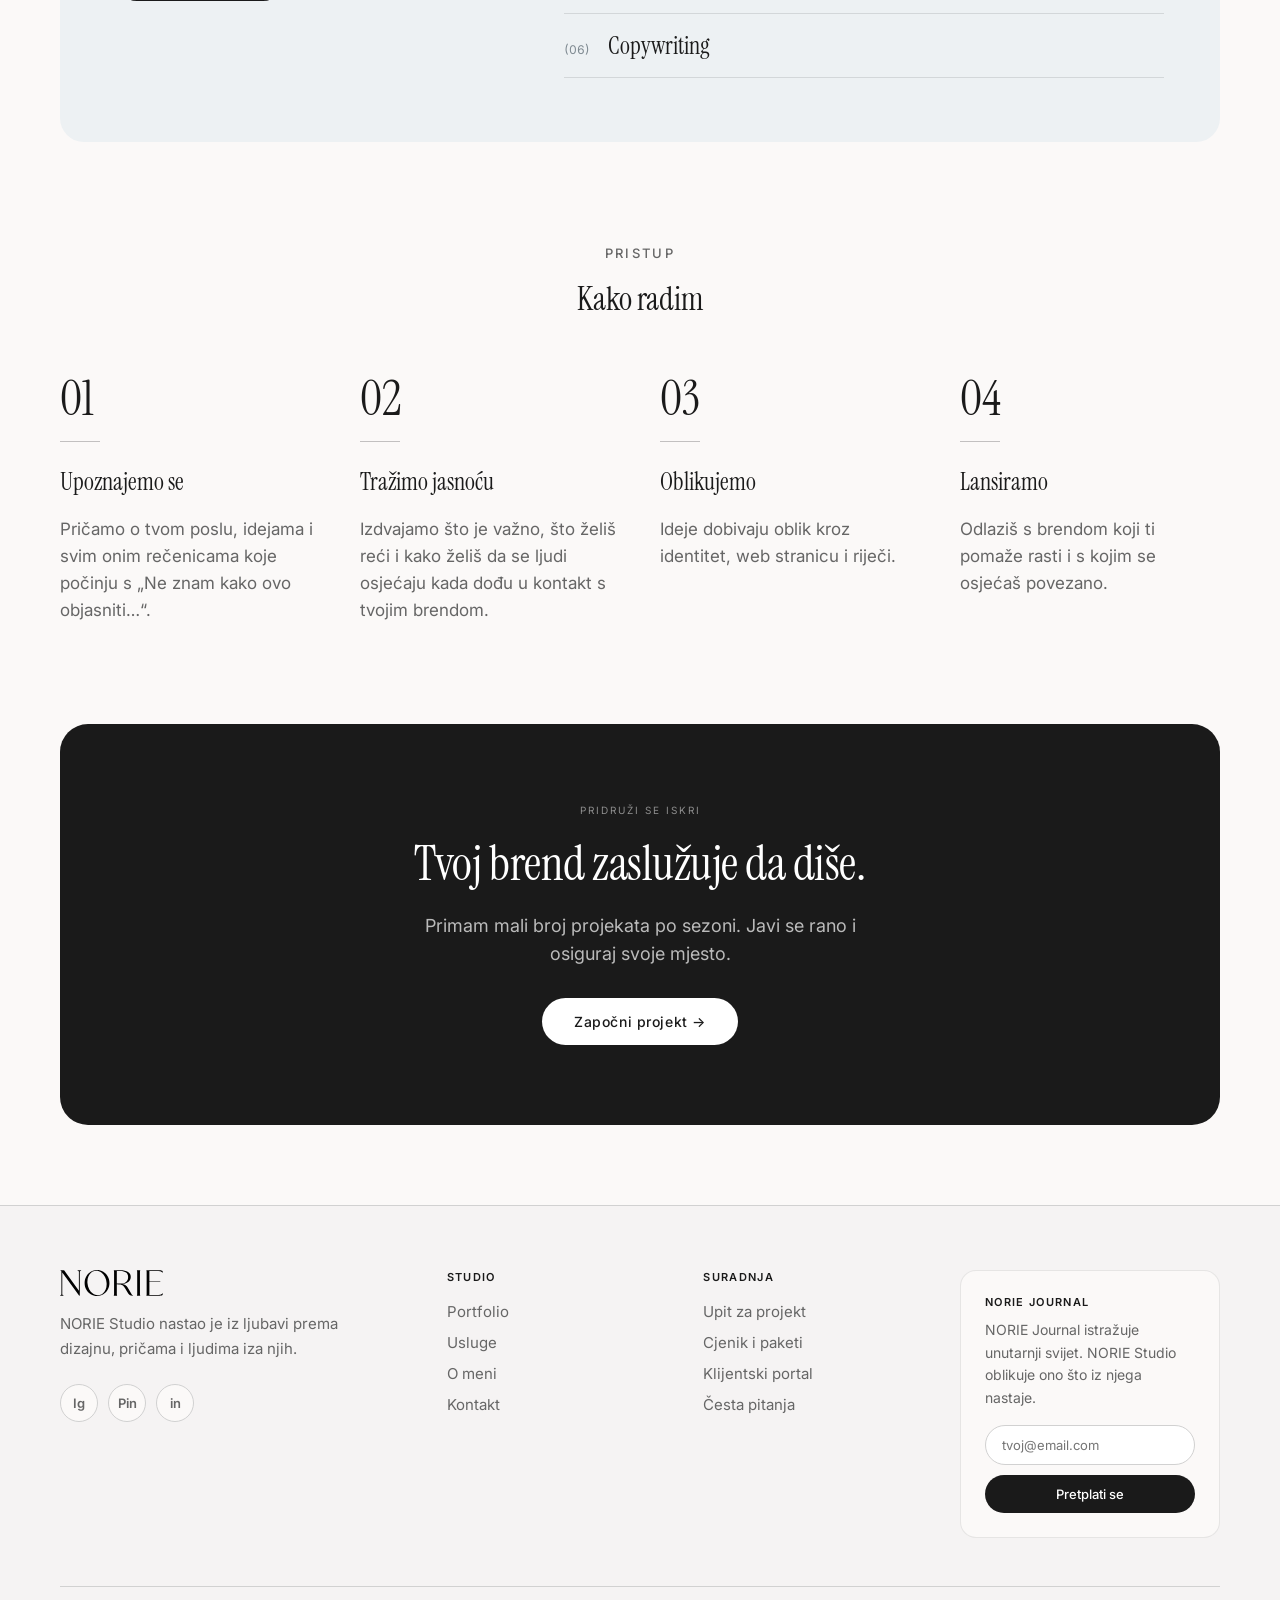
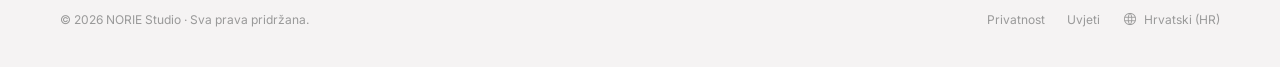
==== commit 0f968c3d: "Work row spacing fix, iPad photo in studio, nav Studio→O meni - work-list gap 28→56px, meta/h3/desc " ====
--- a/index.html
+++ b/index.html
@@ -29,7 +29,7 @@
       <button class="nav-link" data-go="home">Početna</button>
       <button class="nav-link" data-go="work">Portfolio</button>
       <button class="nav-link" data-go="services">Usluge</button>
-      <button class="nav-link" data-go="studio">Studio</button>
+      <button class="nav-link" data-go="studio">O meni</button>
       <button class="nav-link" data-go="contact">Kontakt</button>
     </nav>
     <button class="btn-cta-nav" data-go="contact">Započni projekt</button>
@@ -128,7 +128,7 @@
     <h1>Dizajn s namjerom, izrađen u tišini.</h1>
   </div>
   <div class="studio-grid reveal">
-    <div class="studio-img"><img src="assets/img/studio-portrait-new.jpg" alt="Josipa, osnivačica NORIE Studija"></div>
+    <div class="studio-img"><img src="assets/img/studio-tablet-new.jpg" alt="Josipa, osnivačica NORIE Studija"></div>
     <div class="studio-copy" id="studio-bio">
       <p>Bavim se dizajnom godinama. Oduvijek sam voljela stvarati — web stranice, vizualne identitete, lijepe i promišljene digitalne prostore.</p>
       <p>Ali život rijetko ide ravnom linijom. Postala sam majka, prošla kroz velike promjene, krenula ispočetka više puta nego što sam mislila da ću morati. Možda upravo zato danas ne gledam na dizajn kao na ukrašavanje — gledam ga kao način da ljudima pomogne da jasnije vide sebe i ono što grade.</p>
@@ -202,7 +202,7 @@
         <div class="footer-links">
           <button class="footer-link" data-go="work">Portfolio</button>
           <button class="footer-link" data-go="services">Usluge</button>
-          <button class="footer-link" data-go="studio">O studiju</button>
+          <button class="footer-link" data-go="studio">O meni</button>
           <button class="footer-link" data-go="contact">Kontakt</button>
         </div>
       </div>
--- a/css/style.css
+++ b/css/style.css
@@ -88,19 +88,19 @@
 .manifesto p{font-family:'Instrument Serif',serif;font-weight:300;font-size:32px;line-height:1.4;margin:30px 0 0;letter-spacing:-.01em;}
 
 /* ===== featured work ===== */
-.work-list{display:flex;flex-direction:column;gap:28px;margin-bottom:100px;}
+.work-list{display:flex;flex-direction:column;gap:56px;margin-bottom:100px;}
 .work-row{text-align:left;background:none;border:none;cursor:pointer;padding:0;display:grid;grid-template-columns:1fr 1fr;gap:40px;align-items:center;width:100%;}
 .work-row .thumb{aspect-ratio:4/3;border-radius:16px;overflow:hidden;border:1px solid rgba(209,209,209,0.4);transition:border-color .2s;}
 .work-row:hover .thumb{border-color:#1A1A1A;}
 .work-row.flip .thumb{order:2;}
 .work-row.flip .info{order:1;}
-.work-meta{display:flex;align-items:center;gap:14px;margin-bottom:14px;}
-.work-meta .num{font-size:13px;color:#999;}
-.work-meta .cat{font-size:10px;font-weight:500;letter-spacing:.12em;text-transform:uppercase;color:#666;}
-.work-meta .year{font-size:11px;color:#bbb;}
-.work-row h3{font-family:'Instrument Serif',serif;font-weight:400;font-size:32px;line-height:40px;margin:0 0 18px;text-align:left;}
-.work-row .desc{font-size:17px;line-height:27px;color:#666;margin:0 0 22px;max-width:380px;text-align:left;}
-.work-row .cta{font-size:12px;font-weight:600;letter-spacing:.1em;text-transform:uppercase;color:#1A1A1A;display:inline-flex;align-items:center;gap:8px;}
+.work-meta{display:flex;align-items:center;gap:14px;margin-bottom:20px;}
+.work-meta .num{font-size:15px;color:#999;}
+.work-meta .cat{font-size:12px;font-weight:500;letter-spacing:.12em;text-transform:uppercase;color:#666;}
+.work-meta .year{font-size:12px;color:#bbb;}
+.work-row h3{font-family:'Instrument Serif',serif;font-weight:400;font-size:32px;line-height:40px;margin:0 0 20px;text-align:left;}
+.work-row .desc{font-size:17px;line-height:27px;color:#666;margin:0 0 28px;max-width:380px;text-align:left;}
+.work-row .cta{font-size:13px;font-weight:600;letter-spacing:.1em;text-transform:uppercase;color:#1A1A1A;display:inline-flex;align-items:center;gap:8px;}
 
 /* ===== services band (home) ===== */
 .services-band{background:#EDF1F3;border-radius:24px;padding:64px 56px;margin-bottom:100px;}
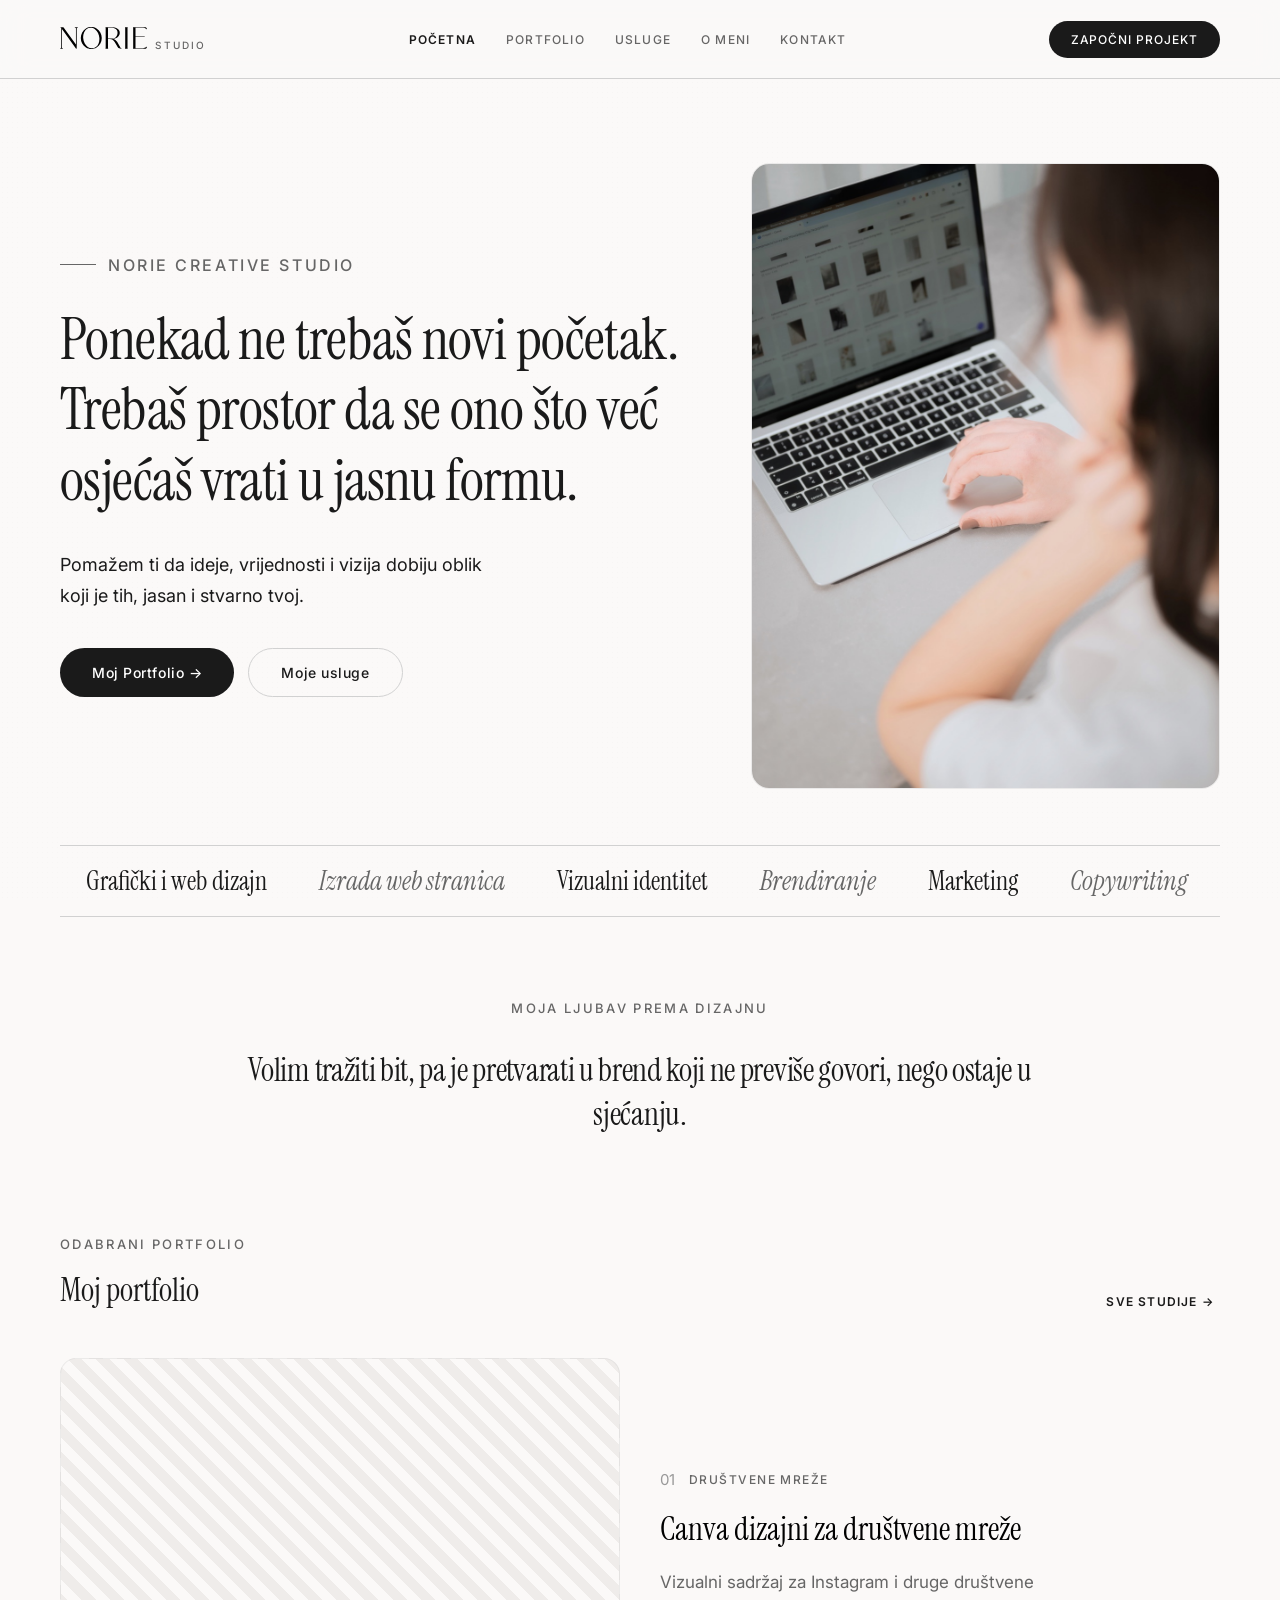
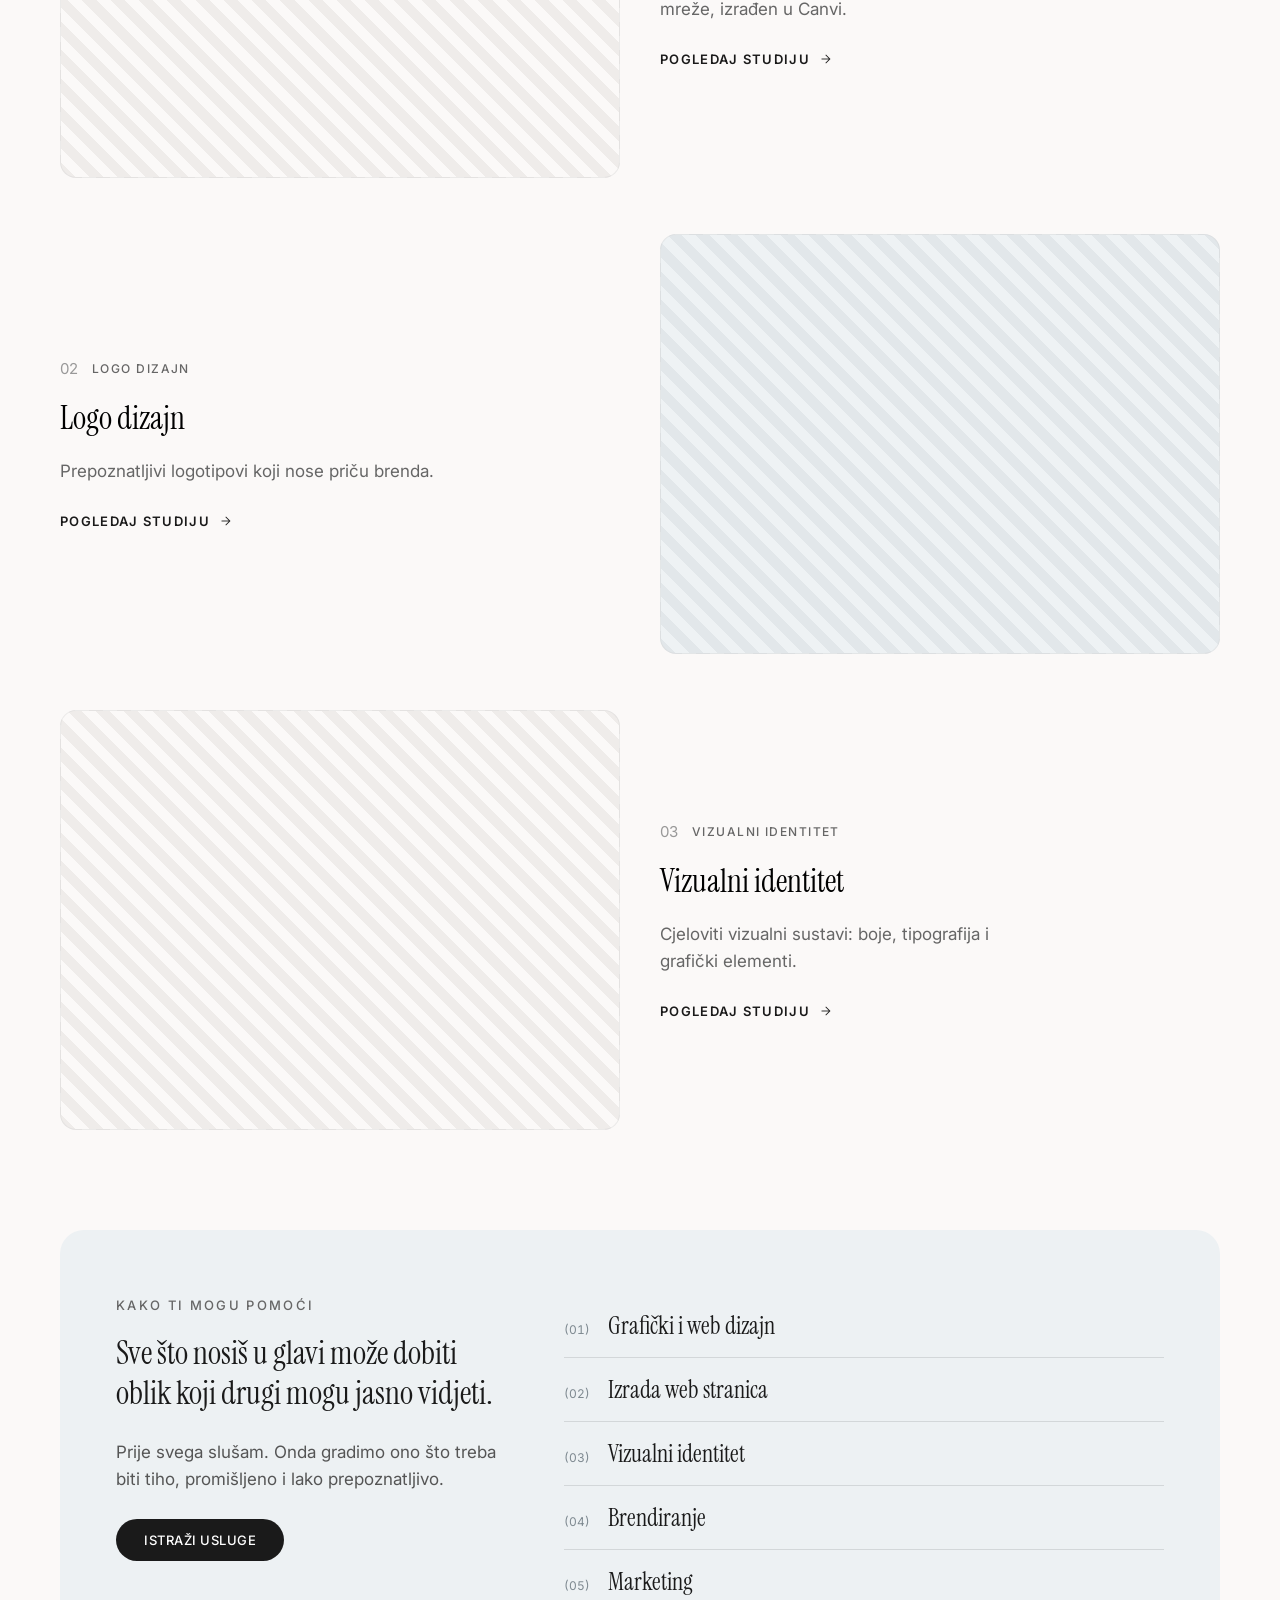
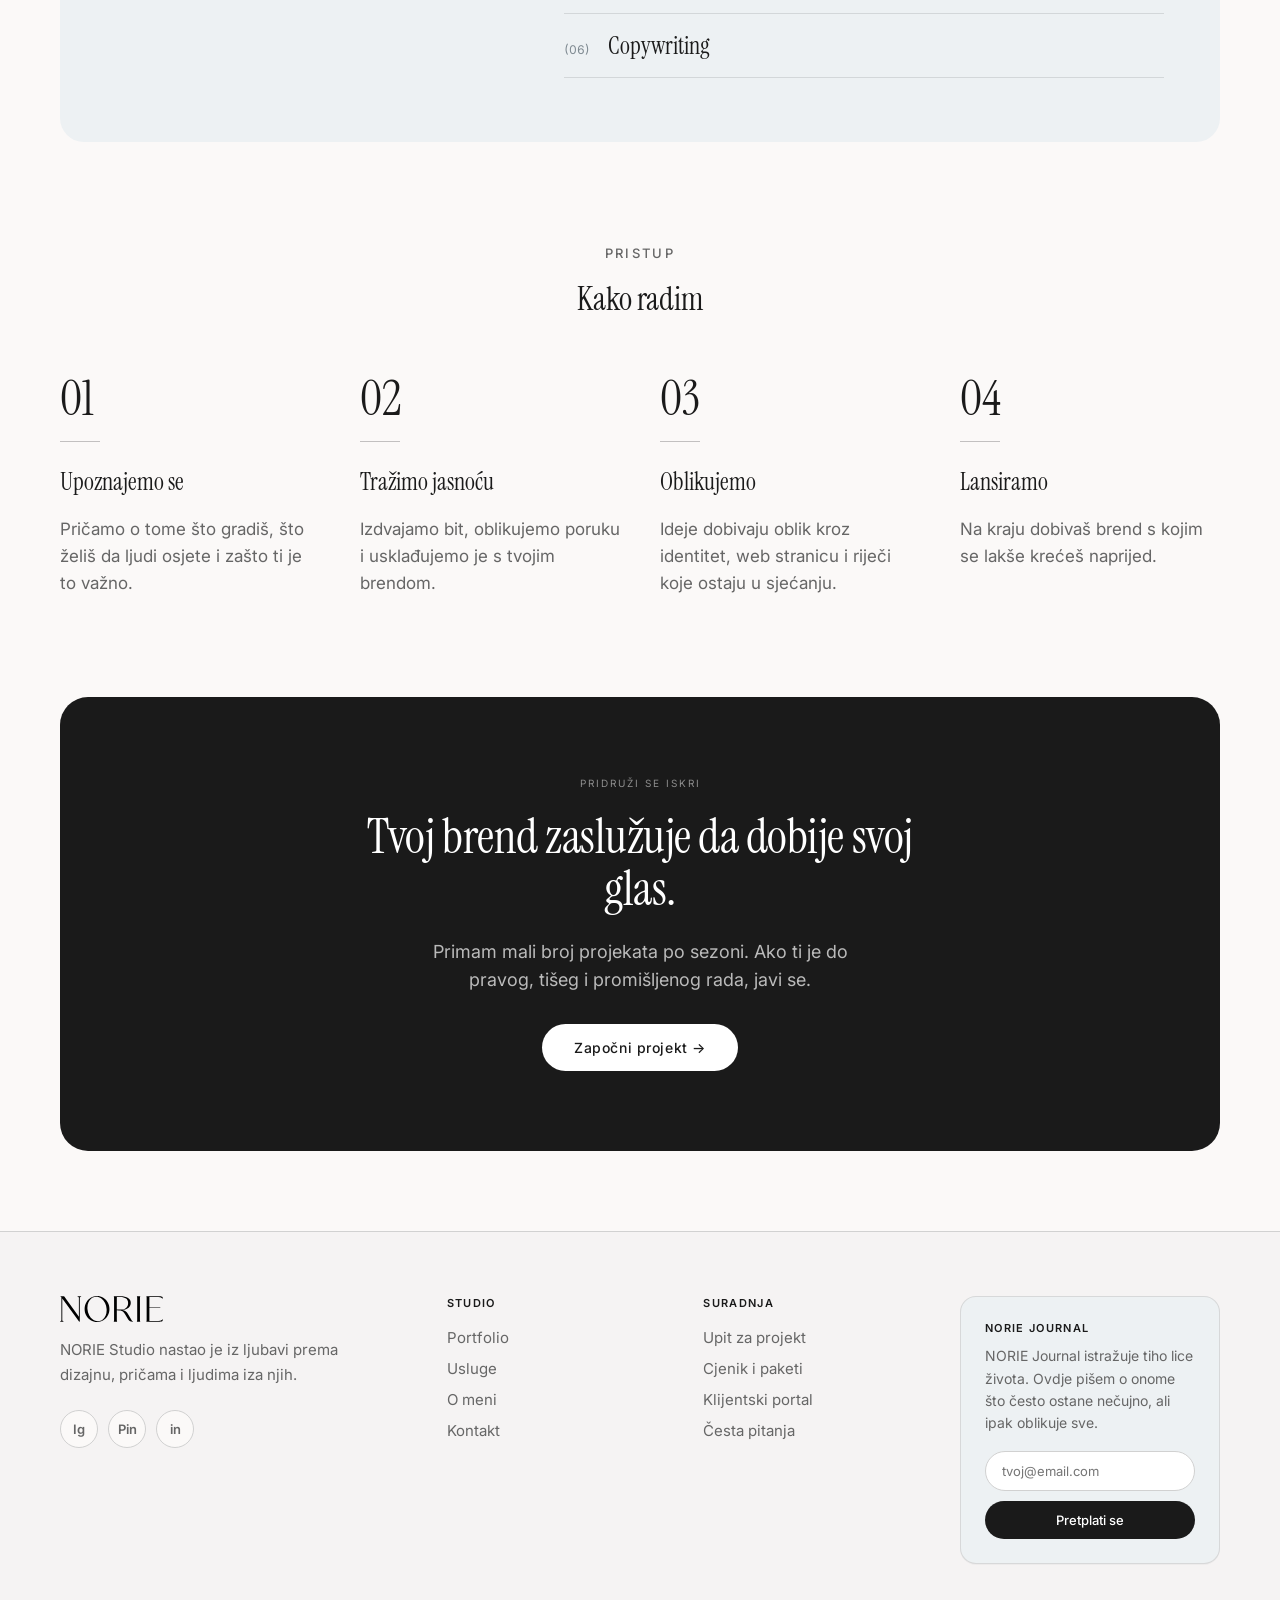
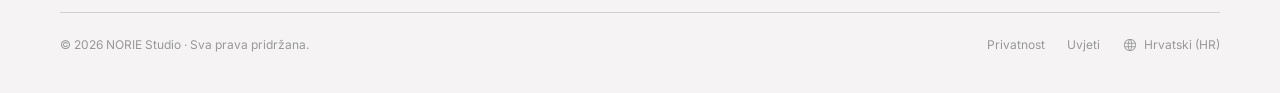
==== commit 66ae8a5c: "Add color palette portfolio piece, fix newsletter footer layout on mobile - New project entry: moodb" ====
--- a/index.html
+++ b/index.html
@@ -10,7 +10,7 @@
 <link rel="preconnect" href="https://fonts.gstatic.com" crossorigin>
 <link href="https://fonts.googleapis.com/css2?family=Instrument+Serif:ital@0;1&family=Inter:wght@400;500;600&display=swap" rel="stylesheet">
 <link rel="stylesheet" href="https://fonts.googleapis.com/css2?family=Material+Symbols+Outlined:opsz,wght,FILL,GRAD@20,300,0,0&display=swap">
-<link rel="stylesheet" href="css/style.css">
+<link rel="stylesheet" href="css/style.css?v=20260701">
 </head>
 <body>
 
--- a/css/style.css
+++ b/css/style.css
@@ -11,8 +11,6 @@
 .ms{font-family:'Material Symbols Outlined';font-variation-settings:'FILL' 0,'wght' 300;font-feature-settings:'liga';-webkit-font-feature-settings:'liga';-webkit-font-smoothing:antialiased;line-height:1;white-space:nowrap;}
 .plc{background-image:repeating-linear-gradient(45deg,#EFECEA,#EFECEA 10px,#FBF9F8 10px,#FBF9F8 20px);}
 .plc-b{background-image:repeating-linear-gradient(45deg,#e2e7ea,#e2e7ea 10px,#eef2f4 10px,#eef2f4 20px);}
-
-.serif{font-family:'Instrument Serif',serif;font-weight:400;}
 
 /* ===== smooth motion ===== */
 .reveal{opacity:0;transform:translateY(18px);transition:opacity .8s cubic-bezier(.16,1,.3,1),transform .8s cubic-bezier(.16,1,.3,1);}
@@ -215,12 +213,12 @@
 .footer-links{display:flex;flex-direction:column;gap:12px;align-items:flex-start;}
 .footer-link{background:none;border:none;cursor:pointer;font-size:15px;color:#666;padding:0;text-decoration:none;transition:color .2s;}
 .footer-link:hover{color:#1A1A1A;}
-.newsletter-box{background:#FBF9F8;border:1px solid rgba(209,209,209,0.5);border-radius:16px;padding:24px;min-width:220px;}
+.newsletter-box{background:#EDF1F3;border:1px solid rgba(209,209,209,0.75);border-radius:16px;padding:24px;min-width:220px;box-shadow:0 1px 0 rgba(26,26,26,0.03);}
 .newsletter-box p{font-size:14px;line-height:1.6;color:#666;margin:0 0 16px;}
 .newsletter-form{display:flex;flex-direction:column;gap:10px;}
-.newsletter-form input{background:#fff;border:1px solid #D1D1D1;border-radius:999px;padding:11px 16px;font-size:13px;transition:border-color .2s;}
+.newsletter-form input{background:#fff;border:1px solid #D1D1D1;border-radius:999px;padding:11px 16px;font-size:13px;transition:border-color .2s;width:100%;box-sizing:border-box;}
 .newsletter-form input:focus{border-color:#1A1A1A;}
-.newsletter-form button{background:#1A1A1A;color:#fff;border:none;cursor:pointer;border-radius:999px;padding:11px;font-size:13px;font-weight:500;transition:opacity .2s;}
+.newsletter-form button{background:#1A1A1A;color:#fff;border:none;cursor:pointer;border-radius:999px;padding:11px;font-size:13px;font-weight:500;transition:opacity .2s;width:100%;}
 .newsletter-form button:hover{opacity:.88}
 .footer-bottom{border-top:0.5px solid #D1D1D1;padding:24px 0 40px;display:flex;align-items:center;justify-content:space-between;gap:18px;flex-wrap:wrap;}
 .footer-bottom p{font-size:12px;color:#999;margin:0;}
@@ -242,7 +240,10 @@
   .services-band-grid{grid-template-columns:1fr;}
   .studio-grid{grid-template-columns:1fr;}
   .contact-grid{grid-template-columns:1fr;padding:48px 0;}
-  .footer-grid{grid-template-columns:1fr 1fr;}
+  .footer-grid{grid-template-columns:1fr;gap:28px 0;padding:48px 0 32px;}
+  .newsletter-box{grid-column:1 / -1;min-width:0;width:100%;padding:20px;}
+  .newsletter-form{display:flex;flex-direction:column;gap:8px;}
+  .newsletter-box p{margin:0 0 12px;}
   .page-head h1{font-size:42px;}
   .studio-head h1{font-size:42px;}
   .contact-grid h1{font-size:42px;}
